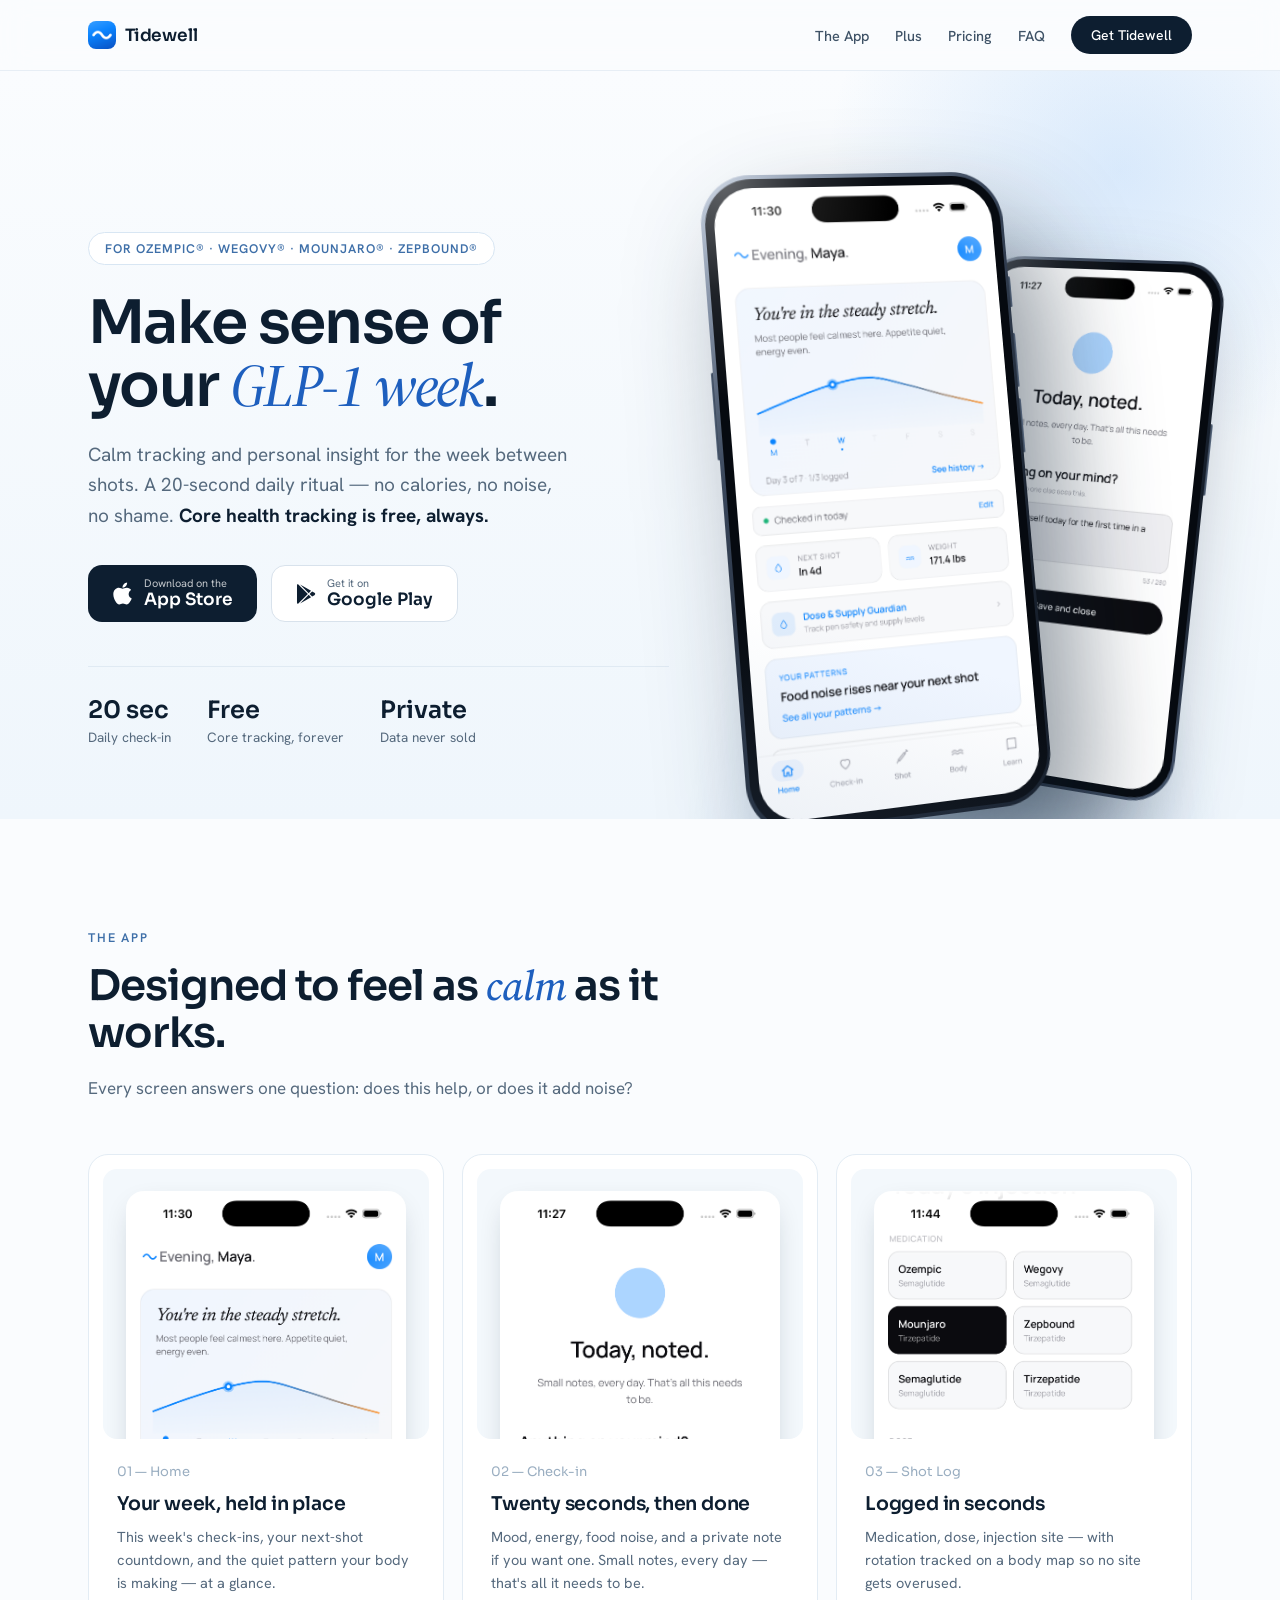
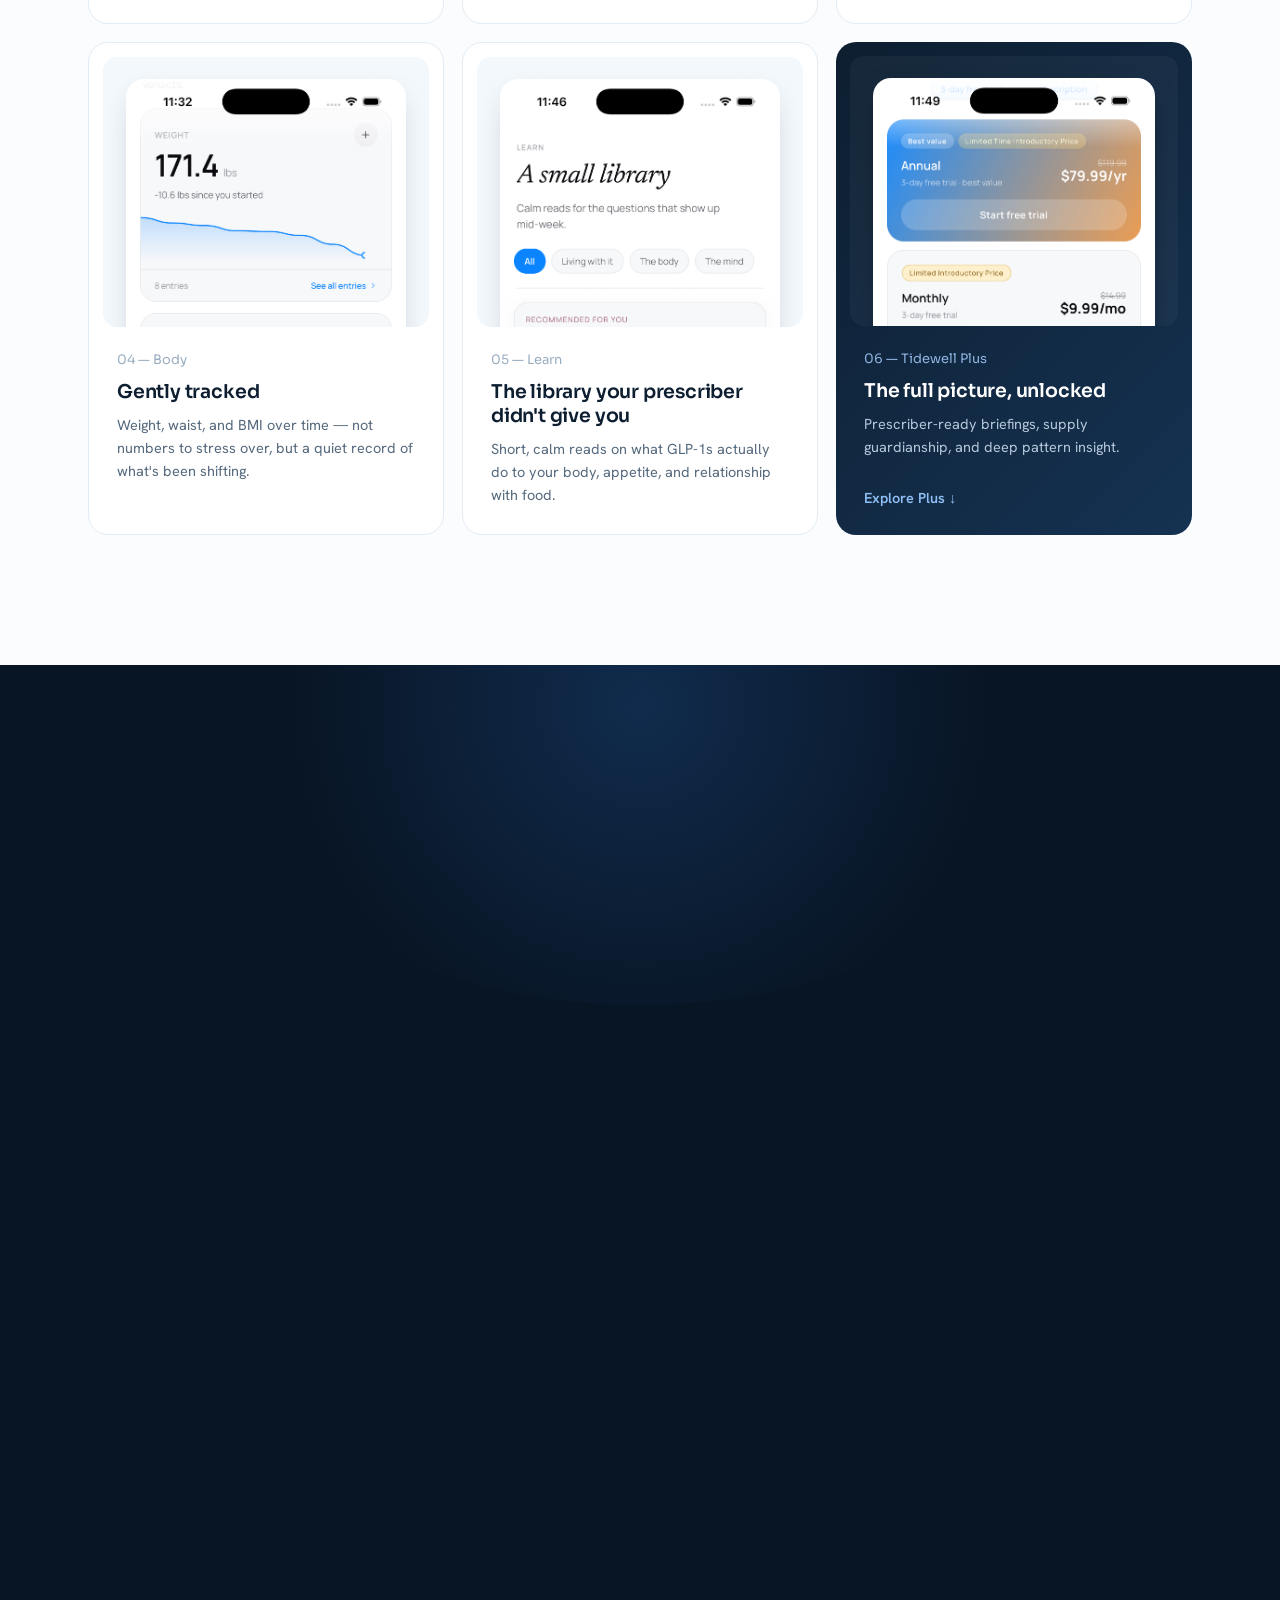
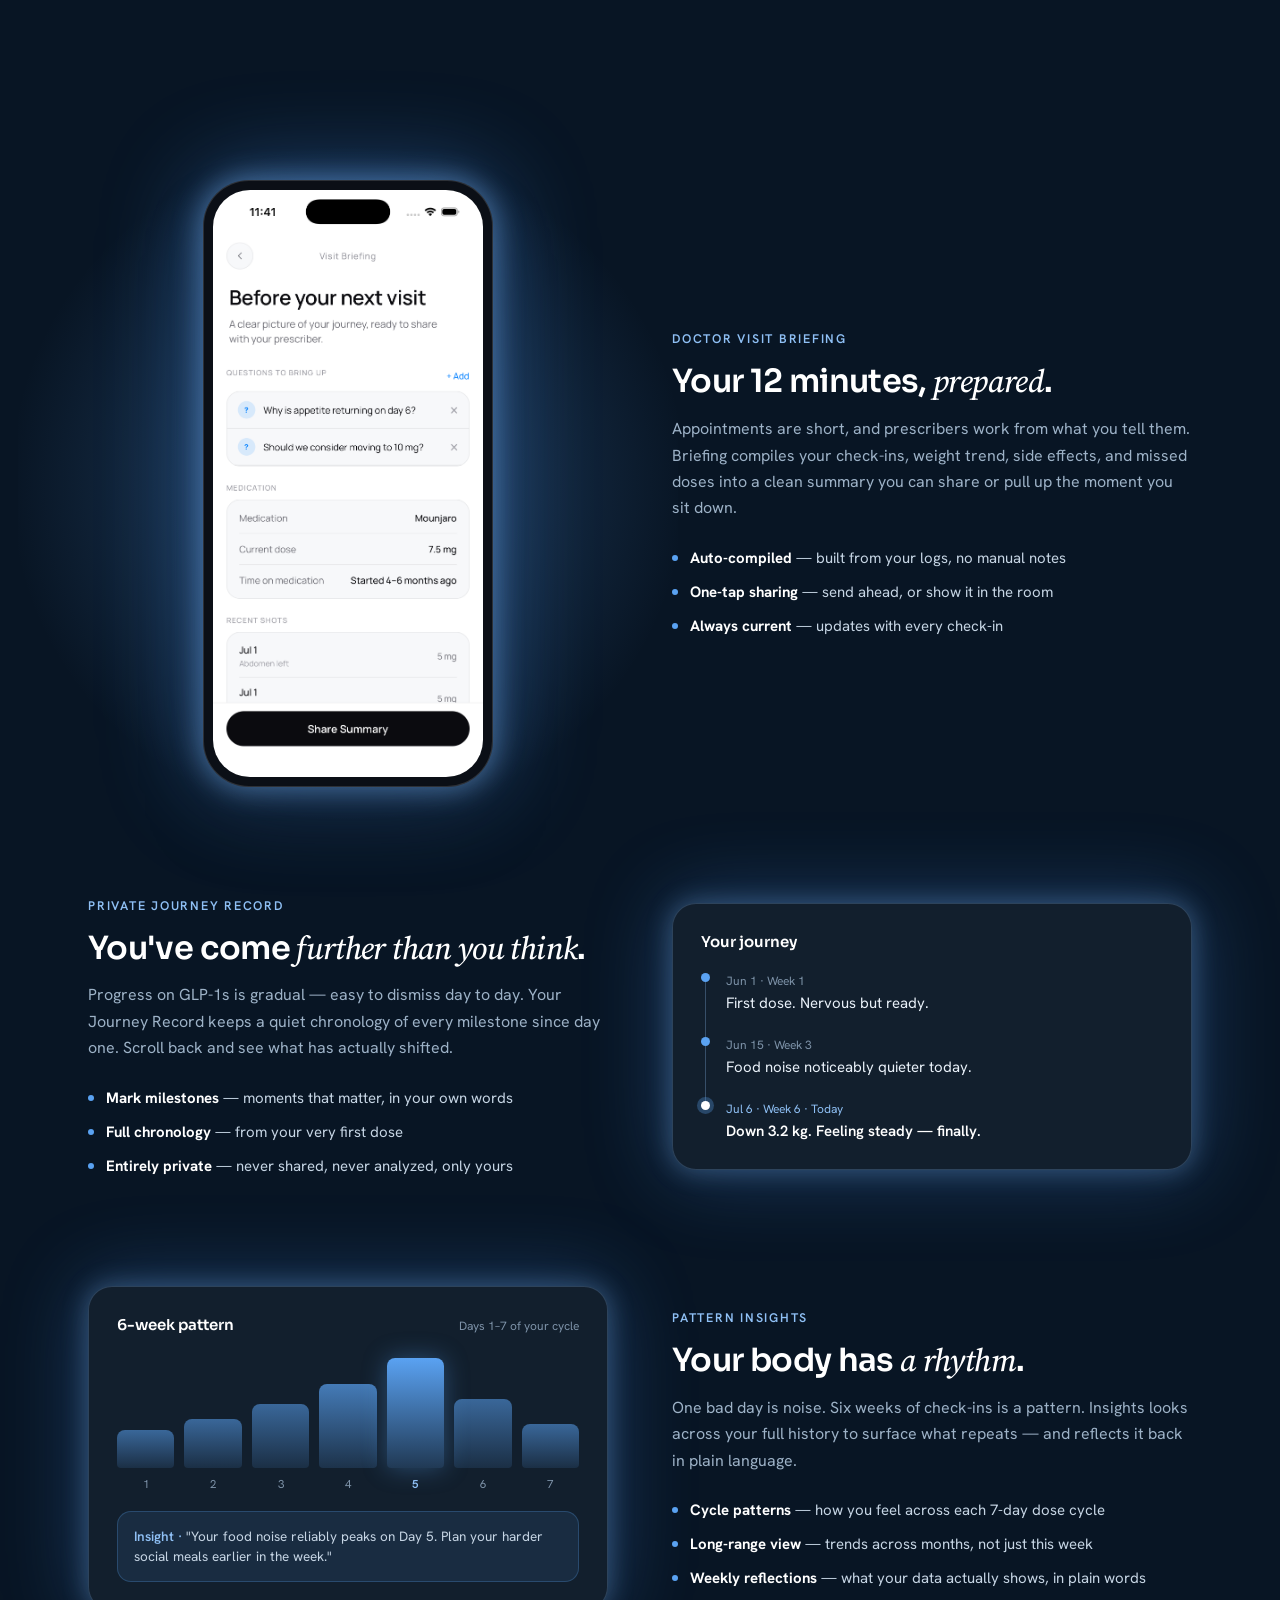
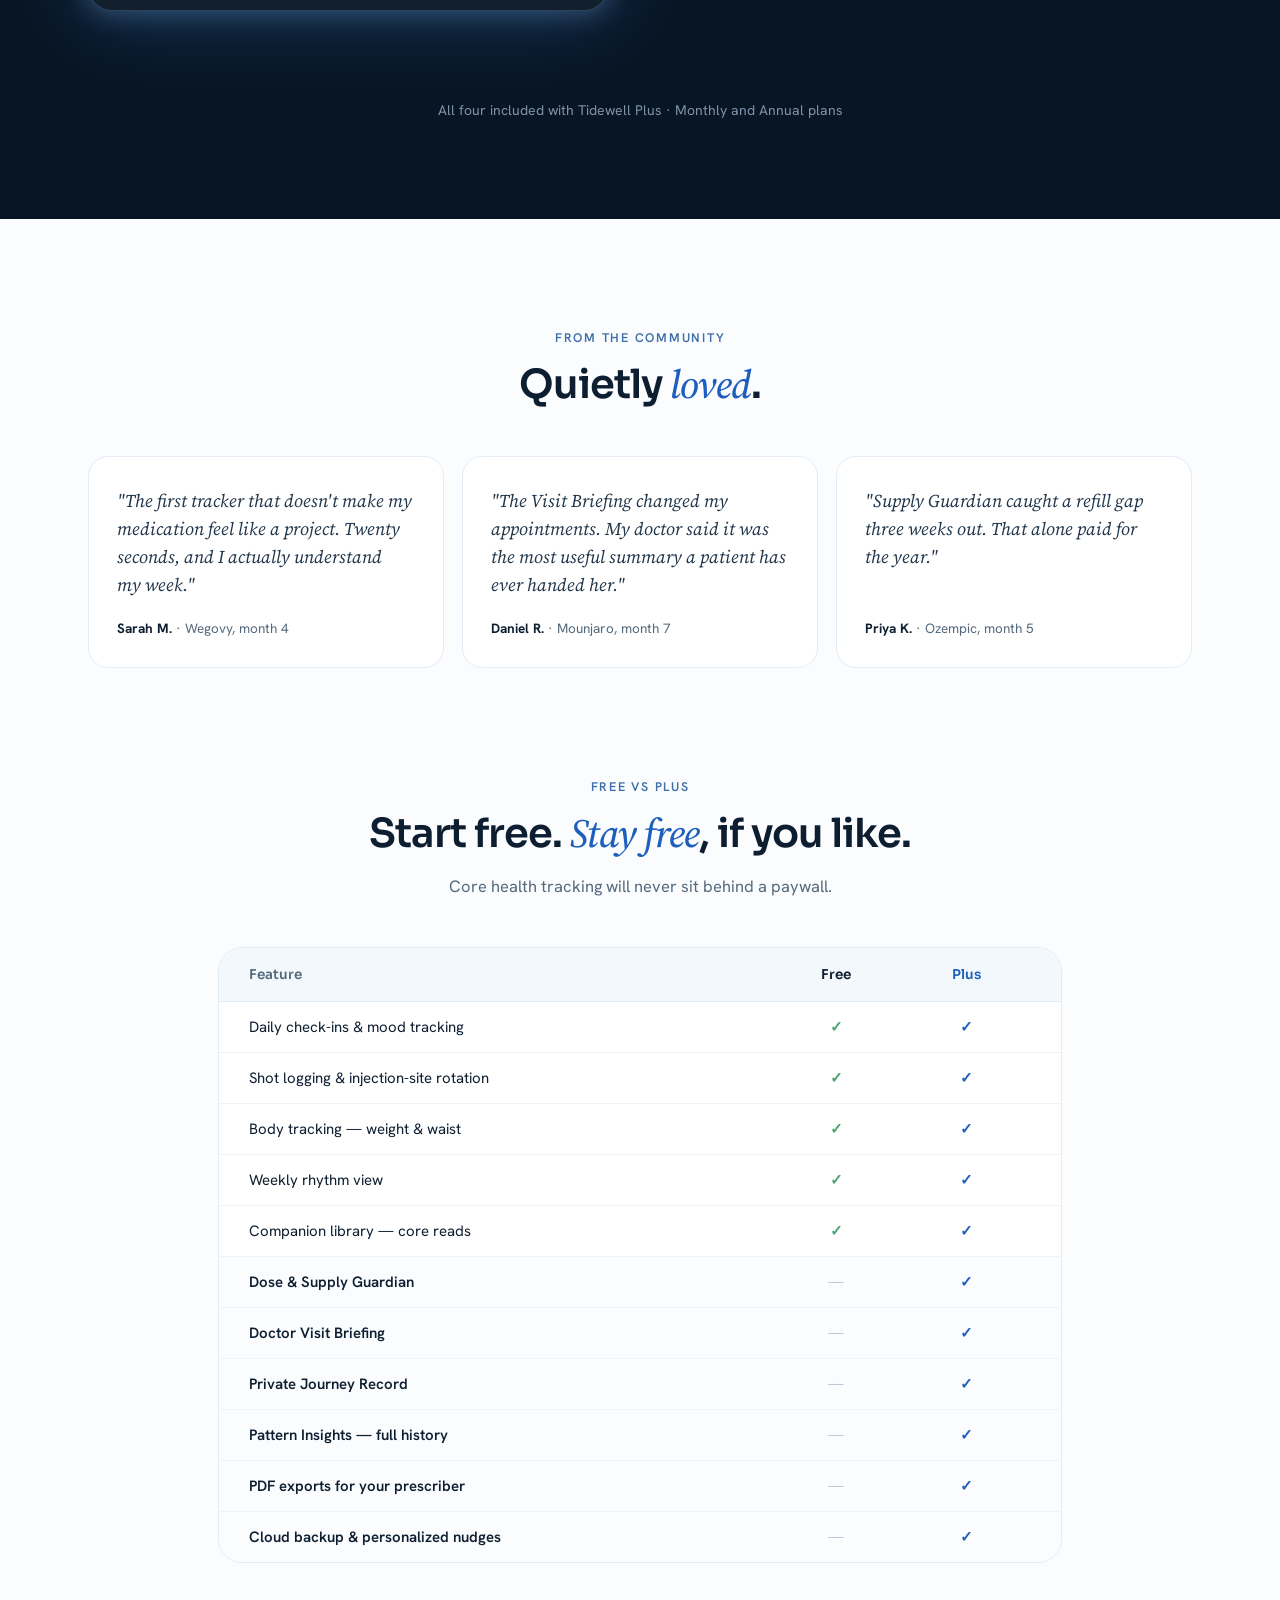
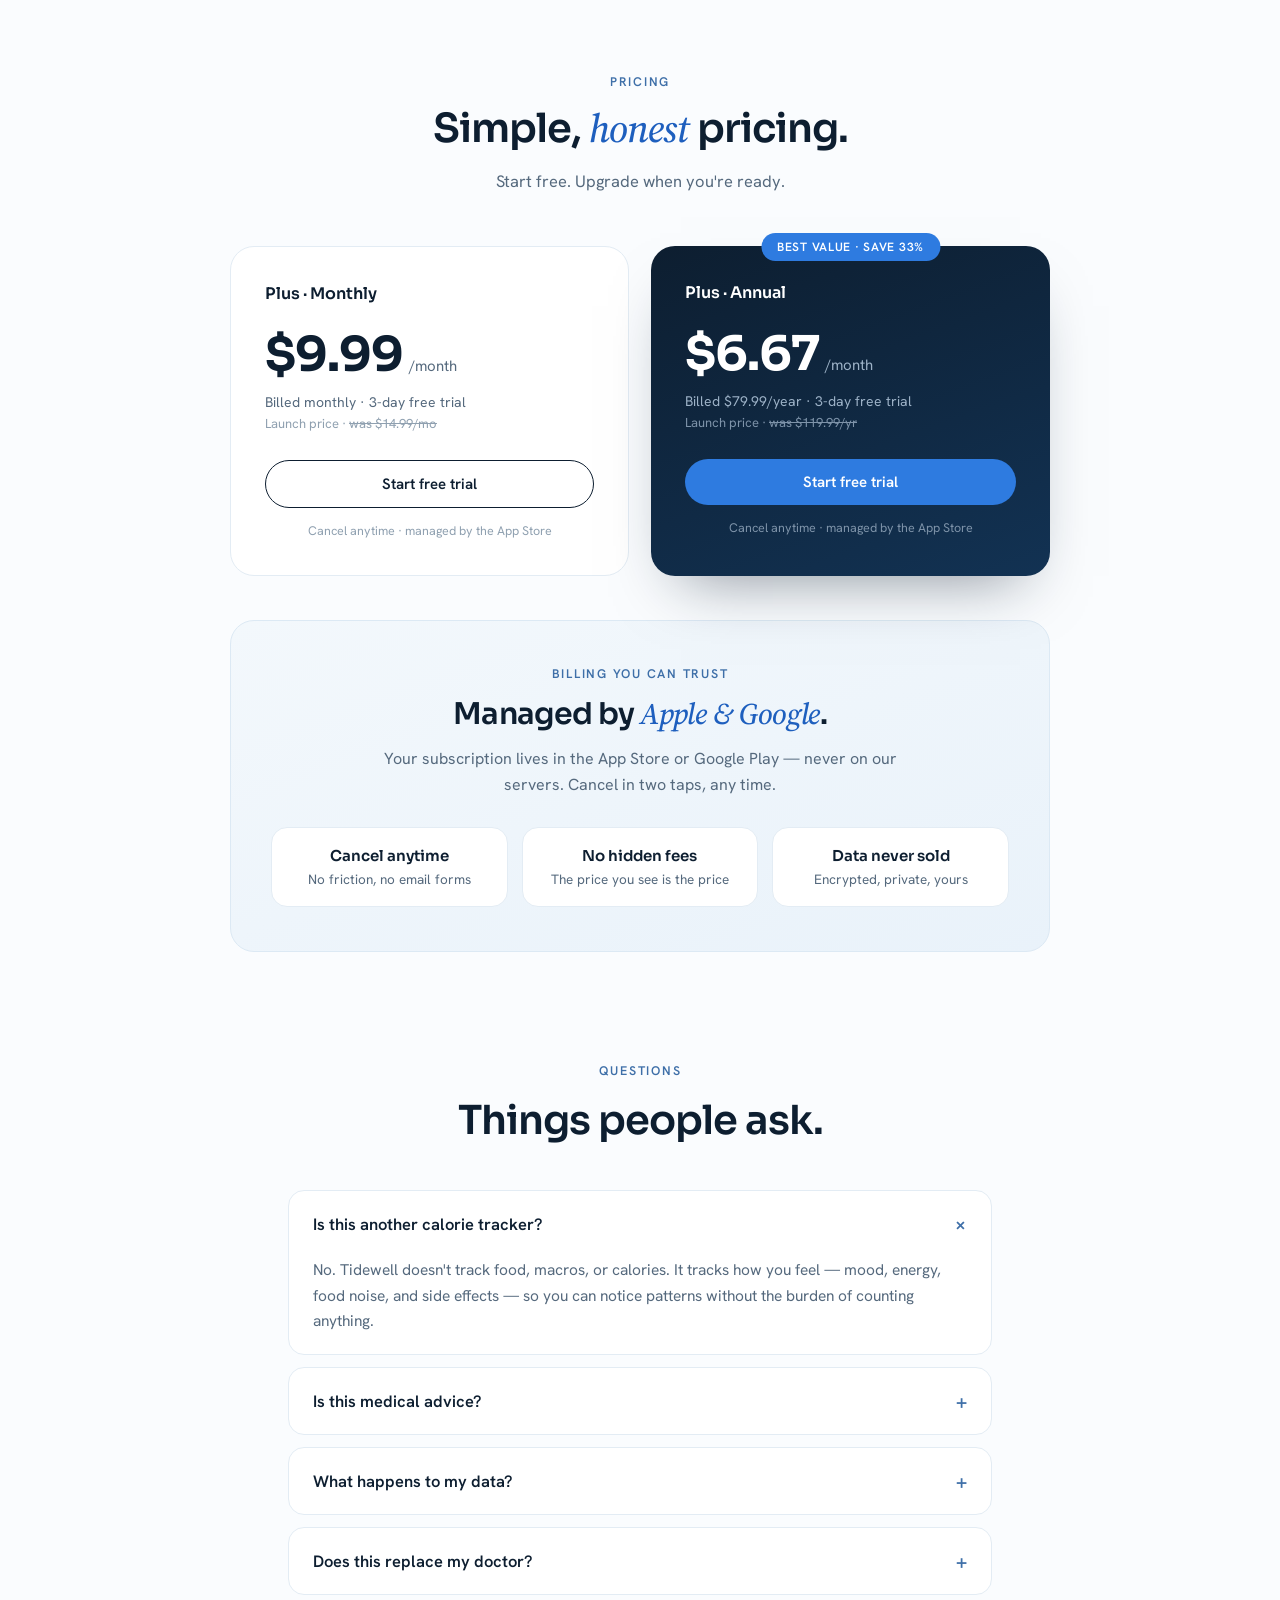
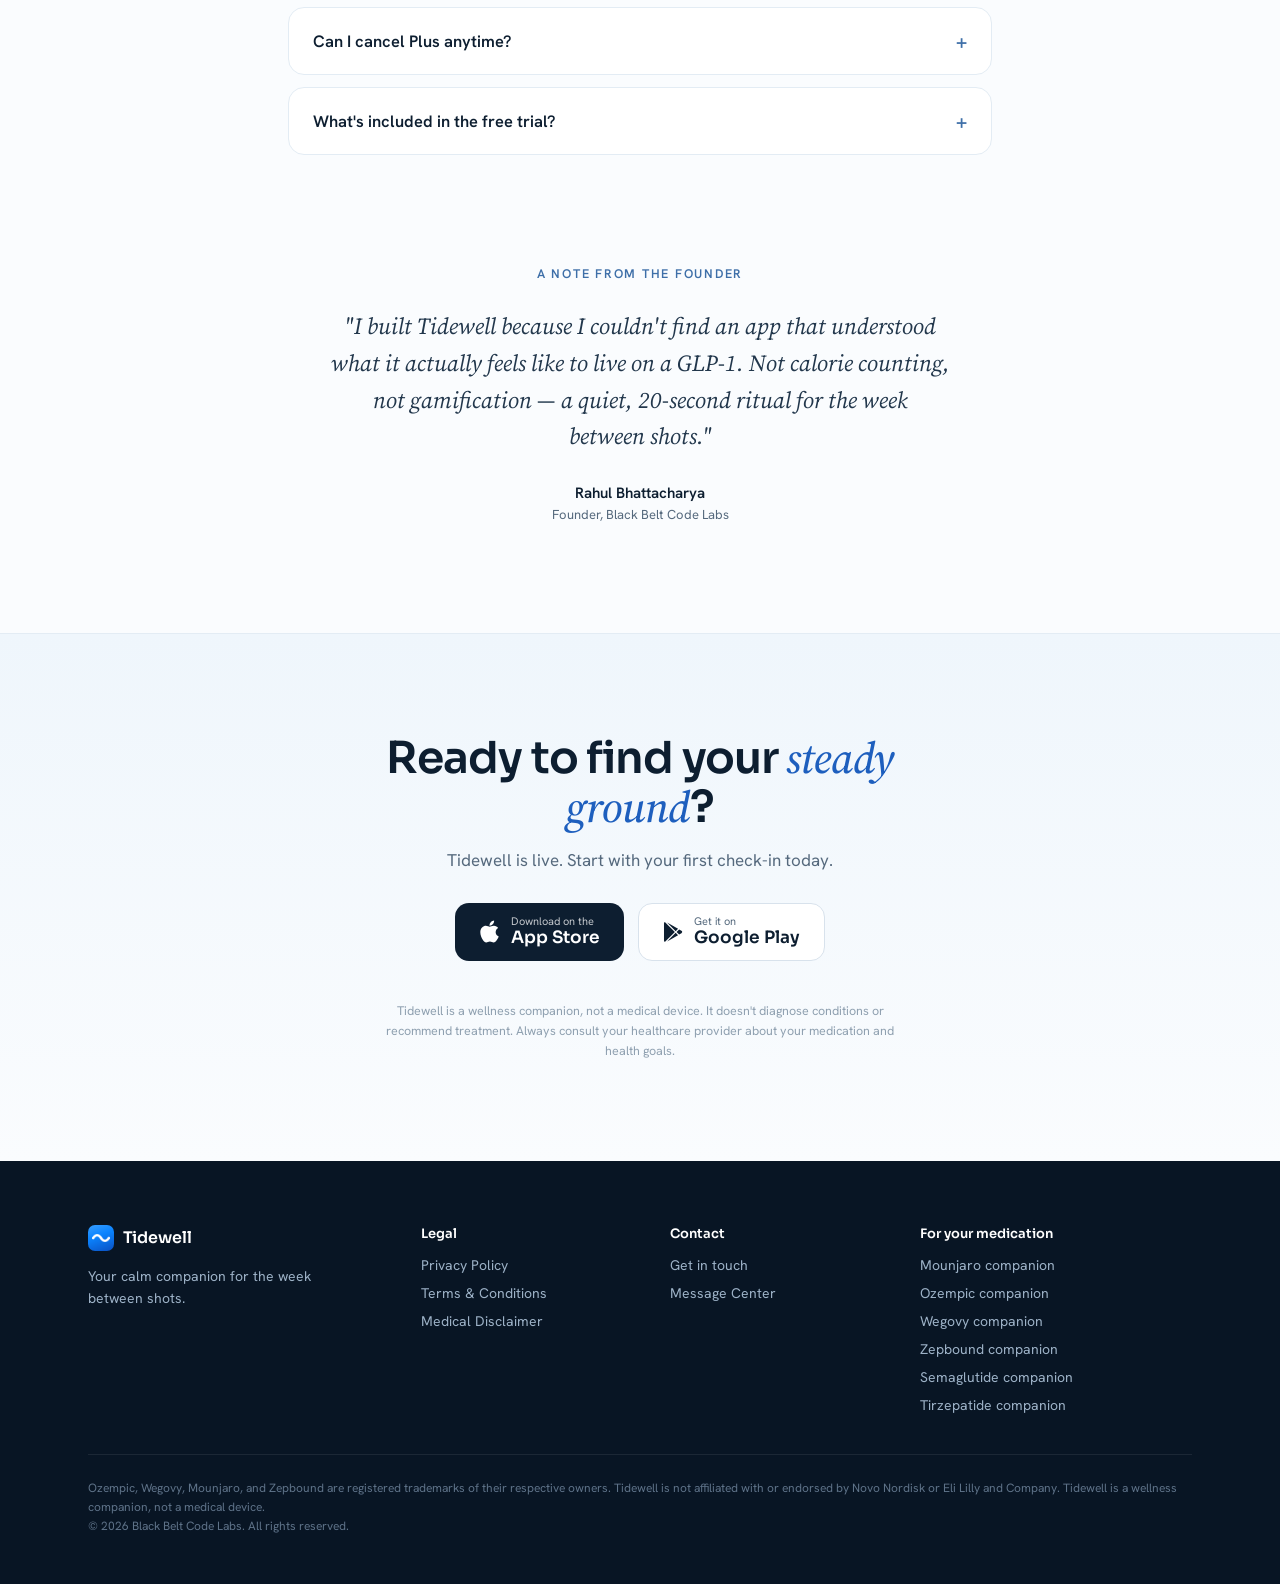
==== index.html @ 7f5c8821 "Add Message Center footer link, remove support email from footers Adds a "Message Center" link (→ /m" ====
<!DOCTYPE html>
<html lang="en">
<head>
  <meta charset="UTF-8">
  <meta name="viewport" content="width=device-width, initial-scale=1.0">
  <title>Tidewell — Your calm companion for the week between shots</title>
  <meta name="description" content="Track your shots, notice your week, and find steady ground between doses — without the noise or the shame.">
  <meta property="og:title" content="Tidewell — Your calm companion for the week between shots">
  <meta property="og:description" content="Track your shots, notice your week, and find steady ground between doses — without the noise or the shame.">
  <meta property="og:type" content="website">
  <meta property="og:url" content="https://tidewellapp.com">
  <meta name="twitter:card" content="summary_large_image">
  <link rel="icon" href="assets/favicon.png" type="image/png">
  <link rel="apple-touch-icon" href="assets/icon.png">
  <link rel="canonical" href="https://tidewellapp.com">
  <link rel="preconnect" href="https://fonts.googleapis.com">
  <link href="https://fonts.googleapis.com/css2?family=Sora:wght@500;600;700&family=Hanken+Grotesk:ital,wght@0,400;0,500;0,600;1,400&family=Source+Serif+4:ital,opsz,wght@1,8..60,500&display=swap" rel="stylesheet">
  <style>
    html { scroll-behavior: smooth; }
    * { box-sizing: border-box; }
    body { margin:0; background:#FAFCFE; color:#0D1E30; font-family:'Hanken Grotesk',sans-serif; -webkit-font-smoothing:antialiased; overflow-x:hidden; }
    a { color:#2E7BE0; text-decoration:none; }
    a:hover { color:#1E5FBE; }
    img { max-width:100%; }

    @keyframes twFloat { 0%,100% { transform:translateY(0); } 50% { transform:translateY(-14px); } }
    @keyframes twGlow  { 0%,100% { opacity:.55; } 50% { opacity:.85; } }

    .eyebrow { font-size:12.5px; font-weight:600; letter-spacing:.14em; text-transform:uppercase; color:#3E6FA8; }

    /* ── Nav ── */
    .nav { position:sticky; top:0; z-index:50; backdrop-filter:blur(14px); -webkit-backdrop-filter:blur(14px); background:rgba(250,252,254,.82); border-bottom:1px solid #E7EEF5; transition:box-shadow .3s; }
    .nav.scrolled { box-shadow:0 1px 12px rgba(13,30,48,.06); }
    .nav-inner { max-width:1160px; margin:0 auto; display:flex; align-items:center; gap:32px; padding:16px 28px; }
    .nav-brand { display:flex; align-items:center; gap:9px; color:#0D1E30; }
    .nav-brand img { width:28px; height:28px; border-radius:8px; display:block; }
    .nav-brand span { font-family:Sora,sans-serif; font-weight:600; font-size:17px; letter-spacing:-.01em; }
    .nav-links { display:flex; gap:26px; margin-left:auto; align-items:center; font-size:14.5px; font-weight:500; }
    .nav-links a { color:#3E5266; }
    .nav-links a:hover { color:#0D1E30; }
    .nav-links a.nav-cta { background:#0D1E30; color:#fff; padding:10px 20px; border-radius:100px; font-size:14px; transition:background .3s; }
    .nav-links a.nav-cta:hover { background:#1E5FBE; }
    .nav-hamburger { display:none; margin-left:auto; background:none; border:none; cursor:pointer; padding:8px; flex-direction:column; gap:5px; }
    .nav-hamburger span { display:block; width:22px; height:2px; background:#0D1E30; border-radius:2px; }
    .mobile-menu { display:none; position:fixed; inset:61px 0 0 0; z-index:49; background:#FAFCFE; padding:28px; flex-direction:column; gap:22px; font-size:18px; font-weight:500; }
    .mobile-menu.open { display:flex; }
    .mobile-menu a { color:#3E5266; }

    /* ── Store badges ── */
    .store-badge { display:flex; flex-direction:column; justify-content:center; border-radius:14px; padding:11px 24px; line-height:1.2; text-align:left; transition:background .3s,border-color .3s; }
    .store-badge .sb-row { display:flex; align-items:center; gap:11px; }
    .store-badge .sb-text { display:flex; flex-direction:column; }
    .store-badge .sb-sup { font-size:11px; }
    .store-badge .sb-name { font-family:Sora,sans-serif; font-size:17px; font-weight:600; }
    .store-badge.sb-ios { background:#0D1E30; color:#fff; }
    .store-badge.sb-ios:hover { background:#1E5FBE; color:#fff; }
    .store-badge.sb-ios .sb-sup { opacity:.75; }
    .store-badge.sb-android { background:#fff; color:#0D1E30; border:1px solid #D8E2EC; }
    .store-badge.sb-android:hover { border-color:#1E5FBE; color:#0D1E30; }
    .store-badge.sb-android .sb-sup { color:#55697D; }

    /* ── Hero ── */
    .hero { position:relative; overflow:hidden; background:linear-gradient(180deg,#FAFCFE 0%,#EFF6FC 100%); }
    .hero-glow { position:absolute; top:-220px; right:-160px; width:640px; height:640px; border-radius:50%; background:radial-gradient(circle,rgba(90,162,242,.20),rgba(90,162,242,0) 65%); animation:twGlow 9s ease-in-out infinite; }
    .hero-grid { max-width:1160px; margin:0 auto; padding:88px 28px 0; display:grid; grid-template-columns:1.1fr .9fr; gap:48px; align-items:center; position:relative; }
    .hero-pill { display:inline-flex; align-items:center; gap:8px; border:1px solid #D8E6F3; background:#fff; border-radius:100px; padding:7px 16px; font-size:12.5px; font-weight:600; letter-spacing:.08em; text-transform:uppercase; color:#3E6FA8; max-width:100%; }
    .hero h1 { font-family:Sora,sans-serif; font-weight:600; font-size:60px; line-height:1.06; letter-spacing:-.028em; margin:26px 0 0; text-wrap:balance; }
    .hero h1 em { font-family:'Source Serif 4',serif; font-style:italic; font-weight:500; color:#1E5FBE; }
    .hero-sub { font-size:19px; line-height:1.6; color:#55697D; margin:22px 0 0; max-width:480px; text-wrap:pretty; }
    .hero-sub strong { color:#0D1E30; }
    .hero-badges { display:flex; gap:14px; margin-top:34px; flex-wrap:wrap; }
    .hero-stats { display:flex; gap:36px; margin-top:44px; padding-top:28px; border-top:1px solid #E0EAF3; }
    .hero-stats .hs-num { font-family:Sora,sans-serif; font-weight:600; font-size:24px; }
    .hero-stats .hs-label { font-size:13.5px; color:#55697D; margin-top:3px; }

    /* ── Hero 3D phones ── */
    .phone-stage { position:relative; height:660px; perspective:1600px; }
    .phone-floor { position:absolute; inset:auto -40px -80px -40px; height:440px; background:radial-gradient(ellipse at 50% 100%,rgba(46,123,224,.18),rgba(46,123,224,0) 70%); }
    .phone-back { position:absolute; right:-10px; top:96px; width:256px; transform:rotateY(-22deg) rotateX(5deg) rotateZ(5deg); transform-style:preserve-3d; z-index:1; }
    .phone-back .phone-float { animation:twFloat 9s ease-in-out infinite; animation-delay:-3s; position:relative; filter:drop-shadow(-28px 44px 44px rgba(13,30,48,.4)); }
    .phone-front { position:absolute; left:6px; top:10px; width:312px; transform:rotateY(16deg) rotateX(4deg) rotateZ(-4deg); transform-style:preserve-3d; z-index:2; }
    .phone-front .phone-float { animation:twFloat 7s ease-in-out infinite; position:relative; filter:drop-shadow(36px 56px 56px rgba(13,30,48,.45)); }
    .phone-btn { position:absolute; width:3px; border-radius:2px; }
    .phone-btn.left  { left:-2px; background:linear-gradient(90deg,#5A6B82,#242E3D); }
    .phone-btn.right { right:-2px; background:linear-gradient(90deg,#242E3D,#5A6B82); }
    .phone-back .frame { background:linear-gradient(135deg,#8C9CB2 0%,#39465A 12%,#1A2330 40%,#141C28 70%,#4A5A72 100%); border-radius:44px; padding:3px; position:relative; }
    .phone-back .screen { background:#060A10; border-radius:41px; padding:8px; }
    .phone-back .screen img { display:block; width:100%; border-radius:34px; }
    .phone-back .shine { position:absolute; inset:0; border-radius:44px; background:radial-gradient(130% 80% at 0% 0%,rgba(255,255,255,.34) 0%,rgba(255,255,255,.08) 26%,rgba(255,255,255,0) 48%); pointer-events:none; }
    .phone-front .frame { background:linear-gradient(315deg,#141C28 0%,#1A2330 30%,#39465A 68%,#9DACC2 96%,#C9D6E6 100%); border-radius:52px; padding:3.5px; position:relative; }
    .phone-front .screen { background:#060A10; border-radius:48.5px; padding:9px; }
    .phone-front .screen img { display:block; width:100%; border-radius:40px; }
    .phone-front .shine { position:absolute; inset:0; border-radius:52px; background:radial-gradient(120% 75% at 8% 0%,rgba(255,255,255,.38) 0%,rgba(255,255,255,.10) 24%,rgba(255,255,255,0) 46%); pointer-events:none; }
    .phone-front .shade { position:absolute; inset:0; border-radius:52px; background:linear-gradient(200deg,rgba(255,255,255,0) 70%,rgba(120,150,190,.14) 100%); pointer-events:none; }

    /* ── Section headers ── */
    .sec-h2 { font-family:Sora,sans-serif; font-weight:600; letter-spacing:-.025em; line-height:1.12; margin:16px 0 0; }
    .sec-h2 em { font-family:'Source Serif 4',serif; font-style:italic; font-weight:500; color:#1E5FBE; }

    /* ── The App ── */
    .app-section { max-width:1160px; margin:0 auto; padding:110px 28px 40px; }
    .app-head { max-width:640px; }
    .app-head h2 { font-size:42px; }
    .app-head p { font-size:17px; line-height:1.65; color:#55697D; margin:18px 0 0; text-wrap:pretty; }
    .app-grid { display:grid; grid-template-columns:repeat(3,1fr); gap:18px; margin-top:52px; }
    .app-card { background:#fff; border:1px solid #E3ECF4; border-radius:20px; padding:14px 14px 28px; transition:transform .5s cubic-bezier(.2,.6,.2,1),box-shadow .5s,border-color .5s; display:flex; flex-direction:column; }
    .app-card:hover { border-color:#B9D3EE; box-shadow:0 26px 54px -24px rgba(13,30,48,.32); transform:translateY(-6px); }
    .app-card .shot-window { border-radius:14px; overflow:hidden; height:270px; background:#F3F8FC; }
    .app-card .shot-window img { display:block; width:86%; margin:22px auto 0; border-radius:18px; box-shadow:0 10px 30px -12px rgba(13,30,48,.3); transition:transform .7s cubic-bezier(.2,.6,.2,1); }
    .app-card:hover .shot-window img { transform:scale(1.05) translateY(-8px); }
    .app-card .card-body { padding:24px 14px 0; }
    .app-card .card-index { font-family:Sora,sans-serif; font-size:13px; color:#9AAEC1; }
    .app-card h3 { font-family:Sora,sans-serif; font-weight:600; font-size:19px; margin:12px 0 9px; letter-spacing:-.01em; }
    .app-card p { font-size:14.5px; line-height:1.6; color:#55697D; margin:0; text-wrap:pretty; }
    .app-card.dark { background:linear-gradient(135deg,#0D1E30,#153252); border:none; color:#fff; }
    .app-card.dark .shot-window { background:rgba(255,255,255,.04); }
    .app-card.dark .shot-window img { box-shadow:0 10px 30px -12px rgba(0,0,0,.5); }
    .app-card.dark .card-body { display:flex; flex-direction:column; flex:1; }
    .app-card.dark .card-index { color:#8FB4E0; }
    .app-card.dark p { color:#B6C8DB; }
    .app-card.dark .card-link { color:#8FC0F5; font-weight:600; font-size:14.5px; margin-top:auto; padding-top:16px; }
    .app-card.dark .card-link:hover { color:#fff; }

    /* ── Tidewell Plus ── */
    .plus-section { margin-top:90px; background:#081524; color:#E9F1F9; position:relative; overflow:hidden; }
    .plus-glow { position:absolute; top:-260px; left:50%; transform:translateX(-50%); width:900px; height:600px; border-radius:50%; background:radial-gradient(circle,rgba(46,123,224,.22),rgba(46,123,224,0) 65%); animation:twGlow 10s ease-in-out infinite; }
    .plus-inner { max-width:1160px; margin:0 auto; padding:110px 28px 100px; position:relative; }
    .plus-intro { text-align:center; max-width:660px; margin:0 auto; }
    .plus-pill { display:inline-flex; align-items:center; gap:10px; border:1px solid rgba(143,180,224,.35); border-radius:100px; padding:8px 20px; font-size:12.5px; font-weight:600; letter-spacing:.16em; text-transform:uppercase; color:#8FC0F5; background:rgba(46,123,224,.08); }
    .plus-intro h2 { font-family:Sora,sans-serif; font-weight:600; font-size:46px; letter-spacing:-.025em; line-height:1.1; margin:24px 0 0; color:#fff; }
    .plus-intro h2 em, .plus-row h3 em { font-family:'Source Serif 4',serif; font-style:italic; font-weight:500; }
    .plus-intro h2 em { color:#8FC0F5; }
    .plus-intro p { font-size:17.5px; line-height:1.65; color:#9DB2C7; margin:20px 0 0; text-wrap:pretty; }
    .plus-row { display:grid; grid-template-columns:1fr 1fr; gap:64px; align-items:center; margin-top:110px; }
    .plus-row.first { margin-top:100px; }
    .plus-row .p-eyebrow { font-size:12.5px; font-weight:600; letter-spacing:.14em; text-transform:uppercase; color:#8FC0F5; }
    .plus-row h3 { font-family:Sora,sans-serif; font-weight:600; font-size:32px; letter-spacing:-.02em; line-height:1.15; margin:16px 0 0; color:#fff; }
    .plus-row .p-copy { font-size:16px; line-height:1.65; color:#9DB2C7; margin:16px 0 0; text-wrap:pretty; }
    .plus-bullets { display:flex; flex-direction:column; gap:14px; margin-top:26px; }
    .plus-bullets .pb { display:flex; gap:12px; align-items:baseline; }
    .plus-bullets .pb-dot { width:6px; height:6px; border-radius:50%; background:#5AA2F2; flex:none; transform:translateY(-2px); }
    .plus-bullets .pb span:last-child { font-size:15px; color:#C6D5E4; }
    .plus-bullets strong { color:#fff; }
    .plus-row.rev > .plus-text { order:2; }
    .plus-row.rev > .plus-visual { order:1; }
    .plus-phone-wrap { display:flex; justify-content:center; position:relative; }
    .plus-phone-glow { position:absolute; inset:-70px; background:radial-gradient(circle,rgba(90,162,242,.32),rgba(90,162,242,0) 68%); animation:twGlow 7s ease-in-out infinite; }
    .plus-phone { width:290px; background:#0B0F16; border-radius:46px; padding:10px; box-shadow:0 0 90px 10px rgba(72,145,235,.38),0 0 28px 3px rgba(140,195,255,.45),0 40px 80px -30px rgba(0,0,0,.7),0 0 0 1px rgba(255,255,255,.14) inset; position:relative; }
    .plus-phone img { display:block; width:100%; border-radius:37px; }
    .glass-card { background:rgba(255,255,255,.045); border:1px solid rgba(140,195,255,.22); border-radius:24px; padding:28px; box-shadow:0 0 80px 8px rgba(72,145,235,.28),0 0 24px 2px rgba(140,195,255,.30); }
    .glass-title { font-family:Sora,sans-serif; font-weight:600; font-size:15px; color:#fff; }
    .journey-item { display:flex; gap:16px; }
    .journey-rail { display:flex; flex-direction:column; align-items:center; }
    .journey-dot { width:9px; height:9px; border-radius:50%; background:#5AA2F2; flex:none; }
    .journey-dot.now { background:#fff; box-shadow:0 0 0 4px rgba(90,162,242,.3); }
    .journey-line { width:1px; flex:1; background:rgba(143,192,245,.3); }
    .journey-date { font-size:12px; color:#7E93A9; }
    .journey-note { font-size:15px; color:#E9F1F9; margin-top:4px; }
    .chart-bars { margin-top:24px; display:flex; align-items:flex-end; gap:10px; height:110px; }
    .chart-bars .bar { flex:1; border-radius:8px 8px 4px 4px; background:linear-gradient(180deg,rgba(90,162,242,.55),rgba(90,162,242,.12)); }
    .chart-bars .bar.b4 { background:linear-gradient(180deg,rgba(90,162,242,.7),rgba(90,162,242,.15)); }
    .chart-bars .bar.peak { background:linear-gradient(180deg,#5AA2F2,rgba(90,162,242,.2)); box-shadow:0 0 24px rgba(90,162,242,.35); }
    .chart-labels { display:flex; gap:10px; margin-top:8px; }
    .chart-labels span { flex:1; text-align:center; font-size:11.5px; color:#7E93A9; }
    .chart-labels span.hl { color:#8FC0F5; font-weight:600; }
    .chart-insight { margin-top:20px; background:rgba(90,162,242,.1); border:1px solid rgba(90,162,242,.25); border-radius:14px; padding:14px 16px; font-size:13.5px; line-height:1.55; color:#C6D5E4; }
    .chart-insight .tag { color:#8FC0F5; font-weight:600; }
    .plus-footnote { text-align:center; margin-top:90px; font-size:14px; color:#7E93A9; }

    /* ── Testimonials ── */
    .testi-section { max-width:1160px; margin:0 auto; padding:110px 28px 0; }
    .testi-head { text-align:center; max-width:560px; margin:0 auto; }
    .testi-head h2 { font-size:40px; }
    .testi-grid { display:grid; grid-template-columns:repeat(3,1fr); gap:18px; margin-top:48px; }
    .testi-grid figure { margin:0; background:#fff; border:1px solid #E3ECF4; border-radius:20px; padding:30px 28px; display:flex; flex-direction:column; gap:20px; }
    .testi-grid blockquote { margin:0; font-family:'Source Serif 4',serif; font-style:italic; font-size:18px; line-height:1.55; color:#22374C; text-wrap:pretty; }
    .testi-grid figcaption { font-size:13.5px; color:#55697D; margin-top:auto; }
    .testi-grid figcaption strong { color:#0D1E30; }

    /* ── Free vs Plus ── */
    .compare-section { max-width:900px; margin:0 auto; padding:110px 28px 0; }
    .compare-head { text-align:center; max-width:560px; margin:0 auto 48px; }
    .compare-head h2 { font-size:40px; }
    .compare-head p { font-size:16.5px; line-height:1.6; color:#55697D; margin:16px 0 0; }
    .compare-card { background:#fff; border:1px solid #E3ECF4; border-radius:24px; overflow:hidden; }
    .cmp-row { display:grid; grid-template-columns:1fr 130px 130px; padding:15px 30px; border-bottom:1px solid #EEF3F8; font-size:15px; align-items:center; }
    .cmp-row.head { padding:18px 30px; background:#F3F8FC; border-bottom:1px solid #E3ECF4; font-family:Sora,sans-serif; font-weight:600; font-size:13.5px; }
    .cmp-row.head .c-feature { color:#55697D; }
    .cmp-row.head .c-plus { color:#1E5FBE; }
    .cmp-row .c-free, .cmp-row .c-plus { text-align:center; }
    .cmp-row .yes-free { color:#4CA36F; font-weight:600; }
    .cmp-row .yes-plus { color:#1E5FBE; font-weight:600; }
    .cmp-row .no { color:#B9C6D2; }
    .cmp-row.plus-only { background:#FAFCFE; }
    .cmp-row.plus-only .c-feature { font-weight:600; }
    .cmp-row.last { border-bottom:none; }

    /* ── Pricing ── */
    .pricing-section { max-width:1160px; margin:0 auto; padding:110px 28px 0; }
    .pricing-head { text-align:center; max-width:560px; margin:0 auto; }
    .pricing-head h2 { font-size:40px; }
    .pricing-head p { font-size:16.5px; line-height:1.6; color:#55697D; margin:16px 0 0; }
    .pricing-grid { display:grid; grid-template-columns:1fr 1fr; gap:22px; max-width:820px; margin:52px auto 0; }
    .price-card { border-radius:24px; padding:36px 34px; display:flex; flex-direction:column; transition:transform .5s cubic-bezier(.2,.6,.2,1),box-shadow .5s,border-color .5s; }
    .price-card.light { background:#fff; border:1px solid #E3ECF4; }
    .price-card.light:hover { transform:translateY(-6px); border-color:#B9D3EE; box-shadow:0 26px 54px -26px rgba(13,30,48,.35); }
    .price-card.dark { position:relative; background:linear-gradient(160deg,#0D1E30,#123253); color:#fff; box-shadow:0 30px 60px -30px rgba(13,30,48,.5); }
    .price-card.dark:hover { transform:translateY(-6px); box-shadow:0 40px 76px -30px rgba(13,30,48,.6); }
    .price-badge { position:absolute; top:-13px; left:50%; transform:translateX(-50%); background:#2E7BE0; color:#fff; font-size:12px; font-weight:600; letter-spacing:.06em; padding:6px 16px; border-radius:100px; white-space:nowrap; }
    .price-name { font-family:Sora,sans-serif; font-weight:600; font-size:16px; }
    .price-amount { display:flex; align-items:baseline; gap:6px; margin-top:20px; }
    .price-amount .num { font-family:Sora,sans-serif; font-weight:700; font-size:48px; letter-spacing:-.02em; }
    .price-amount .per { font-size:15px; color:#55697D; }
    .price-card.dark .price-amount .per { color:#9DB2C7; }
    .price-sub { font-size:14px; color:#55697D; margin-top:8px; }
    .price-card.dark .price-sub { color:#9DB2C7; }
    .price-launch { font-size:13px; color:#8FA0B0; margin-top:4px; }
    .price-card.dark .price-launch { color:#7E93A9; }
    .price-cta { margin-top:28px; text-align:center; border-radius:100px; padding:13px; font-weight:600; font-size:15px; transition:background .3s,color .3s; }
    .price-cta.outline { border:1.5px solid #0D1E30; color:#0D1E30; }
    .price-cta.outline:hover { background:#0D1E30; color:#fff; }
    .price-cta.fill { background:#2E7BE0; color:#fff; }
    .price-cta.fill:hover { background:#5AA2F2; color:#fff; }
    .price-note { font-size:12.5px; color:#8FA0B0; text-align:center; margin-top:14px; }
    .price-card.dark .price-note { color:#7E93A9; }

    /* ── Billing trust ── */
    .trust-card { max-width:820px; margin:44px auto 0; background:linear-gradient(160deg,#F3F8FC,#E9F2FA); border:1px solid #DCE9F4; border-radius:24px; padding:44px 40px; text-align:center; }
    .trust-title { font-family:Sora,sans-serif; font-weight:600; font-size:30px; letter-spacing:-.02em; line-height:1.2; margin-top:14px; }
    .trust-title em { font-family:'Source Serif 4',serif; font-style:italic; font-weight:500; color:#1E5FBE; }
    .trust-card > p { font-size:16px; line-height:1.6; color:#55697D; margin:14px auto 0; max-width:520px; text-wrap:pretty; }
    .trust-minis { display:grid; grid-template-columns:repeat(3,1fr); gap:14px; margin-top:30px; }
    .trust-mini { background:#fff; border:1px solid #E3ECF4; border-radius:16px; padding:18px 16px; transition:transform .45s cubic-bezier(.2,.6,.2,1),box-shadow .45s,border-color .45s; }
    .trust-mini:hover { transform:translateY(-5px); border-color:#B9D3EE; box-shadow:0 18px 36px -20px rgba(13,30,48,.3); }
    .trust-mini .tm-title { font-family:Sora,sans-serif; font-weight:600; font-size:15px; }
    .trust-mini .tm-sub { font-size:13.5px; color:#55697D; margin-top:5px; }

    /* ── FAQ ── */
    .faq-section { max-width:760px; margin:0 auto; padding:110px 28px 0; }
    .faq-head { text-align:center; }
    .faq-head h2 { font-family:Sora,sans-serif; font-weight:600; font-size:40px; letter-spacing:-.025em; margin:16px 0 0; }
    .fq-list { margin-top:44px; display:flex; flex-direction:column; gap:12px; }
    .fq-item { background:#fff; border:1px solid #E3ECF4; border-radius:16px; overflow:hidden; }
    .fq-q { display:flex; width:100%; justify-content:space-between; align-items:center; gap:16px; background:none; border:none; cursor:pointer; padding:20px 24px; font-family:'Hanken Grotesk',sans-serif; font-size:16.5px; font-weight:600; color:#0D1E30; text-align:left; }
    .fq-q .fq-icon { font-size:20px; color:#3E6FA8; transition:transform .3s; flex:none; }
    .fq-item.open .fq-icon { transform:rotate(45deg); }
    .fq-a { display:none; padding:0 24px 20px; font-size:15.5px; line-height:1.65; color:#55697D; }
    .fq-item.open .fq-a { display:block; }

    /* ── Founder ── */
    .founder-section { max-width:680px; margin:0 auto; padding:110px 28px 0; text-align:center; }
    .founder-quote { font-family:'Source Serif 4',serif; font-style:italic; font-size:23px; line-height:1.6; color:#22374C; margin:26px 0 0; text-wrap:pretty; }
    .founder-name { font-weight:600; font-size:15px; margin-top:28px; }
    .founder-role { font-size:13px; color:#55697D; margin-top:3px; }

    /* ── Final CTA ── */
    .cta-section { margin-top:110px; background:linear-gradient(180deg,#EFF6FC,#FAFCFE); border-top:1px solid #E3ECF4; }
    .cta-inner { max-width:680px; margin:0 auto; padding:100px 28px; text-align:center; }
    .cta-inner h2 { font-family:Sora,sans-serif; font-weight:600; font-size:44px; letter-spacing:-.025em; line-height:1.1; margin:0; }
    .cta-inner h2 em { font-family:'Source Serif 4',serif; font-style:italic; font-weight:500; color:#1E5FBE; }
    .cta-inner .cta-sub { font-size:17px; color:#55697D; margin:18px 0 0; }
    .cta-badges { display:flex; gap:14px; justify-content:center; margin-top:32px; flex-wrap:wrap; }
    .cta-disclaimer { font-size:12.5px; line-height:1.6; color:#8FA0B0; margin:40px auto 0; max-width:520px; }

    /* ── Footer ── */
    .footer { background:#081524; color:#9DB2C7; }
    .footer a { color:#9DB2C7; }
    .footer a:hover { color:#fff; }
    .footer-grid { max-width:1160px; margin:0 auto; padding:64px 28px 40px; display:grid; grid-template-columns:1.4fr 1fr 1fr 1.3fr; gap:40px; }
    .footer-brand { display:flex; align-items:center; gap:9px; color:#fff; }
    .footer-brand img { width:26px; height:26px; border-radius:7px; display:block; }
    .footer-brand span { font-family:Sora,sans-serif; font-weight:600; font-size:16px; }
    .footer-tagline { font-size:14px; line-height:1.6; margin:14px 0 0; max-width:240px; }
    .footer-col { display:flex; flex-direction:column; gap:10px; font-size:14px; }
    .footer-col .fc-title { font-family:Sora,sans-serif; font-weight:600; font-size:13px; color:#fff; margin-bottom:4px; }
    .footer-legal { max-width:1160px; margin:0 auto; padding:0 28px 48px; }
    .footer-legal p { font-size:12px; line-height:1.6; color:#5E7288; border-top:1px solid rgba(255,255,255,.08); padding-top:24px; margin:0; }

    /* ── Responsive ── */
    @media (max-width:1060px) {
      .hero h1 { font-size:48px; }
    }
    @media (max-width:960px) {
      .hero-grid { grid-template-columns:1fr; padding-top:64px; }
      .phone-stage { max-width:440px; margin:20px auto 0; width:100%; height:620px; }
      .app-grid { grid-template-columns:repeat(2,1fr); }
      .plus-row, .plus-row.first { grid-template-columns:1fr; gap:44px; margin-top:80px; }
      .plus-row.rev > .plus-text { order:1; }
      .plus-row.rev > .plus-visual { order:2; }
      .testi-grid { grid-template-columns:1fr; }
      .footer-grid { grid-template-columns:1fr 1fr; }
    }
    @media (max-width:860px) {
      .nav-links { display:none; }
      .nav-hamburger { display:flex; }
    }
    @media (max-width:700px) {
      .hero h1 { font-size:40px; }
      .hero-pill { font-size:11px; letter-spacing:.05em; border-radius:18px; line-height:1.5; }
      .app-head h2, .testi-head h2, .compare-head h2, .pricing-head h2, .faq-head h2 { font-size:32px; }
      .plus-intro h2 { font-size:36px; }
      .plus-row h3 { font-size:27px; }
      .cta-inner h2 { font-size:34px; }
      .app-grid { grid-template-columns:1fr; }
      .pricing-grid { grid-template-columns:1fr; }
      .trust-minis { grid-template-columns:1fr; }
      .trust-card { padding:36px 24px; }
      .hero-stats { gap:24px; }
      .phone-stage { height:540px; max-width:360px; }
      .phone-front { width:262px; left:0; }
      .phone-back { width:212px; right:0; }
      .cmp-row, .cmp-row.head { grid-template-columns:1fr 62px 62px; padding-left:18px; padding-right:18px; }
      .glass-card { padding:22px; }
      .footer-grid { grid-template-columns:1fr; gap:32px; }
    }
  </style>
</head>
<body>

<nav class="nav" aria-label="Main">
  <div class="nav-inner">
    <a href="#top" class="nav-brand">
      <img src="assets/icon.png" alt="Tidewell logo">
      <span>Tidewell</span>
    </a>
    <div class="nav-links">
      <a href="#app">The App</a>
      <a href="#plus">Plus</a>
      <a href="#pricing">Pricing</a>
      <a href="#faq">FAQ</a>
      <a href="#get" class="nav-cta">Get Tidewell</a>
    </div>
    <button class="nav-hamburger" aria-label="Menu" aria-expanded="false"><span></span><span></span><span></span></button>
  </div>
</nav>
<div class="mobile-menu">
  <a href="#app">The App</a>
  <a href="#plus">Plus</a>
  <a href="#pricing">Pricing</a>
  <a href="#faq">FAQ</a>
  <a href="#get">Get Tidewell</a>
</div>

<header id="top" class="hero">
  <div class="hero-glow" aria-hidden="true"></div>
  <div class="hero-grid">
    <div data-reveal>
      <div class="hero-pill">For Ozempic® · Wegovy® · Mounjaro® · Zepbound®</div>
      <h1>Make sense of your <em>GLP-1 week</em>.</h1>
      <p class="hero-sub">Calm tracking and personal insight for the week between shots. A 20-second daily ritual — no calories, no noise, no shame. <strong>Core health tracking is free, always.</strong></p>
      <div class="hero-badges">
        <a href="#" data-cta="ios" class="store-badge sb-ios"><span class="sb-row"><svg width="21" height="25" viewBox="0 0 384 512" aria-hidden="true"><path fill="#fff" d="M318.7 268.7c-.2-36.7 16.4-64.4 50-84.8-18.8-26.9-47.2-41.7-84.7-44.6-35.5-2.7-74.3 20.7-88.5 20.7-15 0-49.4-19.7-76.4-19.7C63.3 141.2 4 184.8 4 273.5q0 39.3 14.4 81.2c12.8 36.7 59 126.7 107.2 125.2 25.2-.6 43-17.9 75.8-17.9 31.8 0 48.3 17.9 76.4 17.9 48.6-.7 90.4-82.5 102.6-119.3-65.2-30.7-61.7-90-61.7-91.9zm-56.6-164.2c27.3-32.4 24.8-61.9 24-72.5-24.1 1.4-52 16.4-67.9 34.9-17.5 19.8-27.8 44.3-25.6 71.9 26.1 2 49.9-11.4 69.5-34.3z"/></svg><span class="sb-text"><span class="sb-sup">Download on the</span><span class="sb-name">App Store</span></span></span></a>
        <a href="#" data-cta="android" class="store-badge sb-android"><span class="sb-row"><svg width="20" height="22" viewBox="0 0 512 512" aria-hidden="true"><path fill="#0D1E30" d="M325.3 234.3L104.6 13l280.8 161.2-60.1 60.1zM47 0C34 6.8 25.3 19.2 25.3 35.3v441.3c0 16.1 8.7 28.5 21.7 35.3l256.6-256L47 0zm425.2 225.6l-58.9-34.1-65.7 64.5 65.7 64.5 58.9-34.1c26.2-15.7 26.2-45.1 0-60.8zM104.6 499l280.8-161.2-60.1-60.1L104.6 499z"/></svg><span class="sb-text"><span class="sb-sup">Get it on</span><span class="sb-name">Google Play</span></span></span></a>
      </div>
      <div class="hero-stats">
        <div><div class="hs-num">20 sec</div><div class="hs-label">Daily check-in</div></div>
        <div><div class="hs-num">Free</div><div class="hs-label">Core tracking, forever</div></div>
        <div><div class="hs-num">Private</div><div class="hs-label">Data never sold</div></div>
      </div>
    </div>
    <div id="tw-phone" class="phone-stage">
      <div class="phone-floor" aria-hidden="true"></div>
      <div class="phone-back">
        <div class="phone-float">
          <div class="phone-btn left" style="top:17%;height:26px"></div>
          <div class="phone-btn left" style="top:26%;height:46px"></div>
          <div class="phone-btn left" style="top:26%;margin-top:56px;height:46px"></div>
          <div class="phone-btn right" style="top:30%;height:70px"></div>
          <div class="frame">
            <div class="screen"><img src="assets/app-checkin.png" alt="Tidewell check-in screen"></div>
            <div class="shine" aria-hidden="true"></div>
          </div>
        </div>
      </div>
      <div class="phone-front">
        <div class="phone-float">
          <div class="phone-btn right" style="top:17%;height:32px"></div>
          <div class="phone-btn right" style="top:26%;height:56px"></div>
          <div class="phone-btn right" style="top:26%;margin-top:68px;height:56px"></div>
          <div class="phone-btn left" style="top:30%;height:86px"></div>
          <div class="frame">
            <div class="screen"><img src="assets/app-home.png" alt="Tidewell home screen"></div>
            <div class="shine" aria-hidden="true"></div>
            <div class="shade" aria-hidden="true"></div>
          </div>
        </div>
      </div>
    </div>
  </div>
</header>

<section id="app" class="app-section">
  <div class="app-head" data-reveal>
    <div class="eyebrow">The App</div>
    <h2 class="sec-h2">Designed to feel as <em>calm</em> as it works.</h2>
    <p>Every screen answers one question: does this help, or does it add noise?</p>
  </div>
  <div class="app-grid">
    <div class="app-card" data-reveal>
      <div class="shot-window"><img src="assets/app-home.png" alt="Home screen"></div>
      <div class="card-body">
        <div class="card-index">01 — Home</div>
        <h3>Your week, held in place</h3>
        <p>This week's check-ins, your next-shot countdown, and the quiet pattern your body is making — at a glance.</p>
      </div>
    </div>
    <div class="app-card" data-reveal>
      <div class="shot-window"><img src="assets/app-checkin.png" alt="Check-in complete"></div>
      <div class="card-body">
        <div class="card-index">02 — Check-in</div>
        <h3>Twenty seconds, then done</h3>
        <p>Mood, energy, food noise, and a private note if you want one. Small notes, every day — that's all it needs to be.</p>
      </div>
    </div>
    <div class="app-card" data-reveal>
      <div class="shot-window"><img src="assets/app-shot.png" alt="Shot logging"></div>
      <div class="card-body">
        <div class="card-index">03 — Shot Log</div>
        <h3>Logged in seconds</h3>
        <p>Medication, dose, injection site — with rotation tracked on a body map so no site gets overused.</p>
      </div>
    </div>
    <div class="app-card" data-reveal>
      <div class="shot-window"><img src="assets/app-body.png" alt="Body tracking"></div>
      <div class="card-body">
        <div class="card-index">04 — Body</div>
        <h3>Gently tracked</h3>
        <p>Weight, waist, and BMI over time — not numbers to stress over, but a quiet record of what's been shifting.</p>
      </div>
    </div>
    <div class="app-card" data-reveal>
      <div class="shot-window"><img src="assets/app-learn.png" alt="Learn library"></div>
      <div class="card-body">
        <div class="card-index">05 — Learn</div>
        <h3>The library your prescriber didn't give you</h3>
        <p>Short, calm reads on what GLP-1s actually do to your body, appetite, and relationship with food.</p>
      </div>
    </div>
    <div class="app-card dark" data-reveal>
      <div class="shot-window"><img src="assets/app-membership.png" alt="Tidewell Plus membership"></div>
      <div class="card-body">
        <div class="card-index">06 — Tidewell Plus</div>
        <h3>The full picture, unlocked</h3>
        <p>Prescriber-ready briefings, supply guardianship, and deep pattern insight.</p>
        <a href="#plus" class="card-link">Explore Plus ↓</a>
      </div>
    </div>
  </div>
</section>

<section id="plus" class="plus-section">
  <div class="plus-glow" aria-hidden="true"></div>
  <div class="plus-inner">
    <div class="plus-intro" data-reveal>
      <div class="plus-pill">Tidewell Plus</div>
      <h2>Everything, <em>without limits</em>.</h2>
      <p>Four capabilities designed around the moments that matter most on a GLP-1 — built to protect your supply, your appointments, and your sense of progress.</p>
    </div>

    <div class="plus-row first" data-reveal>
      <div class="plus-text">
        <div class="p-eyebrow">Dose &amp; Supply Guardian</div>
        <h3>Your supply, <em>guarded</em>.</h3>
        <p class="p-copy">These medications are expensive, hard to replace, and often short in supply. Guardian tracks every pen, counts what's left, and flags your refill window before it becomes a problem.</p>
        <div class="plus-bullets">
          <div class="pb"><span class="pb-dot"></span><span><strong>Pen inventory</strong> — units remaining, automatically counted</span></div>
          <div class="pb"><span class="pb-dot"></span><span><strong>Refill timing</strong> — flagged days before you'd run out, not after</span></div>
          <div class="pb"><span class="pb-dot"></span><span><strong>Dose escalation</strong> — your step-up schedule, tracked against your log</span></div>
        </div>
      </div>
      <div class="plus-visual plus-phone-wrap">
        <div class="plus-phone-glow" aria-hidden="true"></div>
        <div class="plus-phone"><img src="assets/app-guardian.png" alt="Dose &amp; Supply Guardian screen"></div>
      </div>
    </div>

    <div class="plus-row rev" data-reveal>
      <div class="plus-text">
        <div class="p-eyebrow">Doctor Visit Briefing</div>
        <h3>Your 12 minutes, <em>prepared</em>.</h3>
        <p class="p-copy">Appointments are short, and prescribers work from what you tell them. Briefing compiles your check-ins, weight trend, side effects, and missed doses into a clean summary you can share or pull up the moment you sit down.</p>
        <div class="plus-bullets">
          <div class="pb"><span class="pb-dot"></span><span><strong>Auto-compiled</strong> — built from your logs, no manual notes</span></div>
          <div class="pb"><span class="pb-dot"></span><span><strong>One-tap sharing</strong> — send ahead, or show it in the room</span></div>
          <div class="pb"><span class="pb-dot"></span><span><strong>Always current</strong> — updates with every check-in</span></div>
        </div>
      </div>
      <div class="plus-visual plus-phone-wrap">
        <div class="plus-phone-glow" aria-hidden="true"></div>
        <div class="plus-phone"><img src="assets/app-briefing.png" alt="Doctor Visit Briefing screen"></div>
      </div>
    </div>

    <div class="plus-row" data-reveal>
      <div class="plus-text">
        <div class="p-eyebrow">Private Journey Record</div>
        <h3>You've come <em>further than you think</em>.</h3>
        <p class="p-copy">Progress on GLP-1s is gradual — easy to dismiss day to day. Your Journey Record keeps a quiet chronology of every milestone since day one. Scroll back and see what has actually shifted.</p>
        <div class="plus-bullets">
          <div class="pb"><span class="pb-dot"></span><span><strong>Mark milestones</strong> — moments that matter, in your own words</span></div>
          <div class="pb"><span class="pb-dot"></span><span><strong>Full chronology</strong> — from your very first dose</span></div>
          <div class="pb"><span class="pb-dot"></span><span><strong>Entirely private</strong> — never shared, never analyzed, only yours</span></div>
        </div>
      </div>
      <div class="plus-visual glass-card">
        <div class="glass-title">Your journey</div>
        <div style="margin-top:22px">
          <div class="journey-item">
            <div class="journey-rail"><span class="journey-dot"></span><span class="journey-line"></span></div>
            <div style="padding-bottom:24px"><div class="journey-date">Jun 1 · Week 1</div><div class="journey-note">First dose. Nervous but ready.</div></div>
          </div>
          <div class="journey-item">
            <div class="journey-rail"><span class="journey-dot"></span><span class="journey-line"></span></div>
            <div style="padding-bottom:24px"><div class="journey-date">Jun 15 · Week 3</div><div class="journey-note">Food noise noticeably quieter today.</div></div>
          </div>
          <div class="journey-item">
            <div class="journey-rail"><span class="journey-dot now"></span></div>
            <div><div class="journey-date" style="color:#8FC0F5">Jul 6 · Week 6 · Today</div><div class="journey-note" style="color:#fff;font-weight:600">Down 3.2 kg. Feeling steady — finally.</div></div>
          </div>
        </div>
      </div>
    </div>

    <div class="plus-row rev" data-reveal>
      <div class="plus-text">
        <div class="p-eyebrow">Pattern Insights</div>
        <h3>Your body has <em>a rhythm</em>.</h3>
        <p class="p-copy">One bad day is noise. Six weeks of check-ins is a pattern. Insights looks across your full history to surface what repeats — and reflects it back in plain language.</p>
        <div class="plus-bullets">
          <div class="pb"><span class="pb-dot"></span><span><strong>Cycle patterns</strong> — how you feel across each 7-day dose cycle</span></div>
          <div class="pb"><span class="pb-dot"></span><span><strong>Long-range view</strong> — trends across months, not just this week</span></div>
          <div class="pb"><span class="pb-dot"></span><span><strong>Weekly reflections</strong> — what your data actually shows, in plain words</span></div>
        </div>
      </div>
      <div class="plus-visual glass-card">
        <div style="display:flex;justify-content:space-between;align-items:baseline"><span class="glass-title">6-week pattern</span><span style="font-size:12px;color:#7E93A9">Days 1–7 of your cycle</span></div>
        <div class="chart-bars">
          <div class="bar" style="height:34%"></div>
          <div class="bar" style="height:44%"></div>
          <div class="bar" style="height:58%"></div>
          <div class="bar b4" style="height:76%"></div>
          <div class="bar peak" style="height:100%"></div>
          <div class="bar" style="height:62%"></div>
          <div class="bar" style="height:40%"></div>
        </div>
        <div class="chart-labels"><span>1</span><span>2</span><span>3</span><span>4</span><span class="hl">5</span><span>6</span><span>7</span></div>
        <div class="chart-insight"><span class="tag">Insight · </span>"Your food noise reliably peaks on Day 5. Plan your harder social meals earlier in the week."</div>
      </div>
    </div>

    <div class="plus-footnote" data-reveal>All four included with Tidewell Plus · Monthly and Annual plans</div>
  </div>
</section>

<section class="testi-section">
  <div class="testi-head" data-reveal>
    <div class="eyebrow">From the community</div>
    <h2 class="sec-h2">Quietly <em>loved</em>.</h2>
  </div>
  <div class="testi-grid">
    <figure data-reveal>
      <blockquote>"The first tracker that doesn't make my medication feel like a project. Twenty seconds, and I actually understand my week."</blockquote>
      <figcaption><strong>Sarah M.</strong> · Wegovy, month 4</figcaption>
    </figure>
    <figure data-reveal>
      <blockquote>"The Visit Briefing changed my appointments. My doctor said it was the most useful summary a patient has ever handed her."</blockquote>
      <figcaption><strong>Daniel R.</strong> · Mounjaro, month 7</figcaption>
    </figure>
    <figure data-reveal>
      <blockquote>"Supply Guardian caught a refill gap three weeks out. That alone paid for the year."</blockquote>
      <figcaption><strong>Priya K.</strong> · Ozempic, month 5</figcaption>
    </figure>
  </div>
</section>

<section class="compare-section">
  <div class="compare-head" data-reveal>
    <div class="eyebrow">Free vs Plus</div>
    <h2 class="sec-h2">Start free. <em>Stay free</em>, if you like.</h2>
    <p>Core health tracking will never sit behind a paywall.</p>
  </div>
  <div class="compare-card" data-reveal>
    <div class="cmp-row head"><span class="c-feature">Feature</span><span class="c-free">Free</span><span class="c-plus">Plus</span></div>
    <div class="cmp-row"><span class="c-feature">Daily check-ins &amp; mood tracking</span><span class="c-free yes-free">✓</span><span class="c-plus yes-plus">✓</span></div>
    <div class="cmp-row"><span class="c-feature">Shot logging &amp; injection-site rotation</span><span class="c-free yes-free">✓</span><span class="c-plus yes-plus">✓</span></div>
    <div class="cmp-row"><span class="c-feature">Body tracking — weight &amp; waist</span><span class="c-free yes-free">✓</span><span class="c-plus yes-plus">✓</span></div>
    <div class="cmp-row"><span class="c-feature">Weekly rhythm view</span><span class="c-free yes-free">✓</span><span class="c-plus yes-plus">✓</span></div>
    <div class="cmp-row"><span class="c-feature">Companion library — core reads</span><span class="c-free yes-free">✓</span><span class="c-plus yes-plus">✓</span></div>
    <div class="cmp-row plus-only"><span class="c-feature">Dose &amp; Supply Guardian</span><span class="c-free no">—</span><span class="c-plus yes-plus">✓</span></div>
    <div class="cmp-row plus-only"><span class="c-feature">Doctor Visit Briefing</span><span class="c-free no">—</span><span class="c-plus yes-plus">✓</span></div>
    <div class="cmp-row plus-only"><span class="c-feature">Private Journey Record</span><span class="c-free no">—</span><span class="c-plus yes-plus">✓</span></div>
    <div class="cmp-row plus-only"><span class="c-feature">Pattern Insights — full history</span><span class="c-free no">—</span><span class="c-plus yes-plus">✓</span></div>
    <div class="cmp-row plus-only"><span class="c-feature">PDF exports for your prescriber</span><span class="c-free no">—</span><span class="c-plus yes-plus">✓</span></div>
    <div class="cmp-row plus-only last"><span class="c-feature">Cloud backup &amp; personalized nudges</span><span class="c-free no">—</span><span class="c-plus yes-plus">✓</span></div>
  </div>
</section>

<section id="pricing" class="pricing-section">
  <div class="pricing-head" data-reveal>
    <div class="eyebrow">Pricing</div>
    <h2 class="sec-h2">Simple, <em>honest</em> pricing.</h2>
    <p>Start free. Upgrade when you're ready.</p>
  </div>
  <div class="pricing-grid">
    <div class="price-card light" data-reveal>
      <div class="price-name">Plus · Monthly</div>
      <div class="price-amount"><span class="num">$9.99</span><span class="per">/month</span></div>
      <div class="price-sub">Billed monthly · 3-day free trial</div>
      <div class="price-launch">Launch price · <s>was $14.99/mo</s></div>
      <a href="#get" class="price-cta outline">Start free trial</a>
      <div class="price-note">Cancel anytime · managed by the App Store</div>
    </div>
    <div class="price-card dark" data-reveal>
      <span class="price-badge">BEST VALUE · SAVE 33%</span>
      <div class="price-name">Plus · Annual</div>
      <div class="price-amount"><span class="num">$6.67</span><span class="per">/month</span></div>
      <div class="price-sub">Billed $79.99/year · 3-day free trial</div>
      <div class="price-launch">Launch price · <s>was $119.99/yr</s></div>
      <a href="#get" class="price-cta fill">Start free trial</a>
      <div class="price-note">Cancel anytime · managed by the App Store</div>
    </div>
  </div>
  <div class="trust-card" data-reveal>
    <div class="eyebrow">Billing you can trust</div>
    <div class="trust-title">Managed by <em>Apple &amp; Google</em>.</div>
    <p>Your subscription lives in the App Store or Google Play — never on our servers. Cancel in two taps, any time.</p>
    <div class="trust-minis">
      <div class="trust-mini"><div class="tm-title">Cancel anytime</div><div class="tm-sub">No friction, no email forms</div></div>
      <div class="trust-mini"><div class="tm-title">No hidden fees</div><div class="tm-sub">The price you see is the price</div></div>
      <div class="trust-mini"><div class="tm-title">Data never sold</div><div class="tm-sub">Encrypted, private, yours</div></div>
    </div>
  </div>
</section>

<section id="faq" class="faq-section">
  <div class="faq-head" data-reveal>
    <div class="eyebrow">Questions</div>
    <h2>Things people ask.</h2>
  </div>
  <div class="fq-list" data-reveal>
    <div class="fq-item open">
      <button class="fq-q" aria-expanded="true"><span>Is this another calorie tracker?</span><span class="fq-icon">+</span></button>
      <div class="fq-a">No. Tidewell doesn't track food, macros, or calories. It tracks how you feel — mood, energy, food noise, and side effects — so you can notice patterns without the burden of counting anything.</div>
    </div>
    <div class="fq-item">
      <button class="fq-q" aria-expanded="false"><span>Is this medical advice?</span><span class="fq-icon">+</span></button>
      <div class="fq-a">No. Tidewell is a wellness companion, not a medical device. It doesn't diagnose conditions, recommend treatments, or replace your healthcare provider. It records what you tell it — it never recommends doses or schedules.</div>
    </div>
    <div class="fq-item">
      <button class="fq-q" aria-expanded="false"><span>What happens to my data?</span><span class="fq-icon">+</span></button>
      <div class="fq-a">Your data is stored securely and encrypted. It is never sold or shared for advertising. HealthKit data stays on your device unless you explicitly choose to sync. What you log stays yours.</div>
    </div>
    <div class="fq-item">
      <button class="fq-q" aria-expanded="false"><span>Does this replace my doctor?</span><span class="fq-icon">+</span></button>
      <div class="fq-a">Never. Tidewell helps you notice your own patterns so you can have more informed conversations with your provider — not fewer. It works alongside your care team, not instead of them.</div>
    </div>
    <div class="fq-item">
      <button class="fq-q" aria-expanded="false"><span>Can I cancel Plus anytime?</span><span class="fq-icon">+</span></button>
      <div class="fq-a">Yes. Subscriptions are managed entirely through the Apple App Store or Google Play — cancel any time, no friction, no penalty, no email forms. Core health tracking will never sit behind a paywall.</div>
    </div>
    <div class="fq-item">
      <button class="fq-q" aria-expanded="false"><span>What's included in the free trial?</span><span class="fq-icon">+</span></button>
      <div class="fq-a">Full access to every Tidewell Plus feature for 3 days. After the trial, continue free or choose the plan that works for you. No charge until the trial ends.</div>
    </div>
  </div>
</section>

<section class="founder-section">
  <div data-reveal>
    <div class="eyebrow">A note from the founder</div>
    <p class="founder-quote">"I built Tidewell because I couldn't find an app that understood what it actually feels like to live on a GLP-1. Not calorie counting, not gamification — a quiet, 20-second ritual for the week between shots."</p>
    <div class="founder-name">Rahul Bhattacharya</div>
    <div class="founder-role">Founder, Black Belt Code Labs</div>
  </div>
</section>

<section id="get" class="cta-section">
  <div class="cta-inner" data-reveal>
    <h2>Ready to find your <em>steady ground</em>?</h2>
    <p class="cta-sub">Tidewell is live. Start with your first check-in today.</p>
    <div class="cta-badges">
      <a href="#" data-cta="ios" class="store-badge sb-ios"><span class="sb-row"><svg width="21" height="25" viewBox="0 0 384 512" aria-hidden="true"><path fill="#fff" d="M318.7 268.7c-.2-36.7 16.4-64.4 50-84.8-18.8-26.9-47.2-41.7-84.7-44.6-35.5-2.7-74.3 20.7-88.5 20.7-15 0-49.4-19.7-76.4-19.7C63.3 141.2 4 184.8 4 273.5q0 39.3 14.4 81.2c12.8 36.7 59 126.7 107.2 125.2 25.2-.6 43-17.9 75.8-17.9 31.8 0 48.3 17.9 76.4 17.9 48.6-.7 90.4-82.5 102.6-119.3-65.2-30.7-61.7-90-61.7-91.9zm-56.6-164.2c27.3-32.4 24.8-61.9 24-72.5-24.1 1.4-52 16.4-67.9 34.9-17.5 19.8-27.8 44.3-25.6 71.9 26.1 2 49.9-11.4 69.5-34.3z"/></svg><span class="sb-text"><span class="sb-sup">Download on the</span><span class="sb-name">App Store</span></span></span></a>
      <a href="#" data-cta="android" class="store-badge sb-android"><span class="sb-row"><svg width="20" height="22" viewBox="0 0 512 512" aria-hidden="true"><path fill="#0D1E30" d="M325.3 234.3L104.6 13l280.8 161.2-60.1 60.1zM47 0C34 6.8 25.3 19.2 25.3 35.3v441.3c0 16.1 8.7 28.5 21.7 35.3l256.6-256L47 0zm425.2 225.6l-58.9-34.1-65.7 64.5 65.7 64.5 58.9-34.1c26.2-15.7 26.2-45.1 0-60.8zM104.6 499l280.8-161.2-60.1-60.1L104.6 499z"/></svg><span class="sb-text"><span class="sb-sup">Get it on</span><span class="sb-name">Google Play</span></span></span></a>
    </div>
    <p class="cta-disclaimer">Tidewell is a wellness companion, not a medical device. It doesn't diagnose conditions or recommend treatment. Always consult your healthcare provider about your medication and health goals.</p>
  </div>
</section>

<footer class="footer">
  <div class="footer-grid">
    <div>
      <div class="footer-brand">
        <img src="assets/icon.png" alt="Tidewell logo">
        <span>Tidewell</span>
      </div>
      <p class="footer-tagline">Your calm companion for the week between shots.</p>
    </div>
    <div class="footer-col">
      <div class="fc-title">Legal</div>
      <a href="/privacy">Privacy Policy</a>
      <a href="/terms">Terms &amp; Conditions</a>
      <a href="/medical-disclaimer">Medical Disclaimer</a>
    </div>
    <div class="footer-col">
      <div class="fc-title">Contact</div>
      <a href="/contact">Get in touch</a>
      <a href="/messages">Message Center</a>
    </div>
    <div class="footer-col">
      <div class="fc-title">For your medication</div>
      <a href="/mounjaro-companion">Mounjaro companion</a>
      <a href="/ozempic-companion">Ozempic companion</a>
      <a href="/wegovy-companion">Wegovy companion</a>
      <a href="/zepbound-companion">Zepbound companion</a>
      <a href="/semaglutide-companion">Semaglutide companion</a>
      <a href="/tirzepatide-companion">Tirzepatide companion</a>
    </div>
  </div>
  <div class="footer-legal">
    <p>Ozempic, Wegovy, Mounjaro, and Zepbound are registered trademarks of their respective owners. Tidewell is not affiliated with or endorsed by Novo Nordisk or Eli Lilly and Company. Tidewell is a wellness companion, not a medical device.<br>© 2026 Black Belt Code Labs. All rights reserved.</p>
  </div>
</footer>

<script src="js/main.js"></script>
<script>
(function () {
  /* FAQ accordion — single open, "+" rotates 45° */
  document.querySelectorAll('.fq-item').forEach(function (item) {
    var btn = item.querySelector('.fq-q');
    btn.addEventListener('click', function () {
      var wasOpen = item.classList.contains('open');
      document.querySelectorAll('.fq-item').forEach(function (other) {
        other.classList.remove('open');
        other.querySelector('.fq-q').setAttribute('aria-expanded', 'false');
      });
      if (!wasOpen) {
        item.classList.add('open');
        btn.setAttribute('aria-expanded', 'true');
      }
    });
  });

  if (window.matchMedia('(prefers-reduced-motion: reduce)').matches) return;

  /* Scroll reveal — initial styles applied by JS so no-JS still shows content */
  var els = document.querySelectorAll('[data-reveal]');
  els.forEach(function (el) {
    el.style.opacity = '0';
    el.style.transform = 'translateY(26px)';
    el.style.transition = 'opacity .85s cubic-bezier(.2,.6,.2,1), transform .85s cubic-bezier(.2,.6,.2,1)';
  });
  var io = new IntersectionObserver(function (entries) {
    entries.forEach(function (e) {
      if (e.isIntersecting) {
        e.target.style.opacity = '1';
        e.target.style.transform = 'none';
        io.unobserve(e.target);
      }
    });
  }, { threshold: 0.1, rootMargin: '0px 0px -6% 0px' });
  els.forEach(function (el) { io.observe(el); });

  /* Gentle parallax on hero phones */
  var ph = document.getElementById('tw-phone');
  if (ph) {
    window.addEventListener('scroll', function () {
      var y = Math.min(window.scrollY, 900);
      ph.style.marginTop = (y * -0.06) + 'px';
    }, { passive: true });
  }
})();
</script>
</body>
</html>
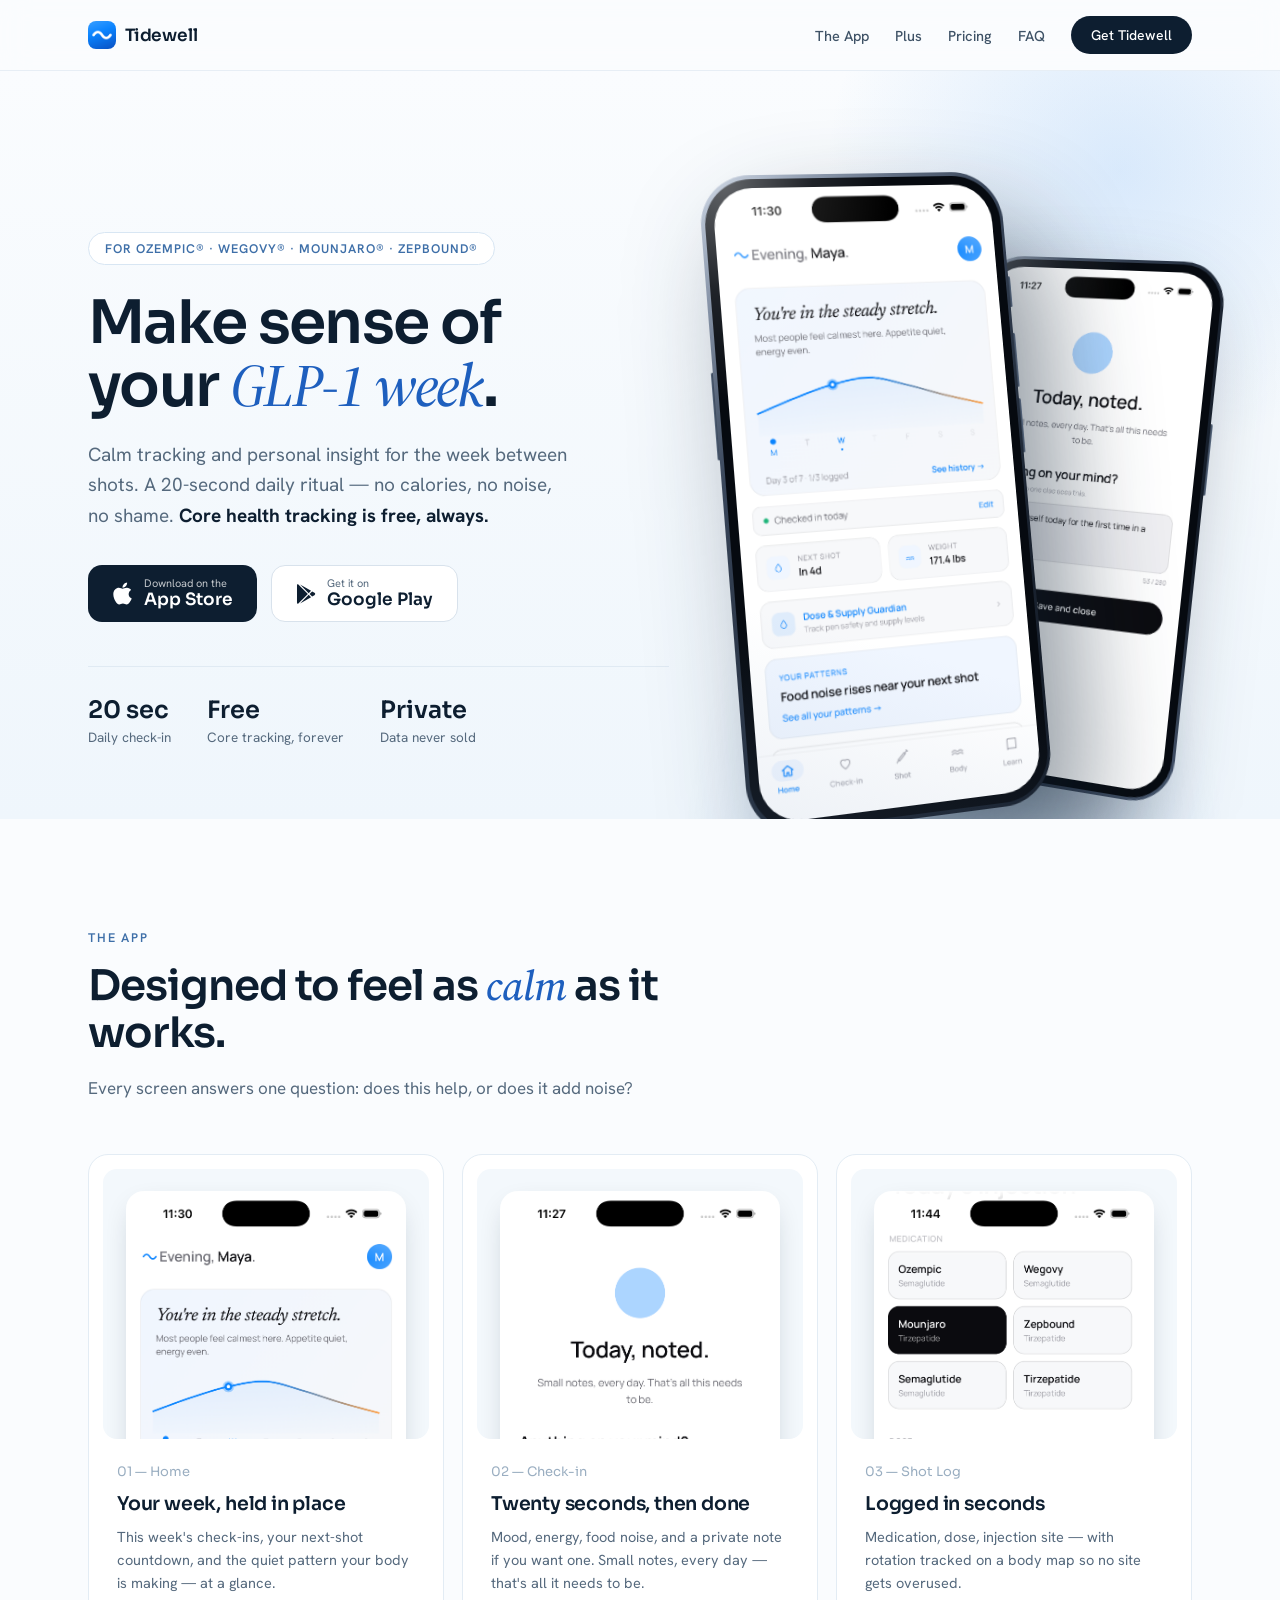
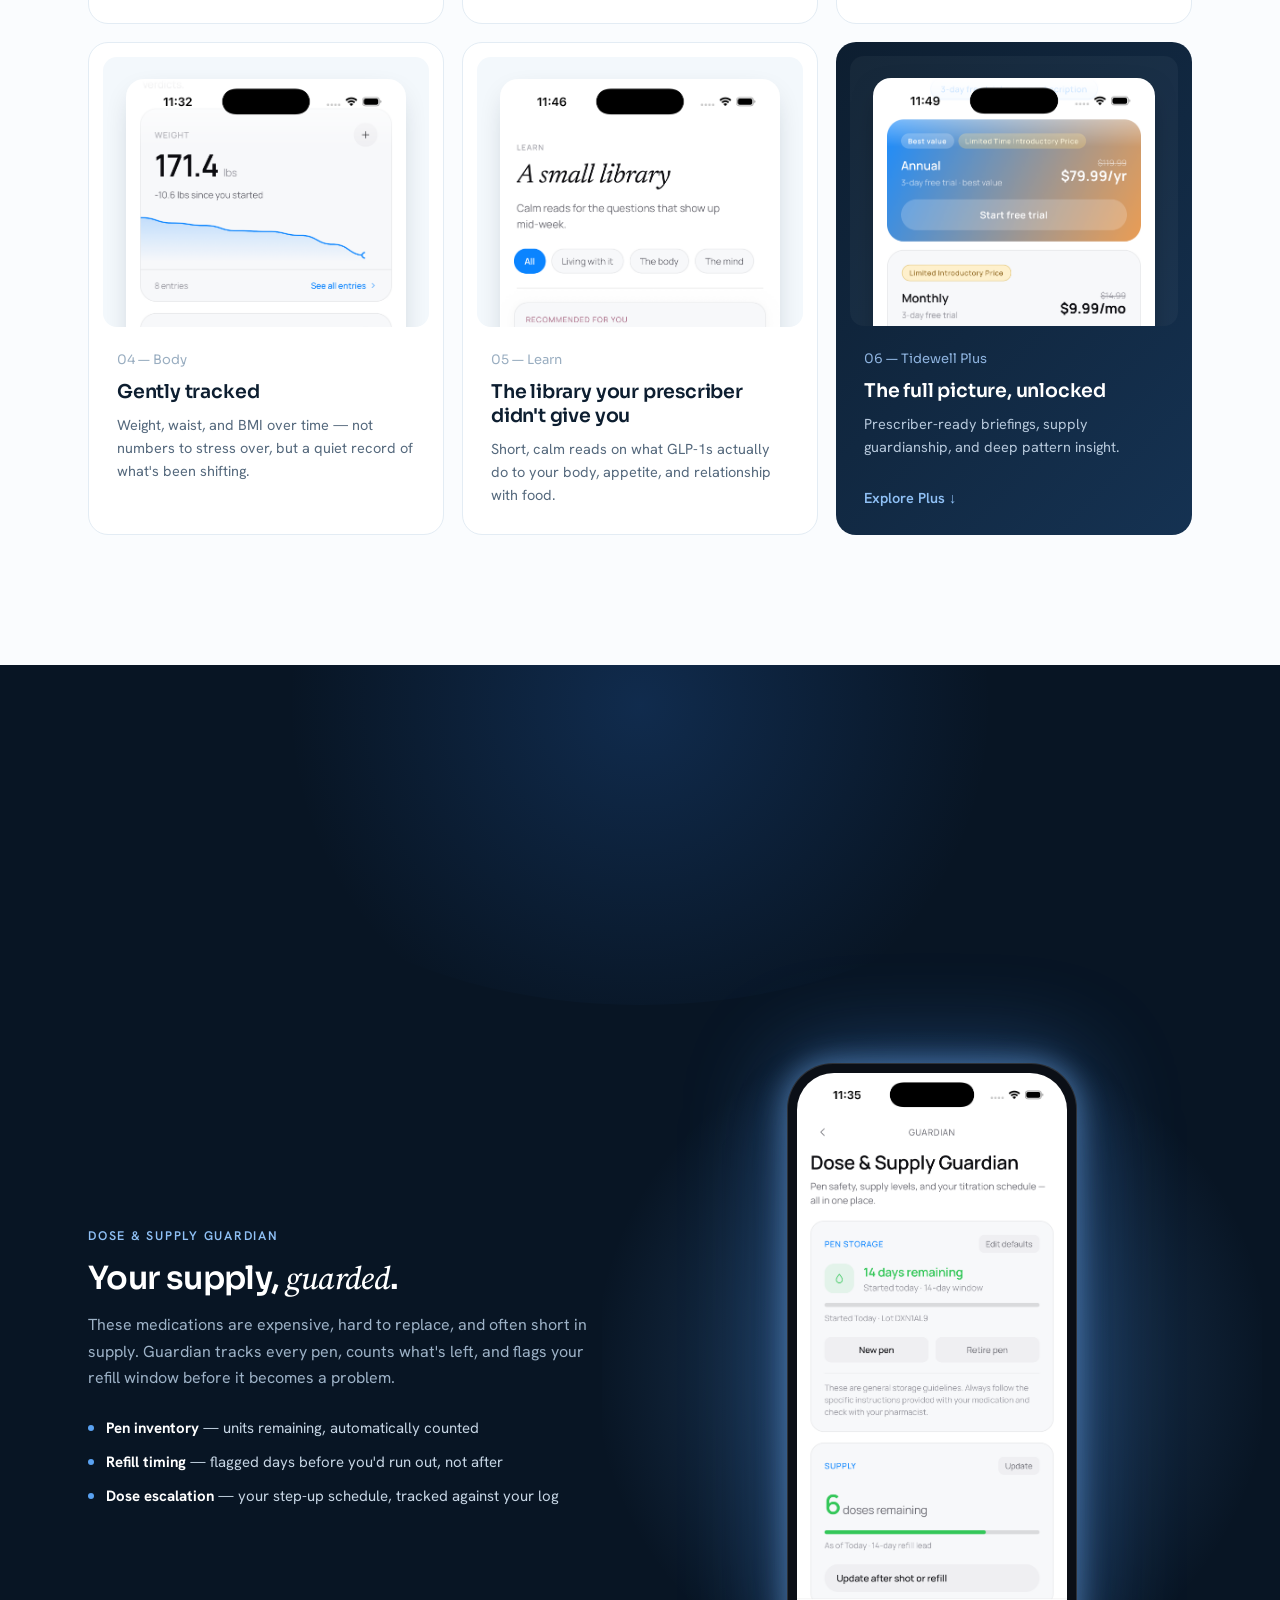
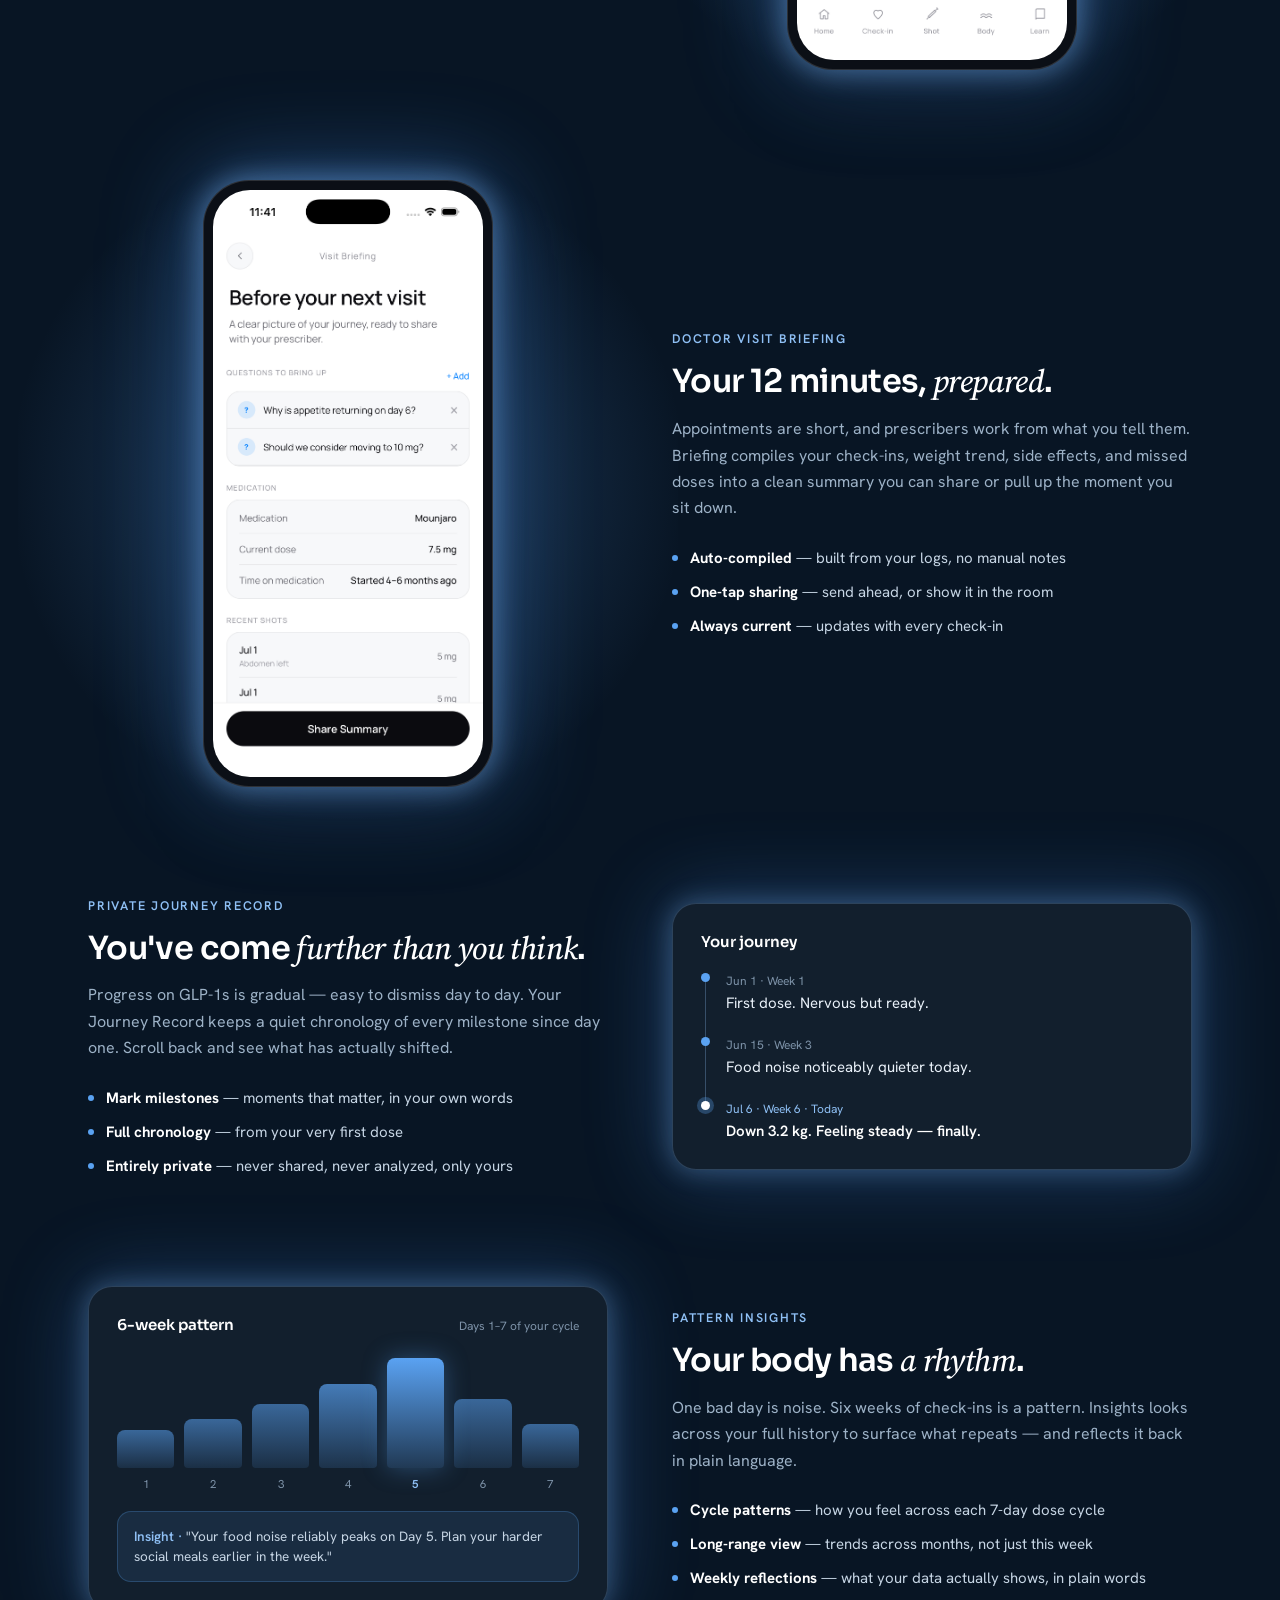
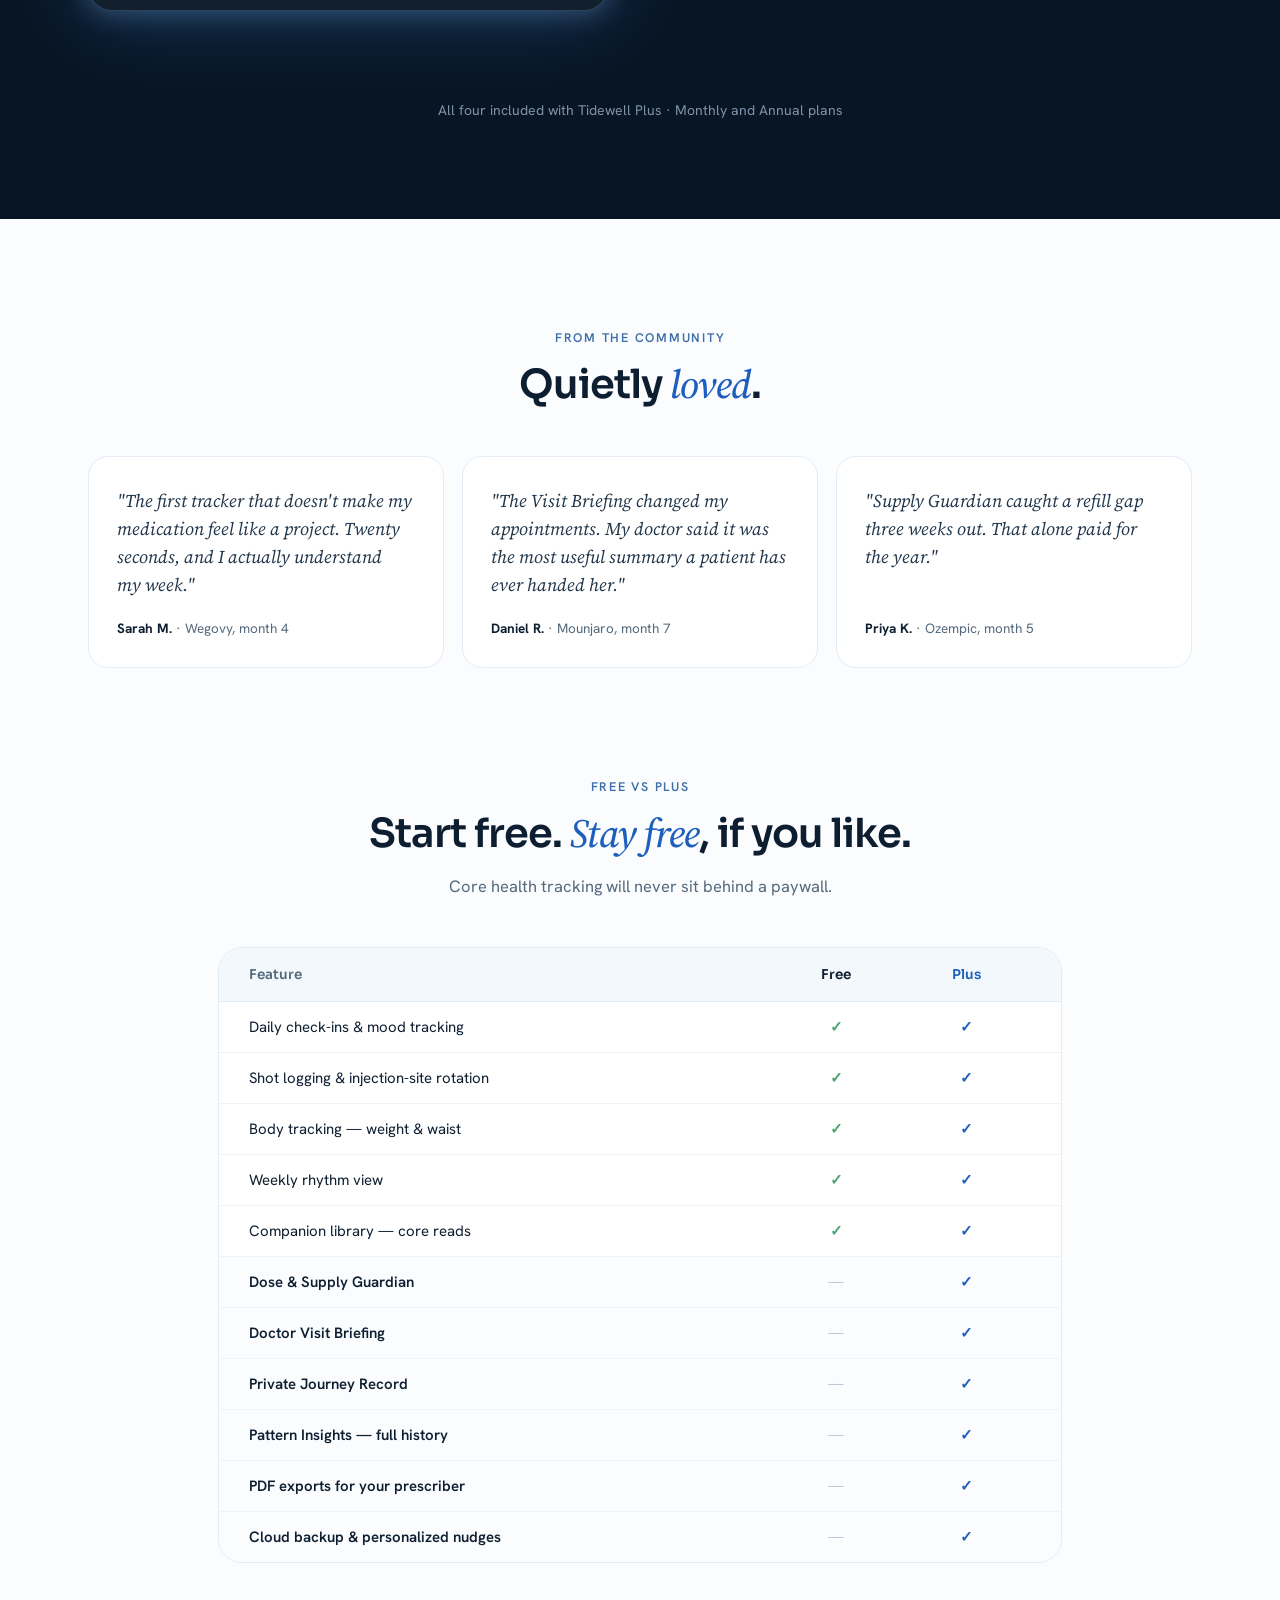
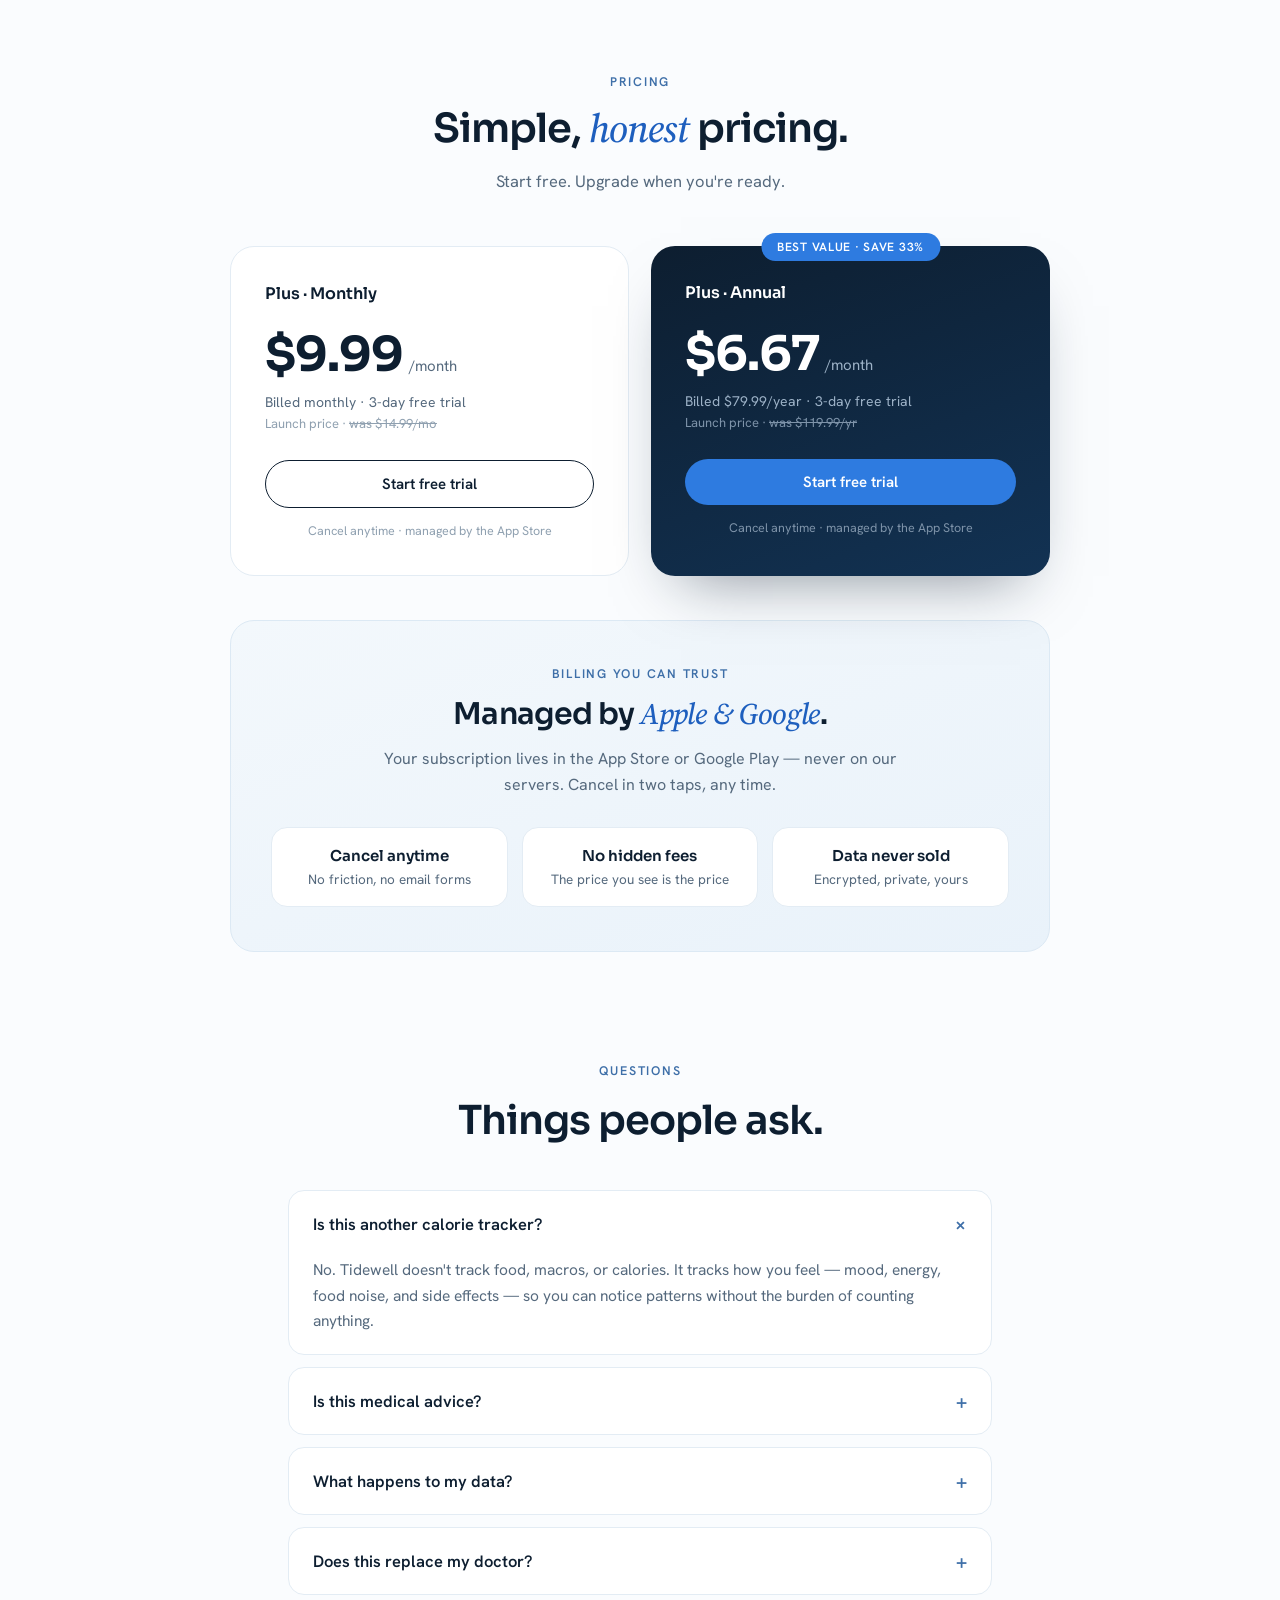
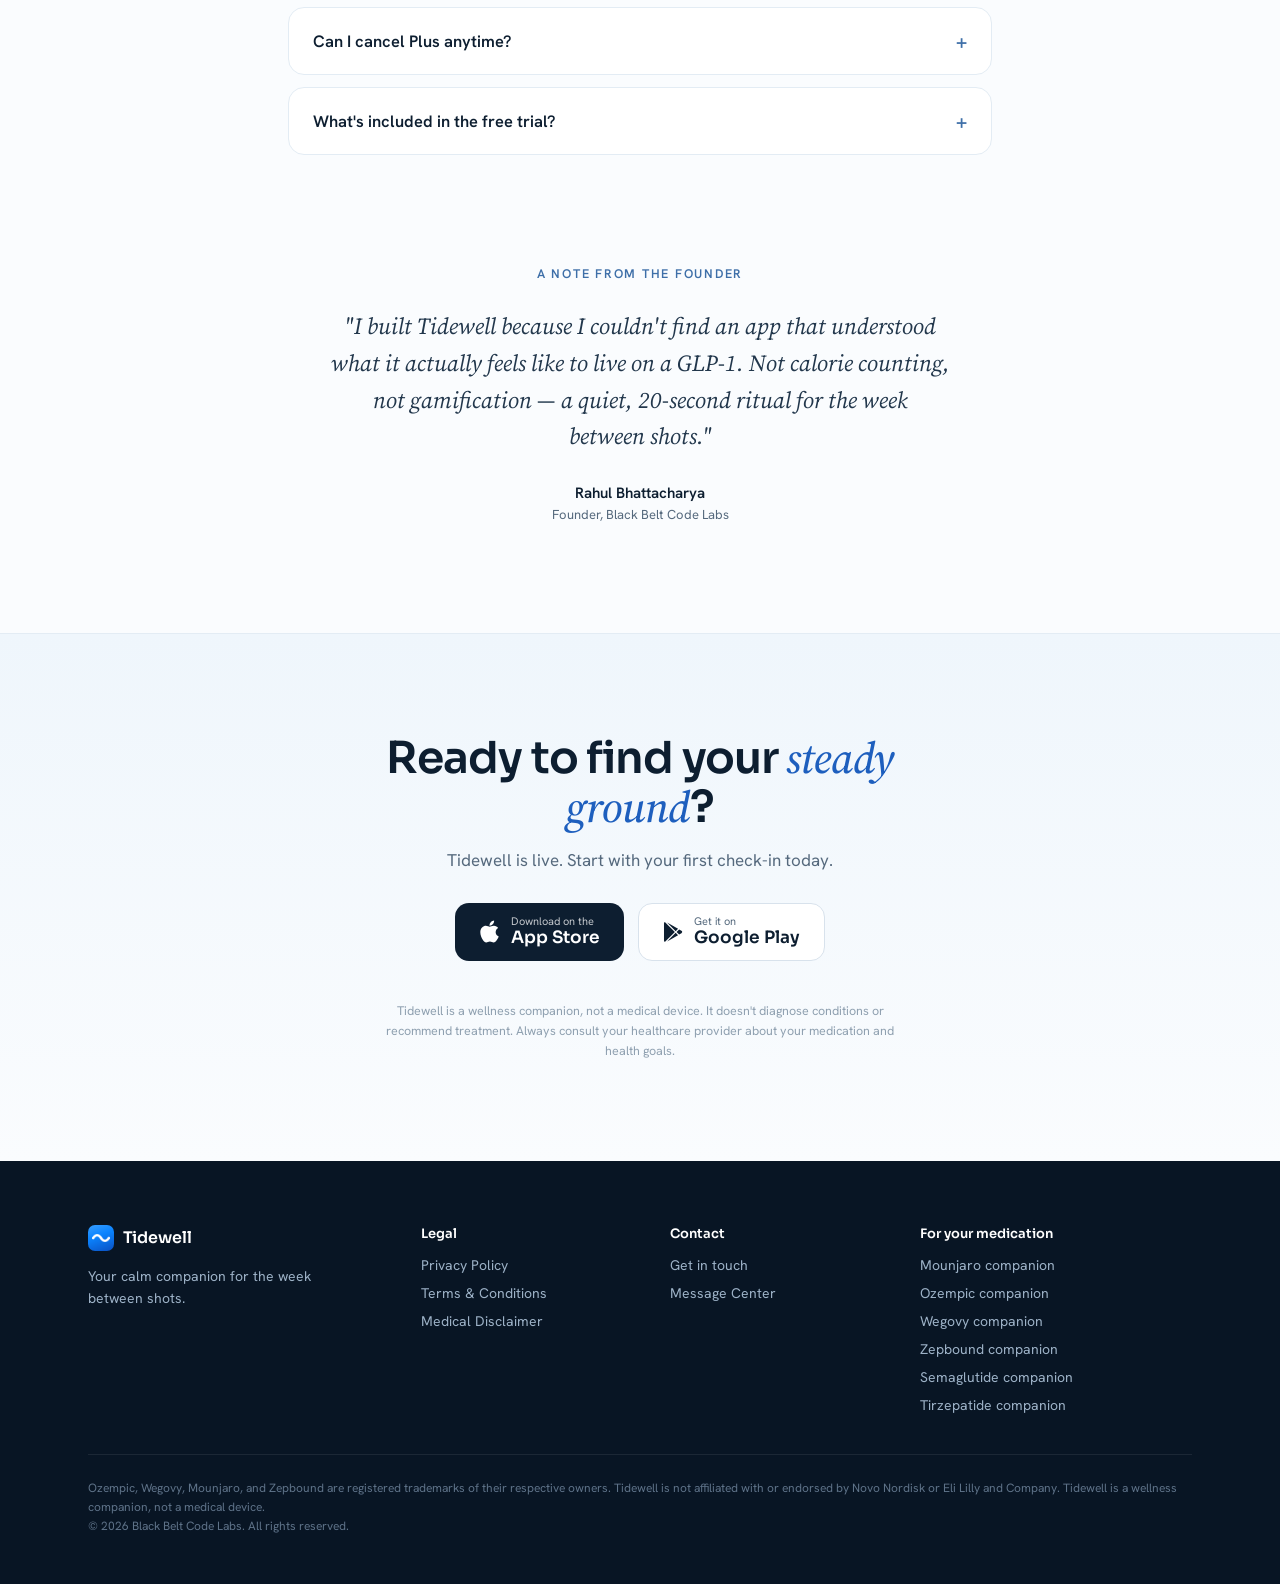
==== commit 41486937: "Add Google Analytics (gtag.js, G-KSCCPSGEJD) to all pages Inserts the GA4 tag as the first element i" ====
--- a/index.html
+++ b/index.html
@@ -1,6 +1,14 @@
 <!DOCTYPE html>
 <html lang="en">
 <head>
+  <!-- Google tag (gtag.js) -->
+  <script async src="https://www.googletagmanager.com/gtag/js?id=G-KSCCPSGEJD"></script>
+  <script>
+    window.dataLayer = window.dataLayer || [];
+    function gtag(){dataLayer.push(arguments);}
+    gtag('js', new Date());
+    gtag('config', 'G-KSCCPSGEJD');
+  </script>
   <meta charset="UTF-8">
   <meta name="viewport" content="width=device-width, initial-scale=1.0">
   <title>Tidewell — Your calm companion for the week between shots</title>
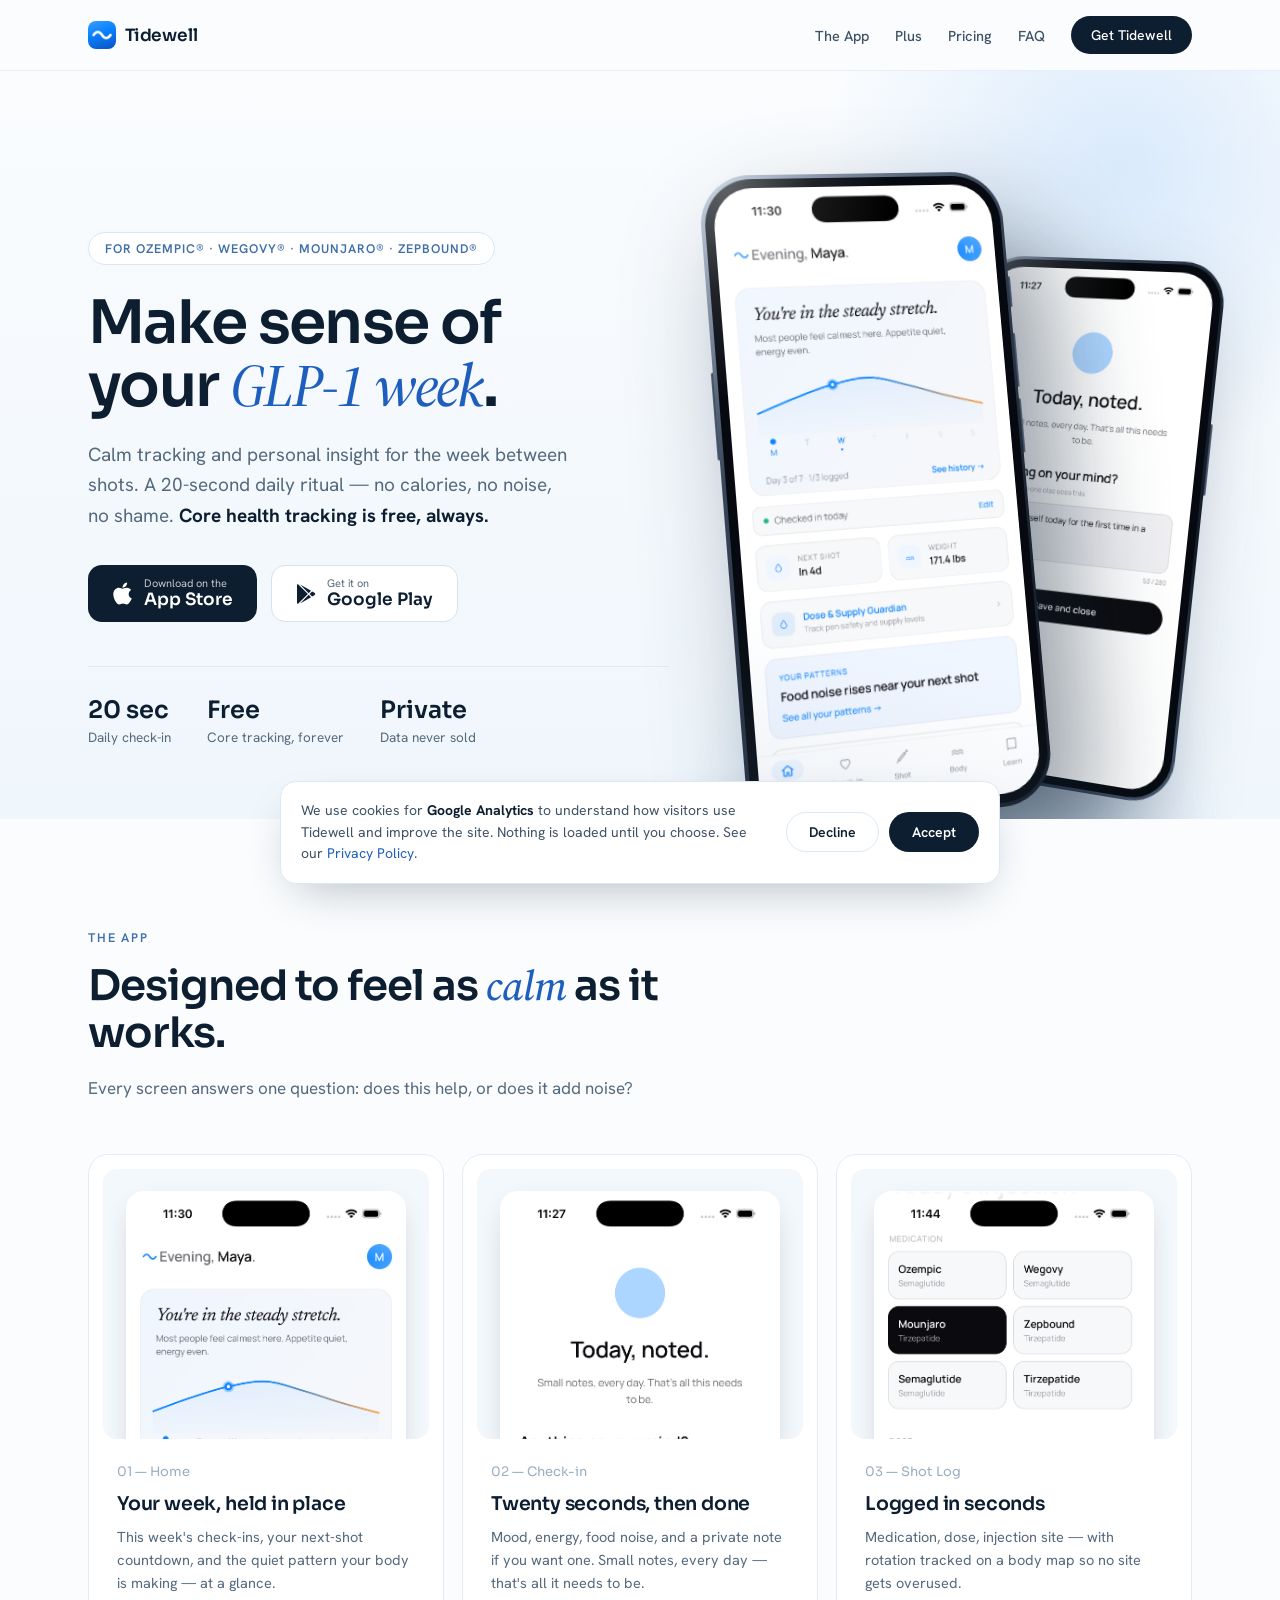
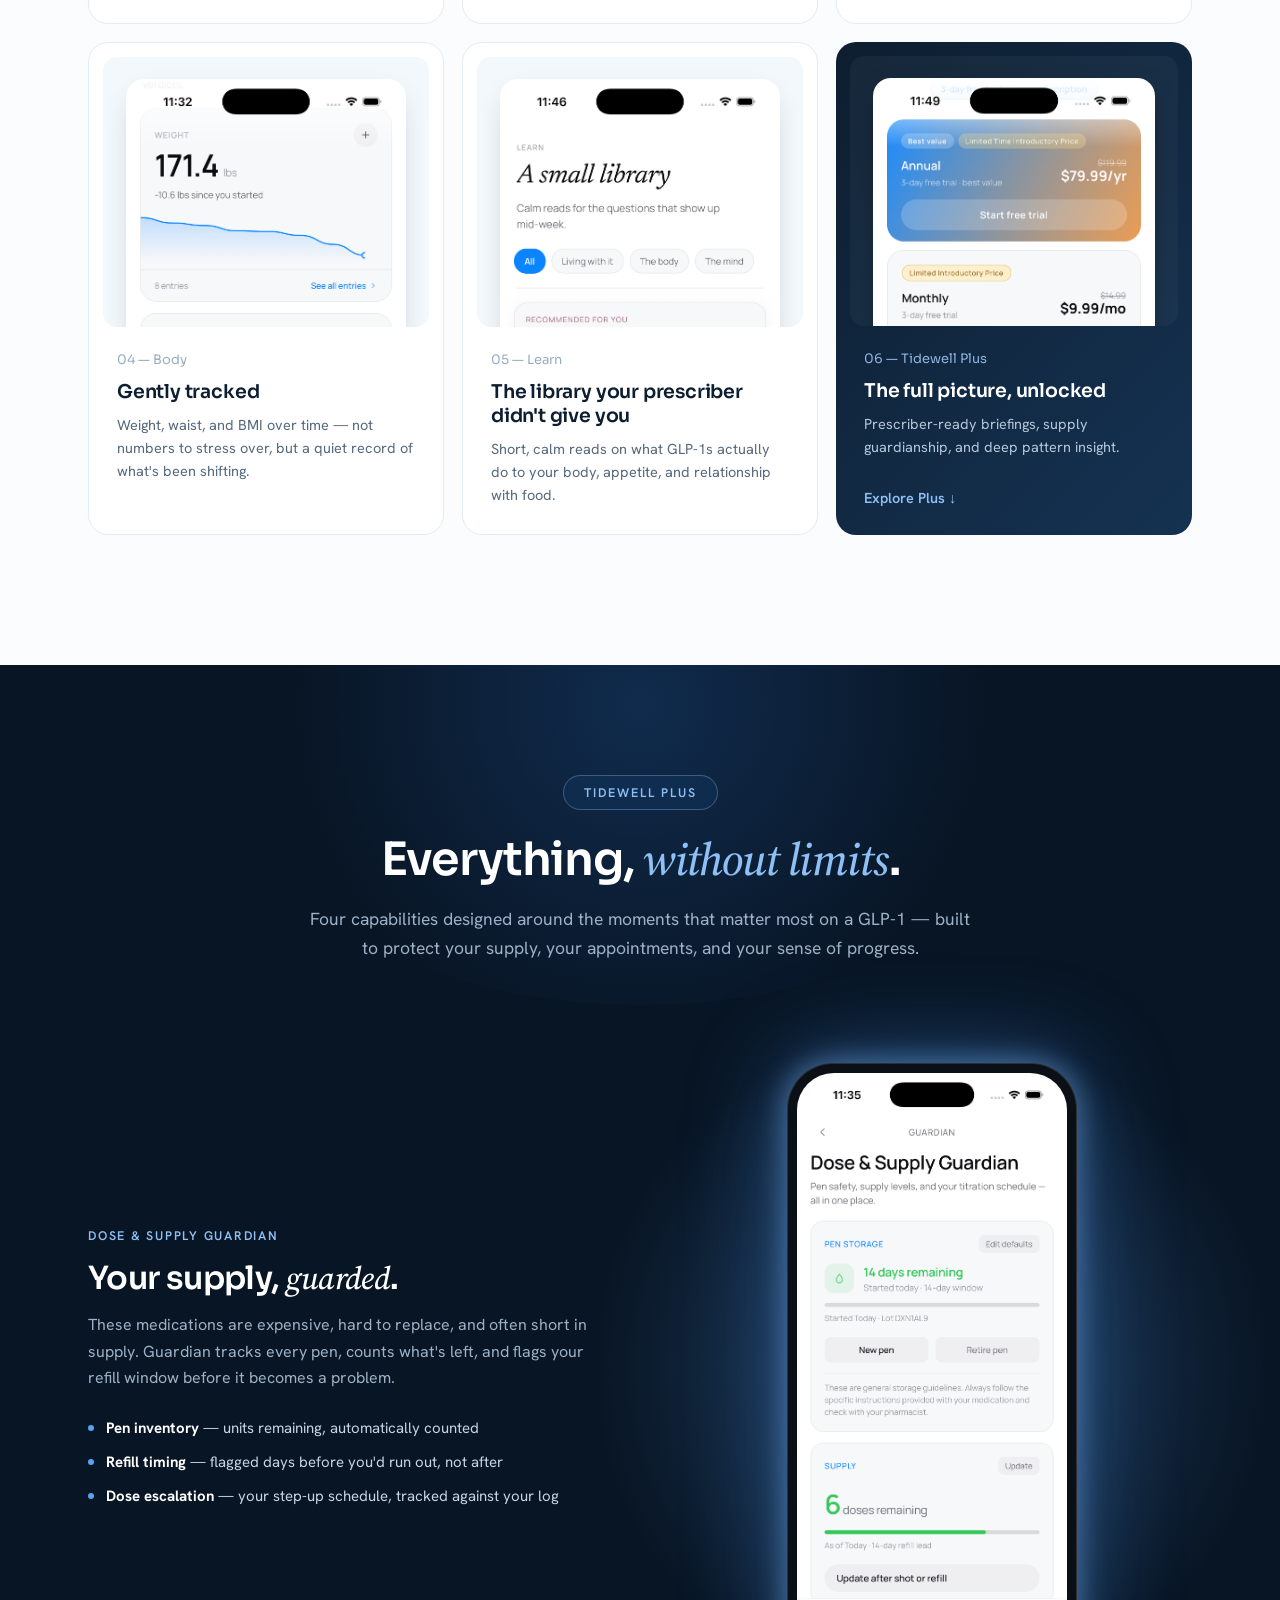
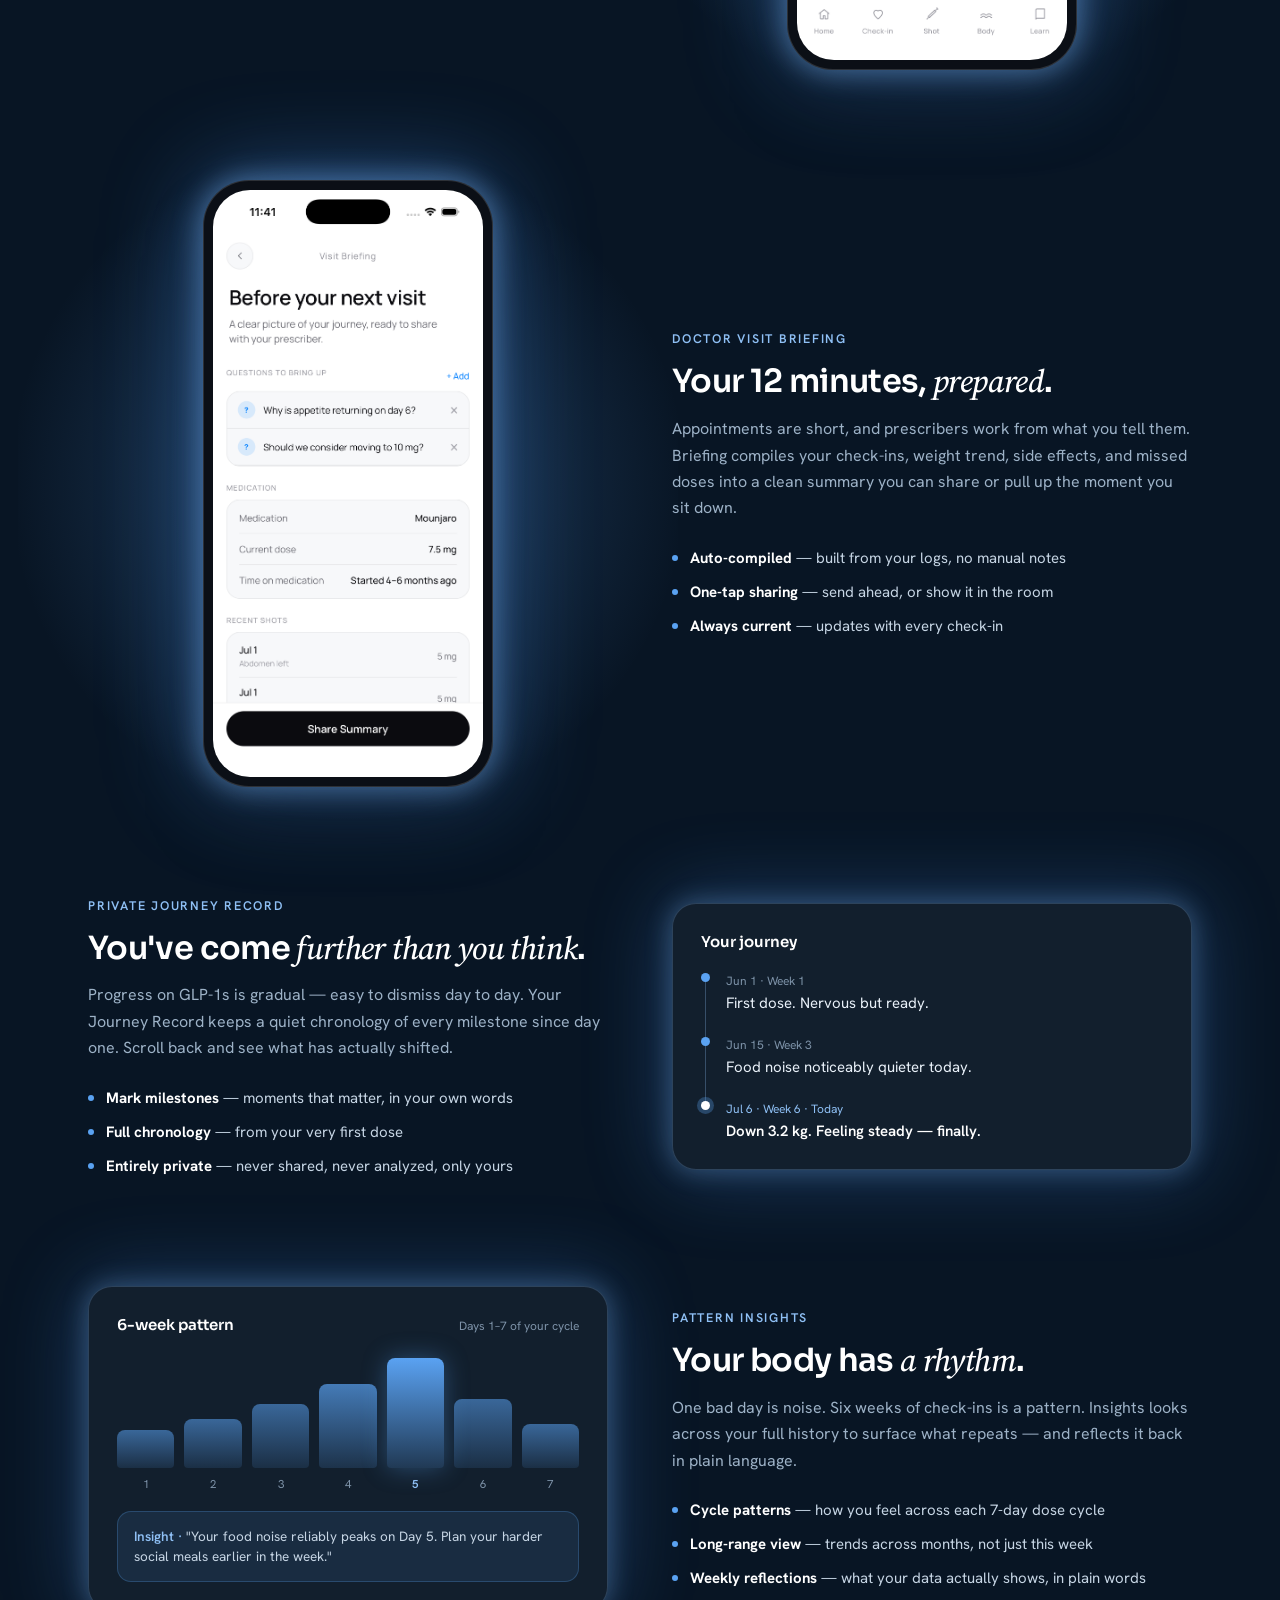
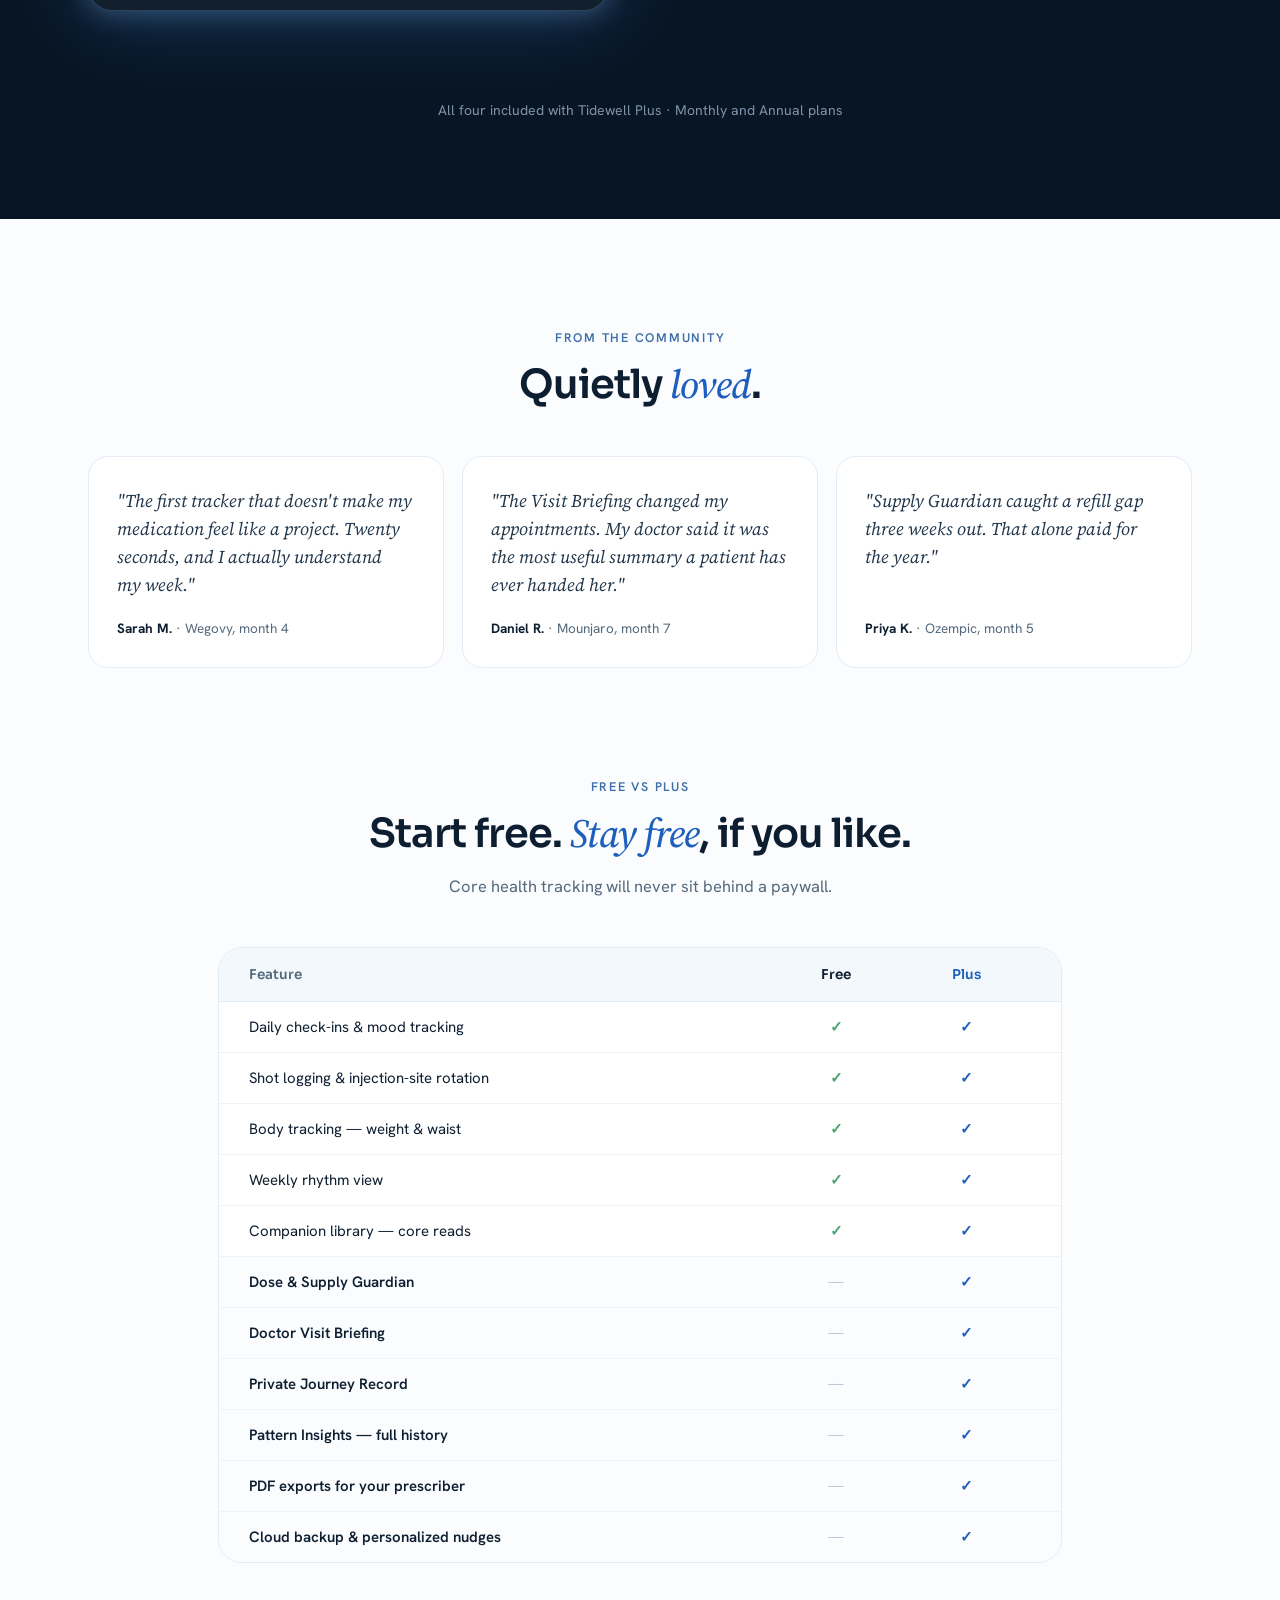
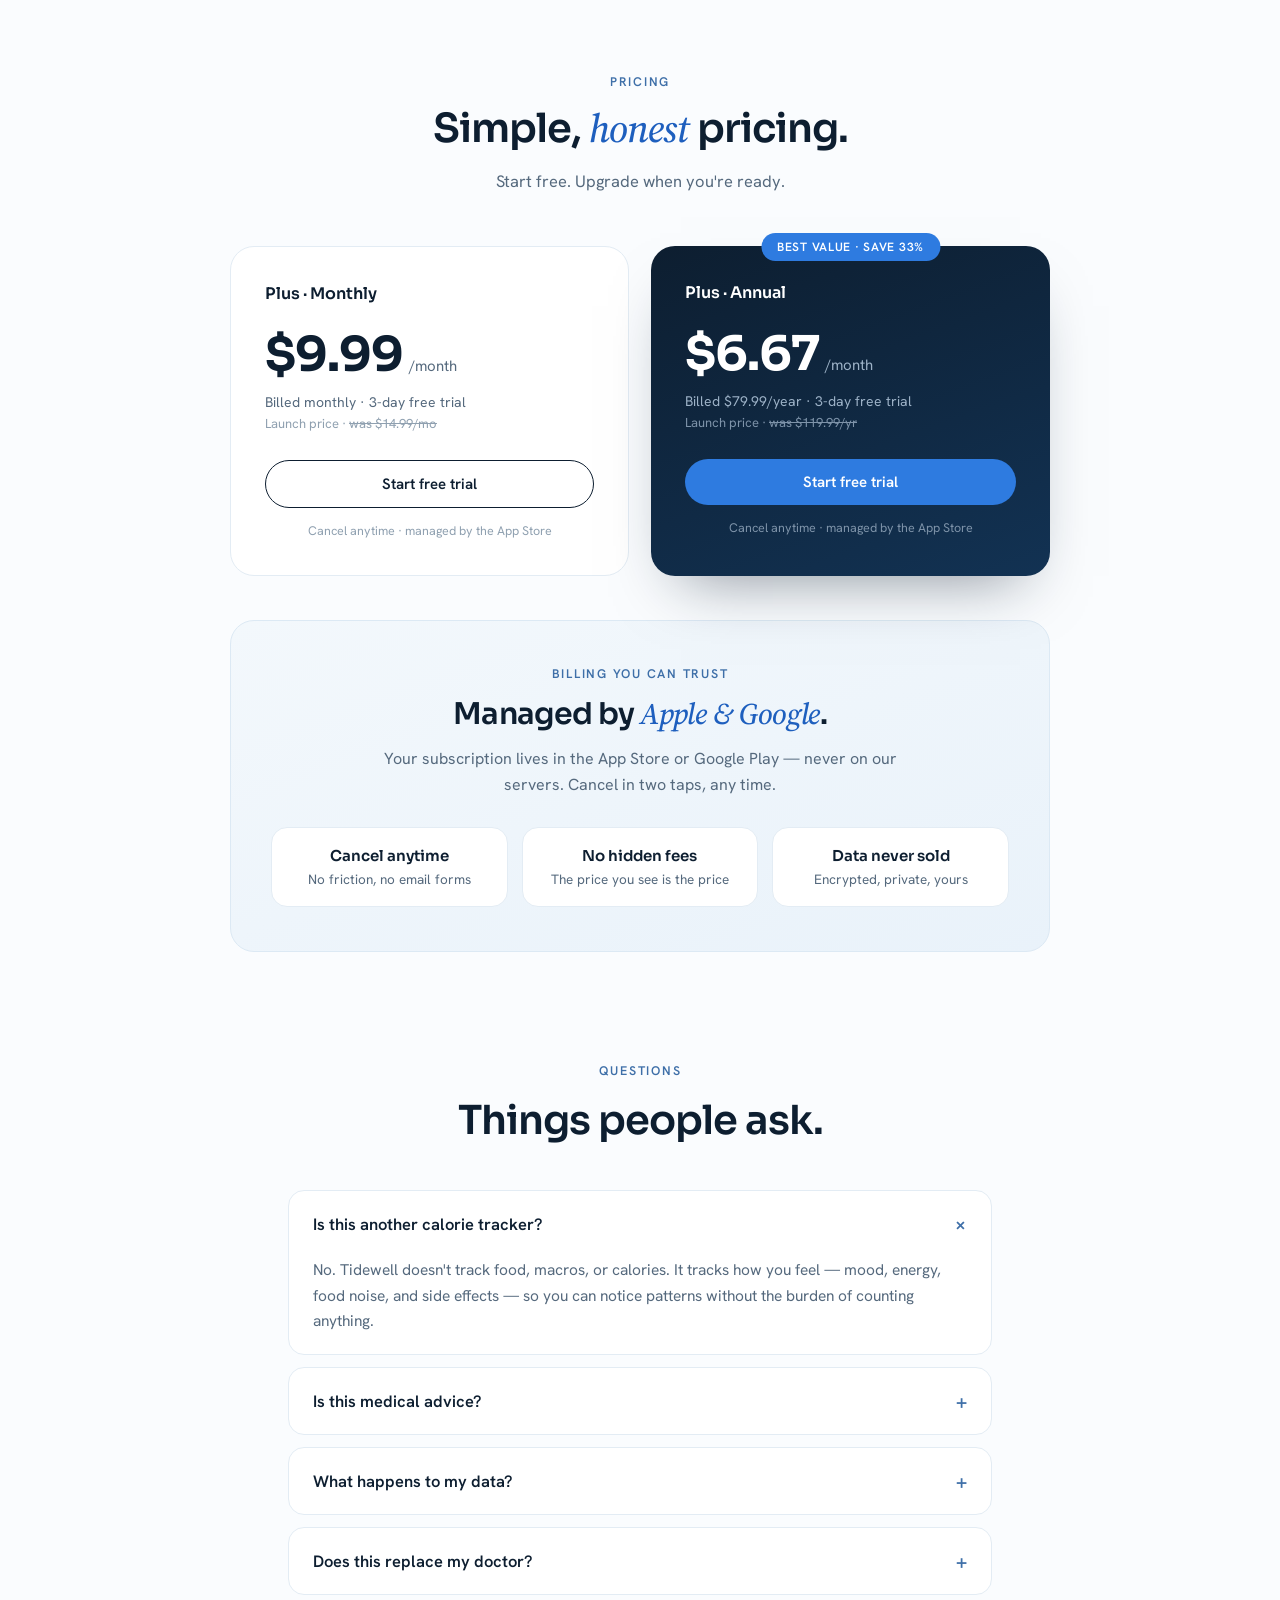
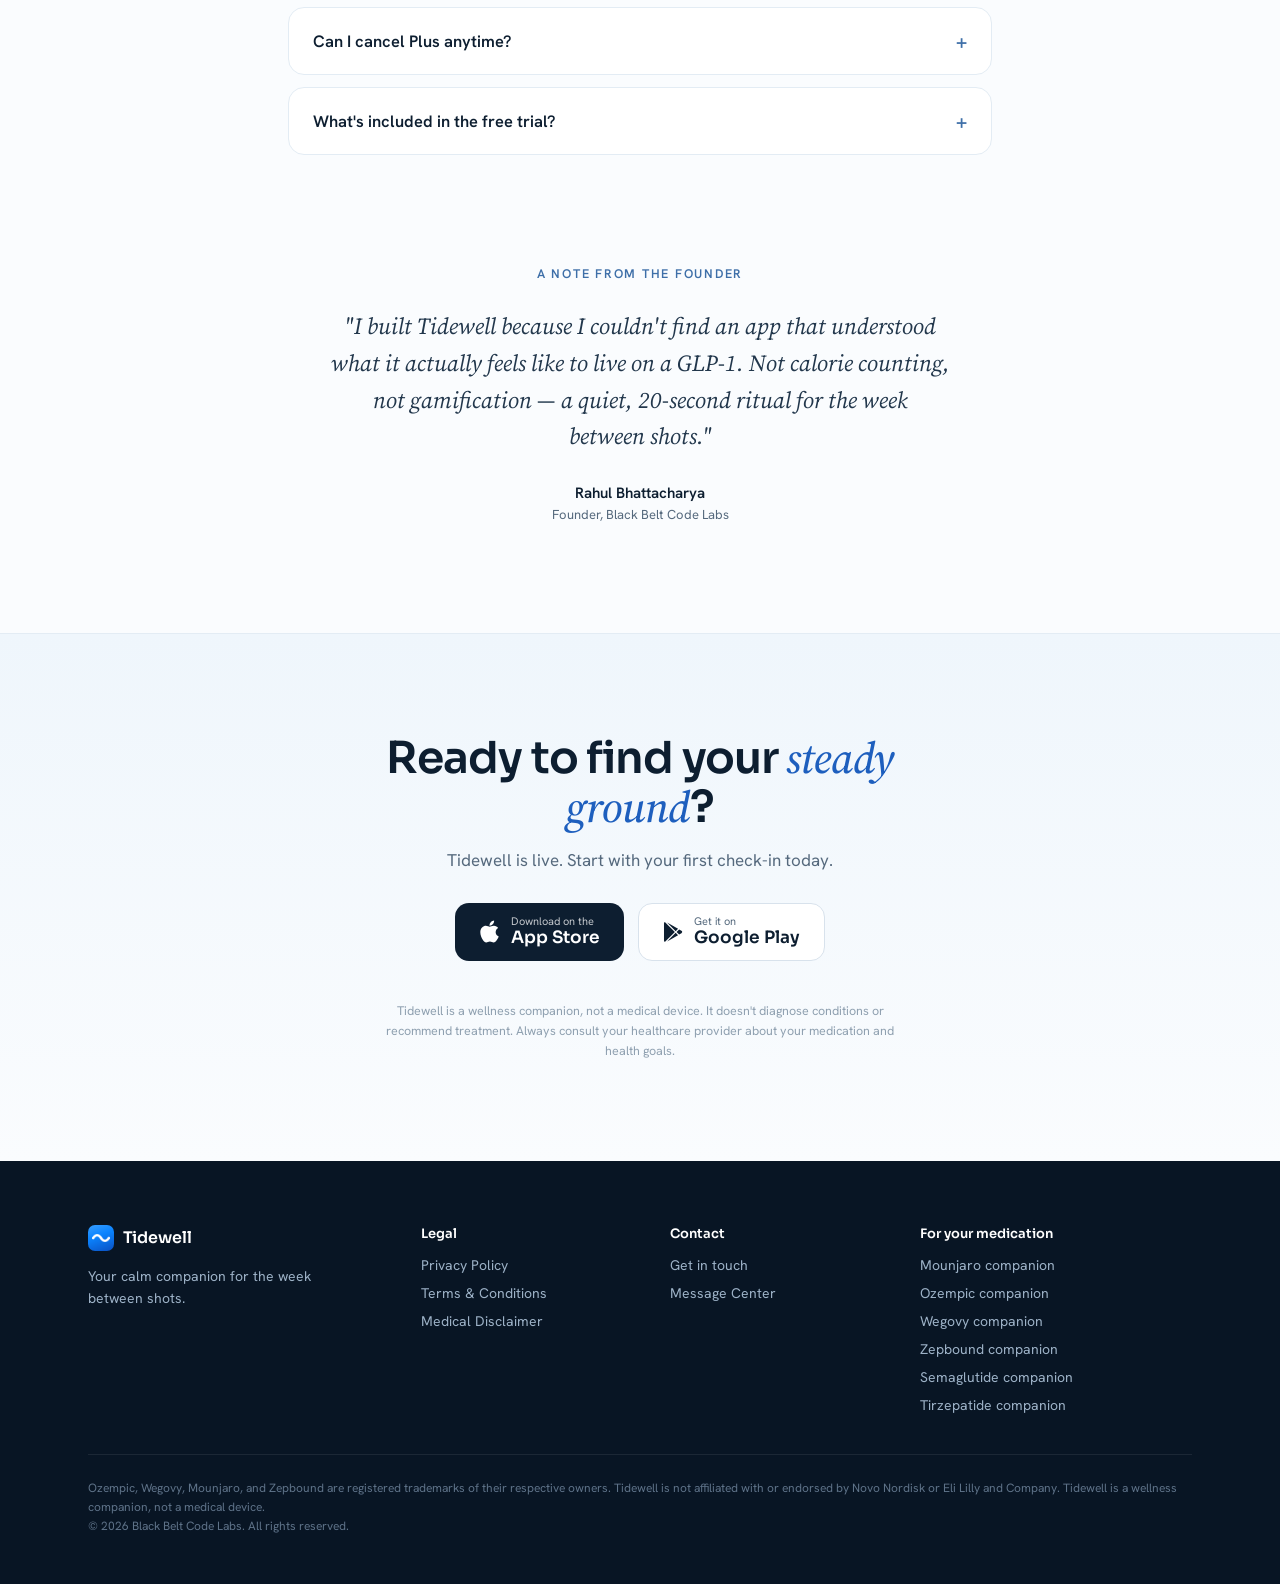
==== commit 3c9c1c38: "Gate Google Analytics behind a cookie-consent banner Adds js/consent.js: a lightweight banner that l" ====
--- a/index.html
+++ b/index.html
@@ -1,14 +1,8 @@
 <!DOCTYPE html>
 <html lang="en">
 <head>
-  <!-- Google tag (gtag.js) -->
-  <script async src="https://www.googletagmanager.com/gtag/js?id=G-KSCCPSGEJD"></script>
-  <script>
-    window.dataLayer = window.dataLayer || [];
-    function gtag(){dataLayer.push(arguments);}
-    gtag('js', new Date());
-    gtag('config', 'G-KSCCPSGEJD');
-  </script>
+  <!-- Analytics: loaded only after cookie consent (see /js/consent.js) -->
+  <script src="/js/consent.js" defer></script>
   <meta charset="UTF-8">
   <meta name="viewport" content="width=device-width, initial-scale=1.0">
   <title>Tidewell — Your calm companion for the week between shots</title>
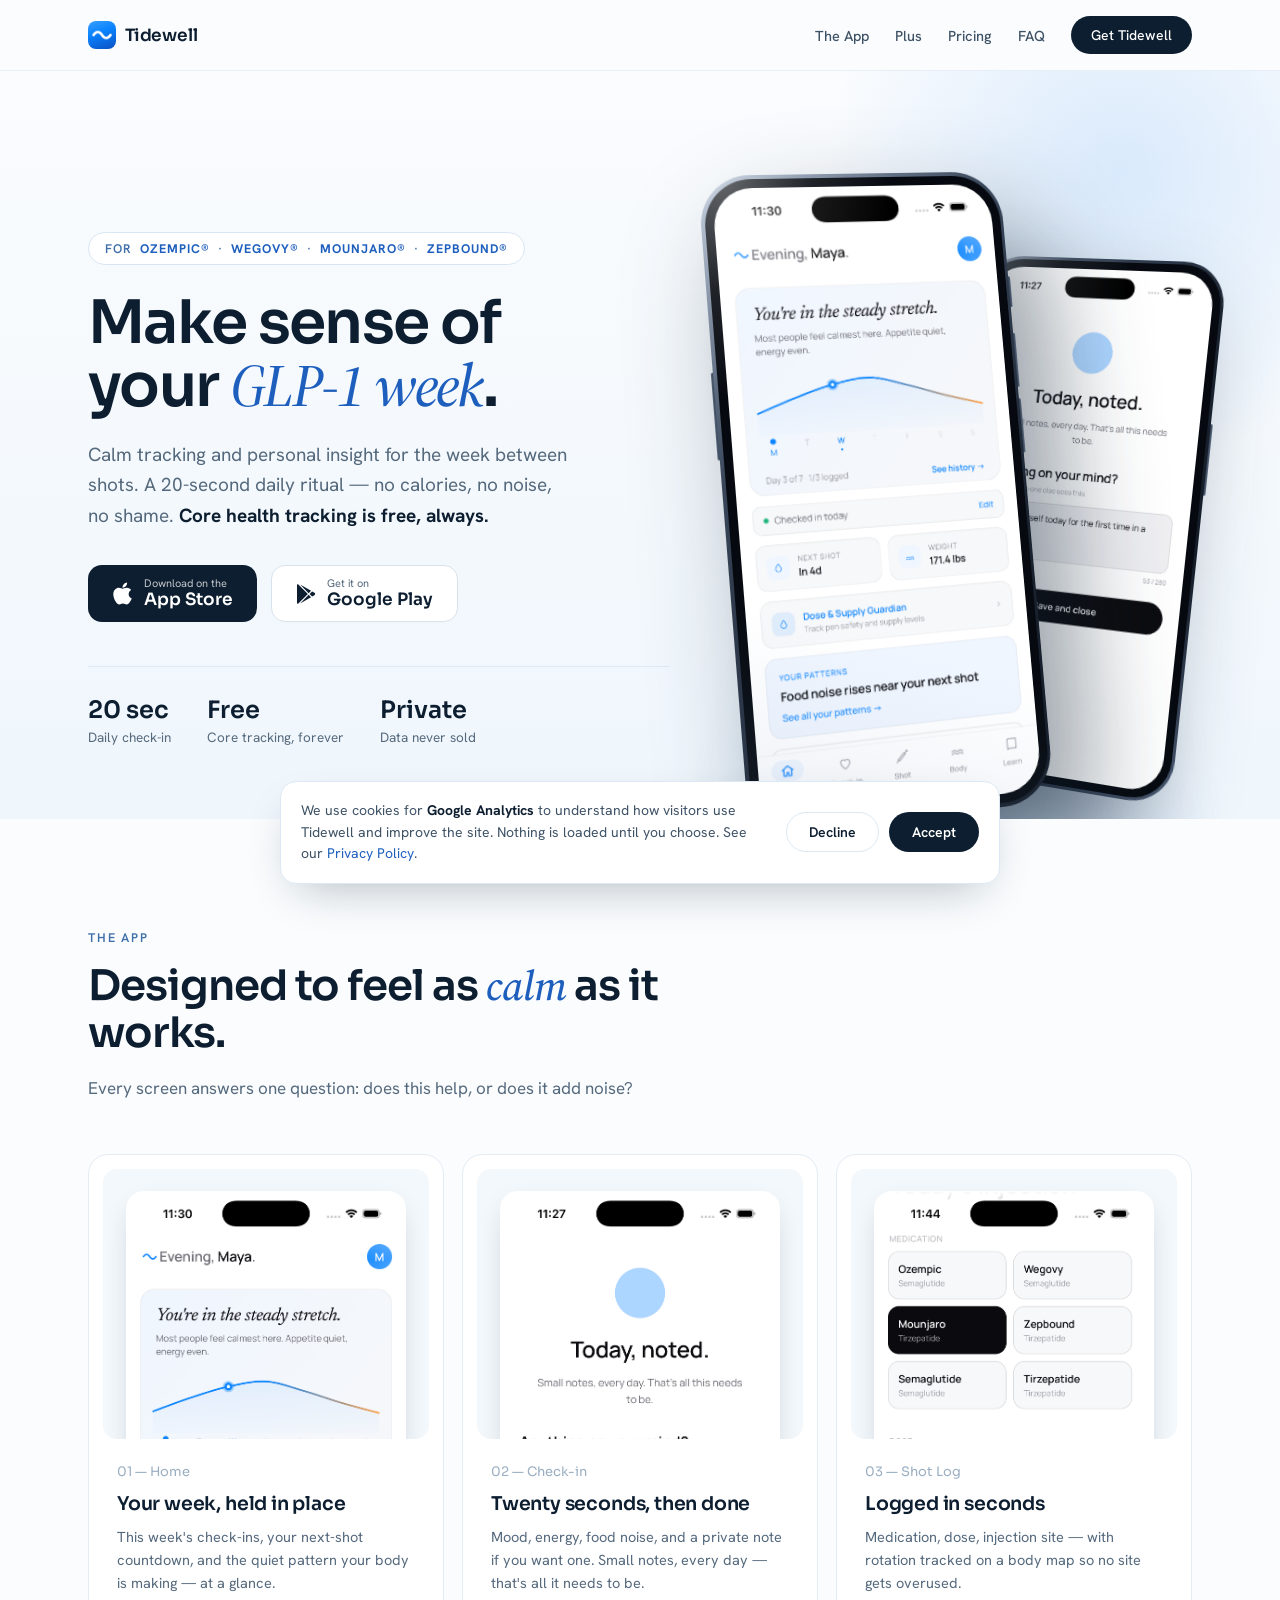
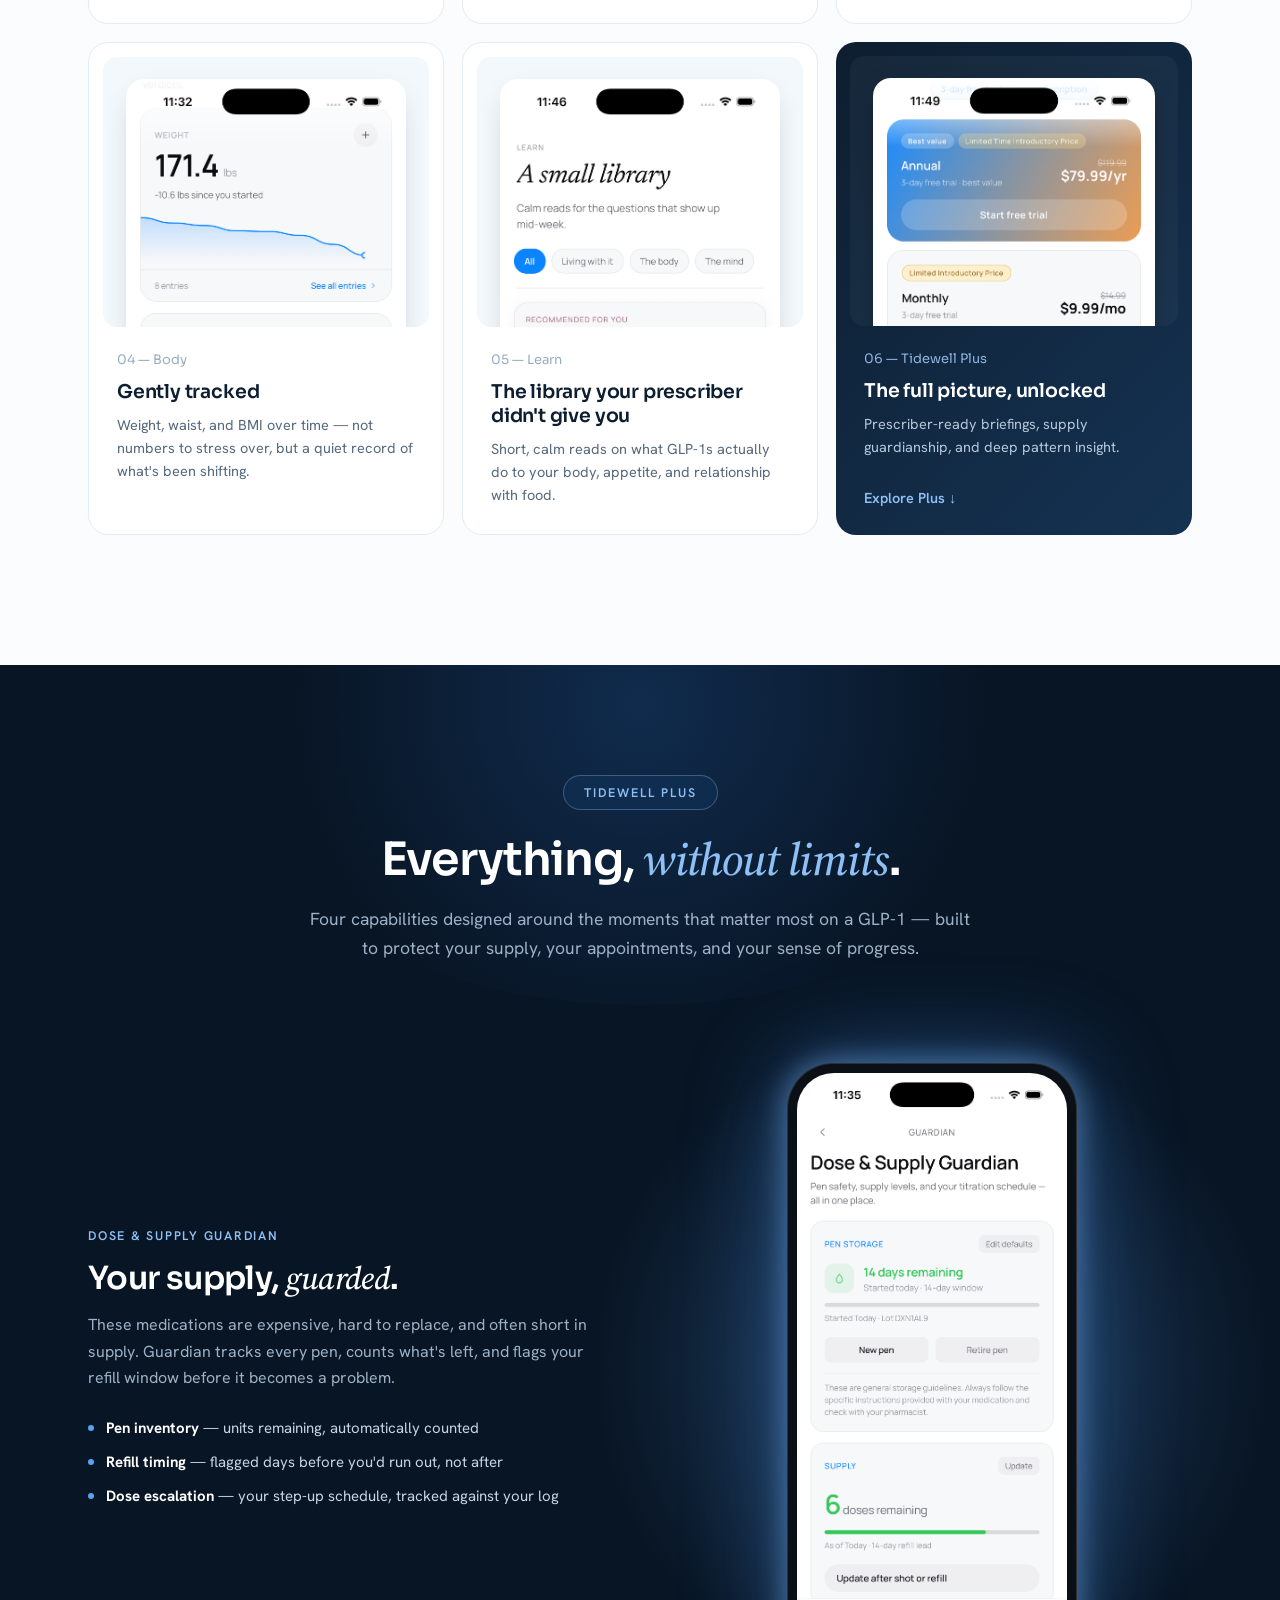
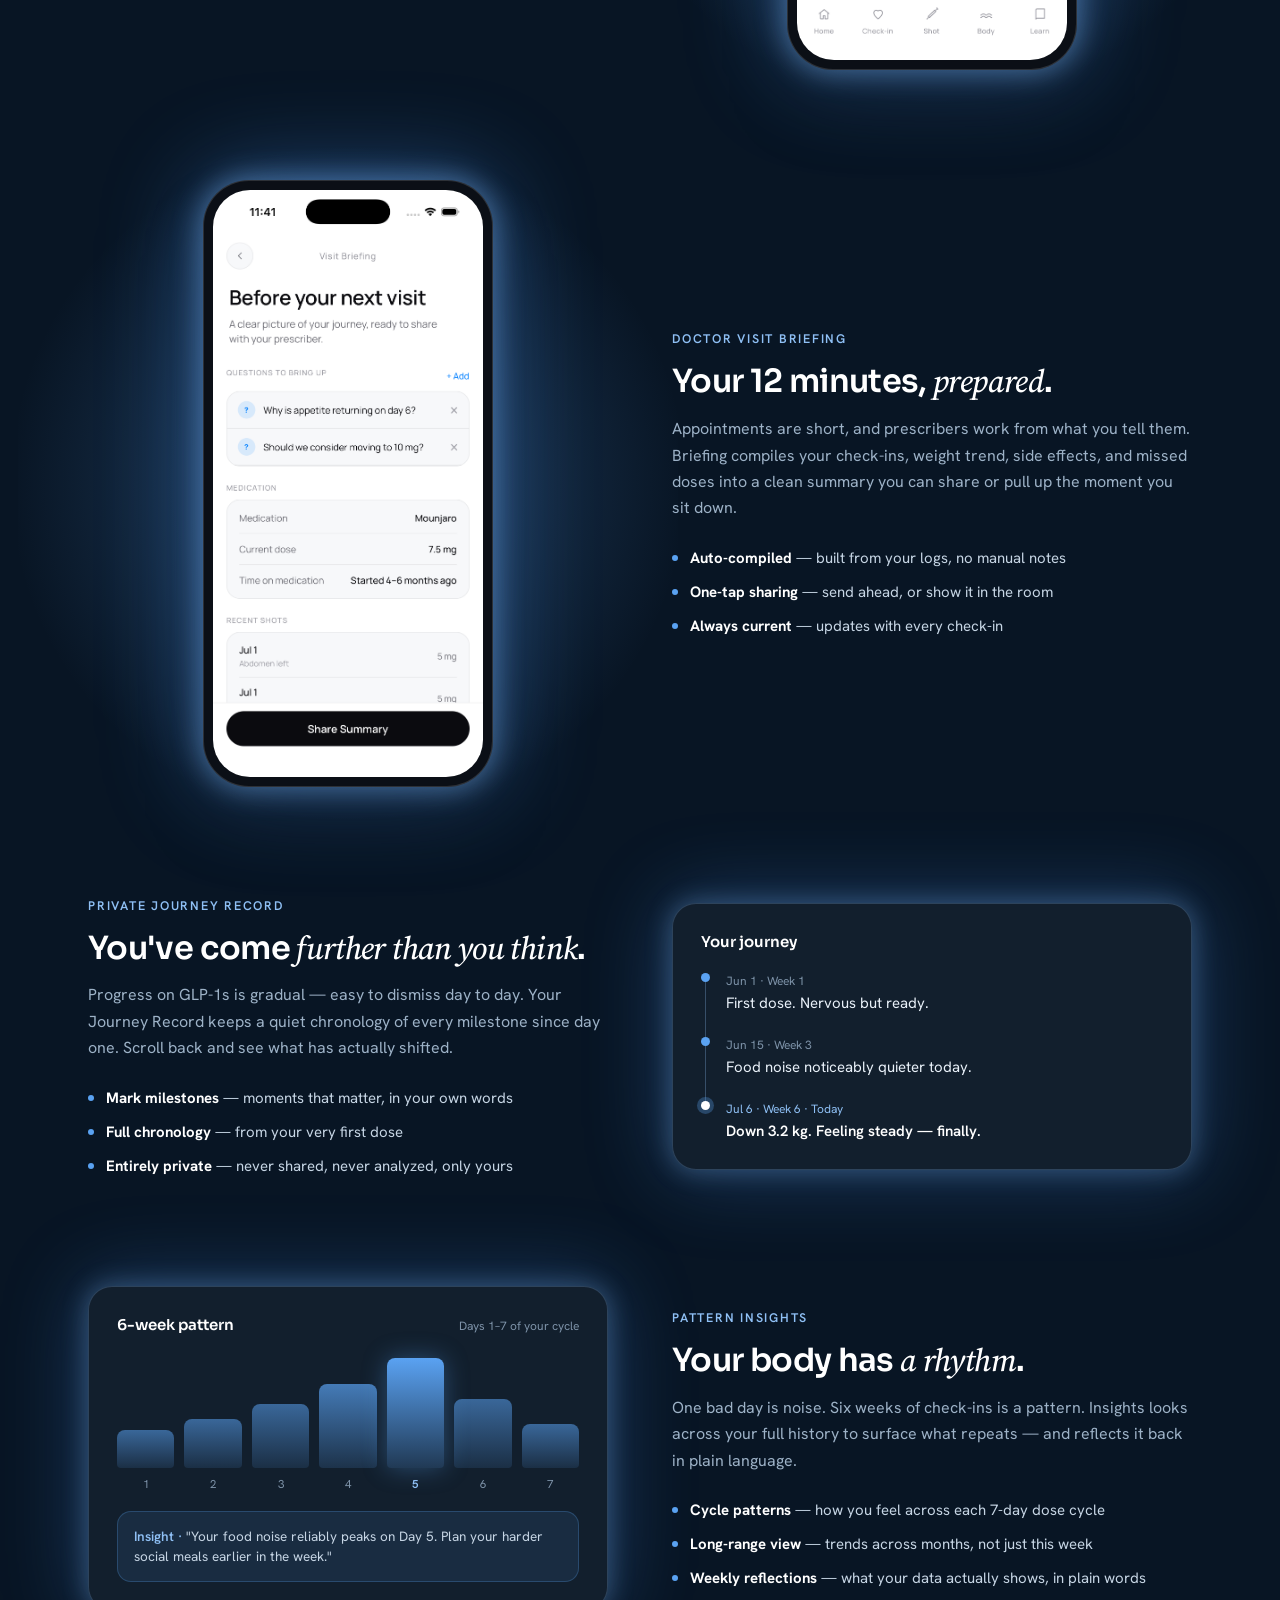
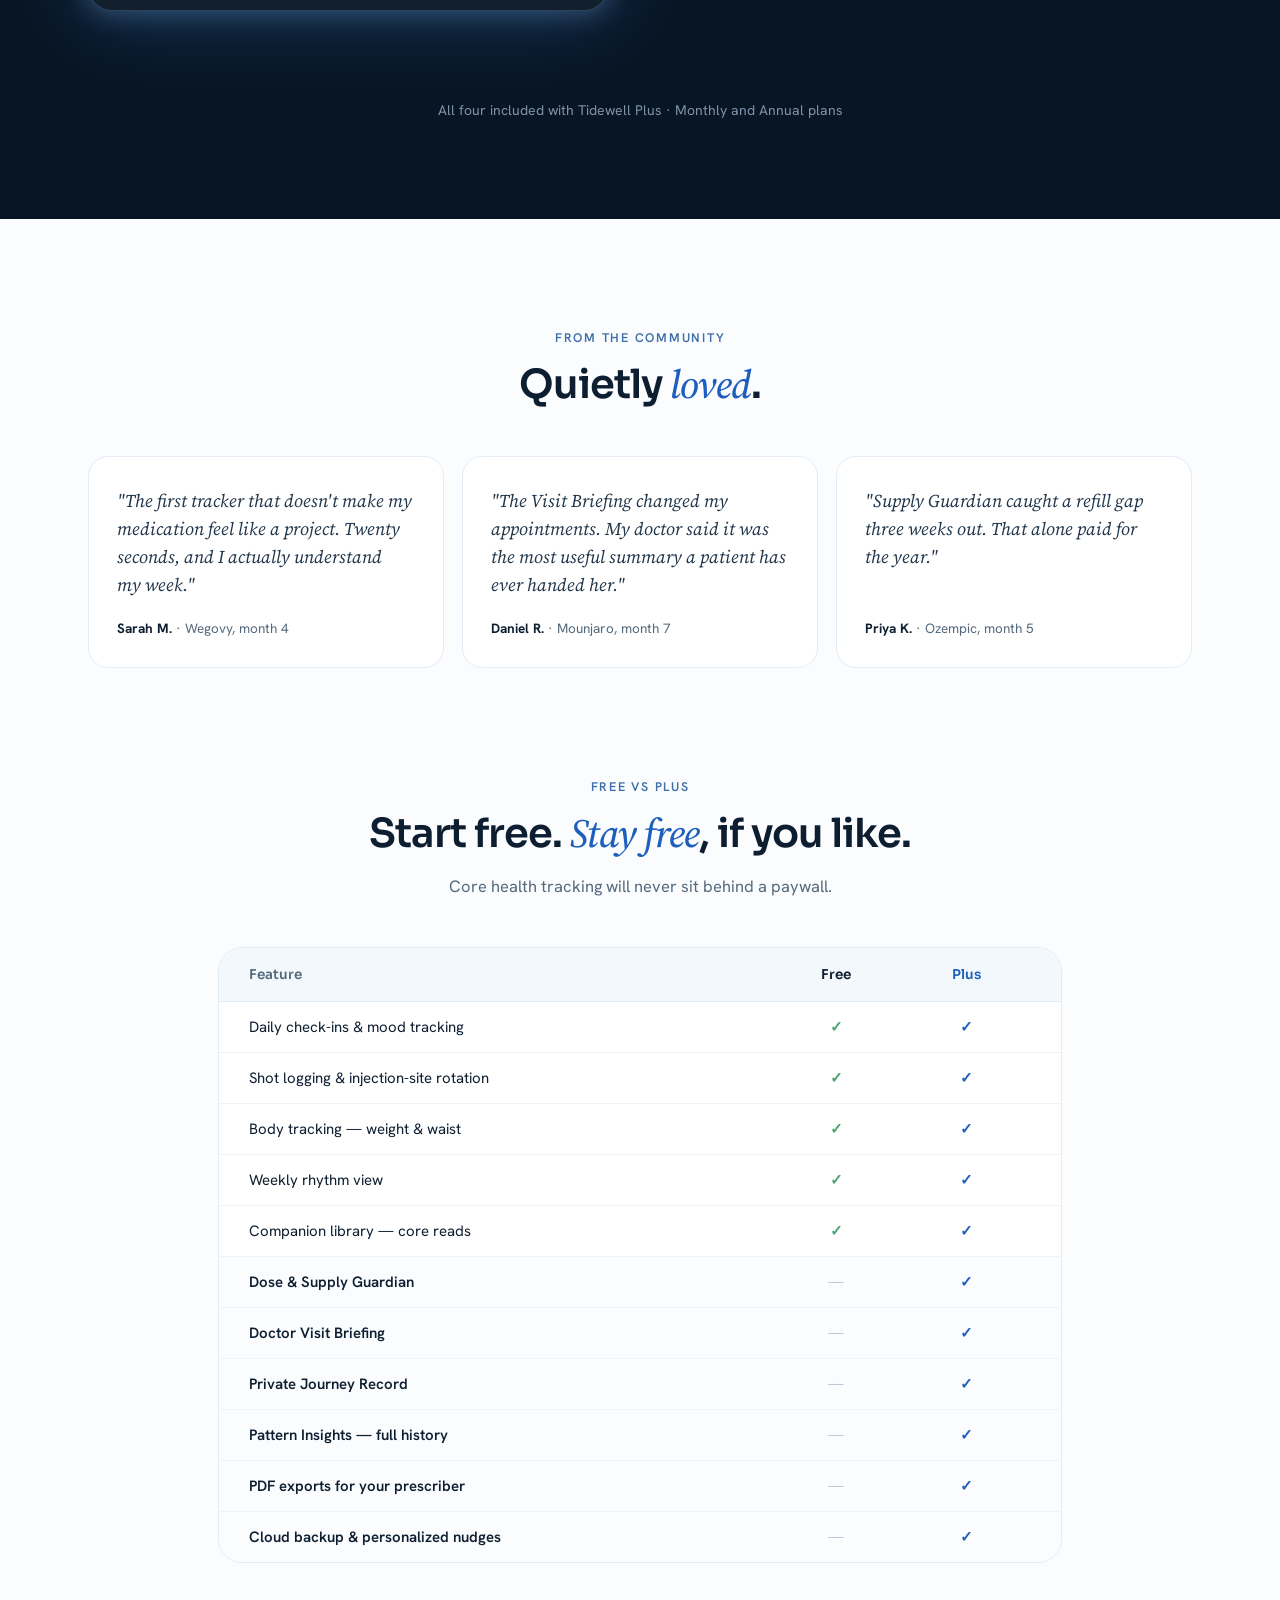
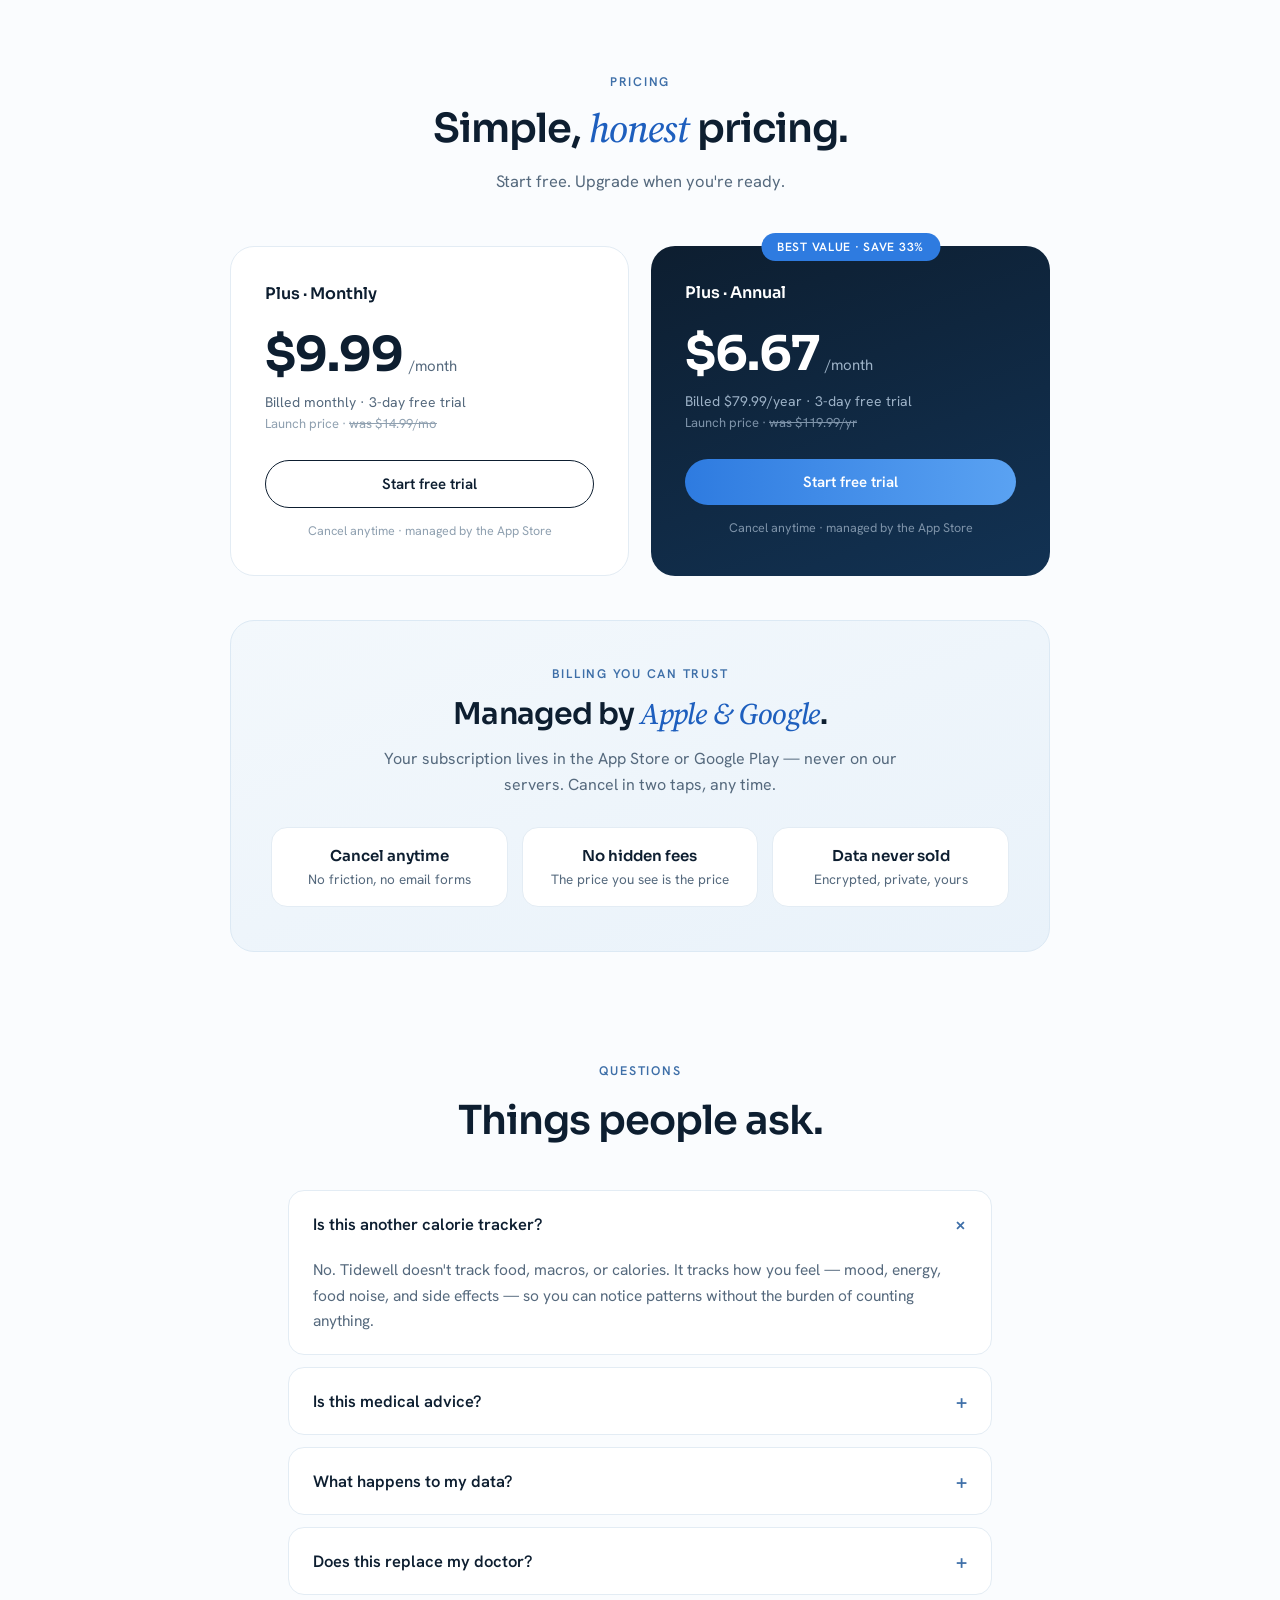
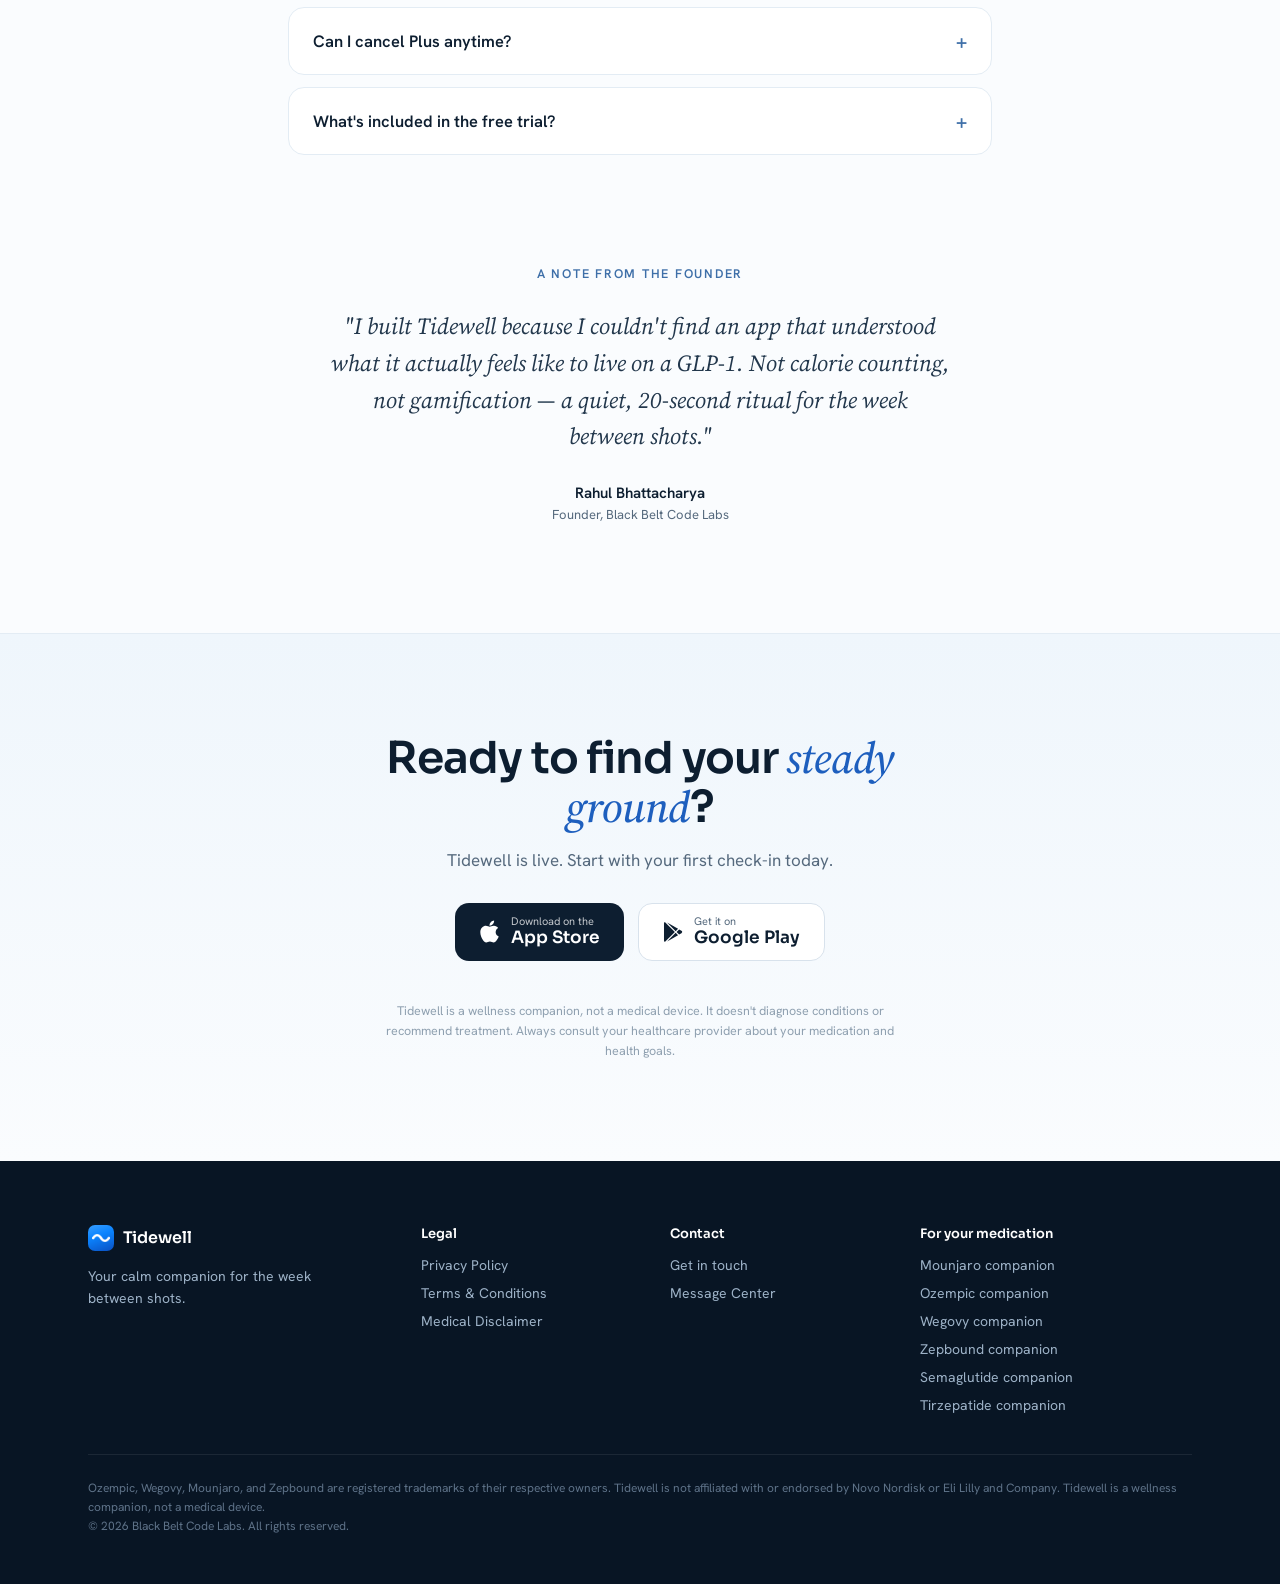
==== commit 4f822ffe: "Bold brand names; animate + colour the pricing cards - Make the GLP-1 brand names bold and prominent" ====
--- a/index.html
+++ b/index.html
@@ -27,6 +27,9 @@
 
     @keyframes twFloat { 0%,100% { transform:translateY(0); } 50% { transform:translateY(-14px); } }
     @keyframes twGlow  { 0%,100% { opacity:.55; } 50% { opacity:.85; } }
+    @keyframes priceGlow { 0%,100% { box-shadow:0 30px 60px -30px rgba(13,30,48,.55), 0 0 0 1px rgba(90,162,242,.18), 0 0 44px -10px rgba(46,123,224,.42); } 50% { box-shadow:0 30px 60px -30px rgba(13,30,48,.55), 0 0 0 1px rgba(90,162,242,.34), 0 0 74px -6px rgba(46,123,224,.72); } }
+    @keyframes priceBadgePulse { 0%,100% { box-shadow:0 0 0 0 rgba(46,123,224,.55); } 70% { box-shadow:0 0 0 12px rgba(46,123,224,0); } }
+    @keyframes priceGradient { 0% { background-position:0% 50%; } 100% { background-position:200% 50%; } }
 
     .eyebrow { font-size:12.5px; font-weight:600; letter-spacing:.14em; text-transform:uppercase; color:#3E6FA8; }
 
@@ -66,6 +69,7 @@
     .hero-glow { position:absolute; top:-220px; right:-160px; width:640px; height:640px; border-radius:50%; background:radial-gradient(circle,rgba(90,162,242,.20),rgba(90,162,242,0) 65%); animation:twGlow 9s ease-in-out infinite; }
     .hero-grid { max-width:1160px; margin:0 auto; padding:88px 28px 0; display:grid; grid-template-columns:1.1fr .9fr; gap:48px; align-items:center; position:relative; }
     .hero-pill { display:inline-flex; align-items:center; gap:8px; border:1px solid #D8E6F3; background:#fff; border-radius:100px; padding:7px 16px; font-size:12.5px; font-weight:600; letter-spacing:.08em; text-transform:uppercase; color:#3E6FA8; max-width:100%; }
+    .hero-pill .brand { font-weight:700; color:#1E5FBE; }
     .hero h1 { font-family:Sora,sans-serif; font-weight:600; font-size:60px; line-height:1.06; letter-spacing:-.028em; margin:26px 0 0; text-wrap:balance; }
     .hero h1 em { font-family:'Source Serif 4',serif; font-style:italic; font-weight:500; color:#1E5FBE; }
     .hero-sub { font-size:19px; line-height:1.6; color:#55697D; margin:22px 0 0; max-width:480px; text-wrap:pretty; }
@@ -205,10 +209,10 @@
     .pricing-grid { display:grid; grid-template-columns:1fr 1fr; gap:22px; max-width:820px; margin:52px auto 0; }
     .price-card { border-radius:24px; padding:36px 34px; display:flex; flex-direction:column; transition:transform .5s cubic-bezier(.2,.6,.2,1),box-shadow .5s,border-color .5s; }
     .price-card.light { background:#fff; border:1px solid #E3ECF4; }
-    .price-card.light:hover { transform:translateY(-6px); border-color:#B9D3EE; box-shadow:0 26px 54px -26px rgba(13,30,48,.35); }
-    .price-card.dark { position:relative; background:linear-gradient(160deg,#0D1E30,#123253); color:#fff; box-shadow:0 30px 60px -30px rgba(13,30,48,.5); }
-    .price-card.dark:hover { transform:translateY(-6px); box-shadow:0 40px 76px -30px rgba(13,30,48,.6); }
-    .price-badge { position:absolute; top:-13px; left:50%; transform:translateX(-50%); background:#2E7BE0; color:#fff; font-size:12px; font-weight:600; letter-spacing:.06em; padding:6px 16px; border-radius:100px; white-space:nowrap; }
+    .price-card.light:hover { transform:translateY(-6px); border-color:#B9D3EE; box-shadow:0 26px 54px -26px rgba(13,30,48,.35), 0 0 40px -14px rgba(46,123,224,.4); }
+    .price-card.dark { position:relative; background:linear-gradient(160deg,#0D1E30,#123253); color:#fff; animation:priceGlow 5s ease-in-out infinite; }
+    .price-card.dark:hover { transform:translateY(-8px) scale(1.015); animation-play-state:paused; box-shadow:0 46px 88px -30px rgba(13,30,48,.65), 0 0 0 1px rgba(90,162,242,.42), 0 0 96px -6px rgba(46,123,224,.85); }
+    .price-badge { position:absolute; top:-13px; left:50%; transform:translateX(-50%); background:#2E7BE0; color:#fff; font-size:12px; font-weight:600; letter-spacing:.06em; padding:6px 16px; border-radius:100px; white-space:nowrap; animation:priceBadgePulse 2.6s ease-out infinite; }
     .price-name { font-family:Sora,sans-serif; font-weight:600; font-size:16px; }
     .price-amount { display:flex; align-items:baseline; gap:6px; margin-top:20px; }
     .price-amount .num { font-family:Sora,sans-serif; font-weight:700; font-size:48px; letter-spacing:-.02em; }
@@ -221,8 +225,9 @@
     .price-cta { margin-top:28px; text-align:center; border-radius:100px; padding:13px; font-weight:600; font-size:15px; transition:background .3s,color .3s; }
     .price-cta.outline { border:1.5px solid #0D1E30; color:#0D1E30; }
     .price-cta.outline:hover { background:#0D1E30; color:#fff; }
-    .price-cta.fill { background:#2E7BE0; color:#fff; }
-    .price-cta.fill:hover { background:#5AA2F2; color:#fff; }
+    .price-cta.fill { background:linear-gradient(90deg,#2E7BE0,#5AA2F2,#2E7BE0); background-size:200% 100%; color:#fff; animation:priceGradient 3s linear infinite; }
+    .price-cta.fill:hover { animation-duration:1.1s; color:#fff; }
+    @media (prefers-reduced-motion: reduce) { .price-card.dark, .price-badge, .price-cta.fill { animation: none; } }
     .price-note { font-size:12.5px; color:#8FA0B0; text-align:center; margin-top:14px; }
     .price-card.dark .price-note { color:#7E93A9; }
 
@@ -347,7 +352,7 @@
   <div class="hero-glow" aria-hidden="true"></div>
   <div class="hero-grid">
     <div data-reveal>
-      <div class="hero-pill">For Ozempic® · Wegovy® · Mounjaro® · Zepbound®</div>
+      <div class="hero-pill">For <b class="brand">Ozempic®</b> · <b class="brand">Wegovy®</b> · <b class="brand">Mounjaro®</b> · <b class="brand">Zepbound®</b></div>
       <h1>Make sense of your <em>GLP-1 week</em>.</h1>
       <p class="hero-sub">Calm tracking and personal insight for the week between shots. A 20-second daily ritual — no calories, no noise, no shame. <strong>Core health tracking is free, always.</strong></p>
       <div class="hero-badges">
